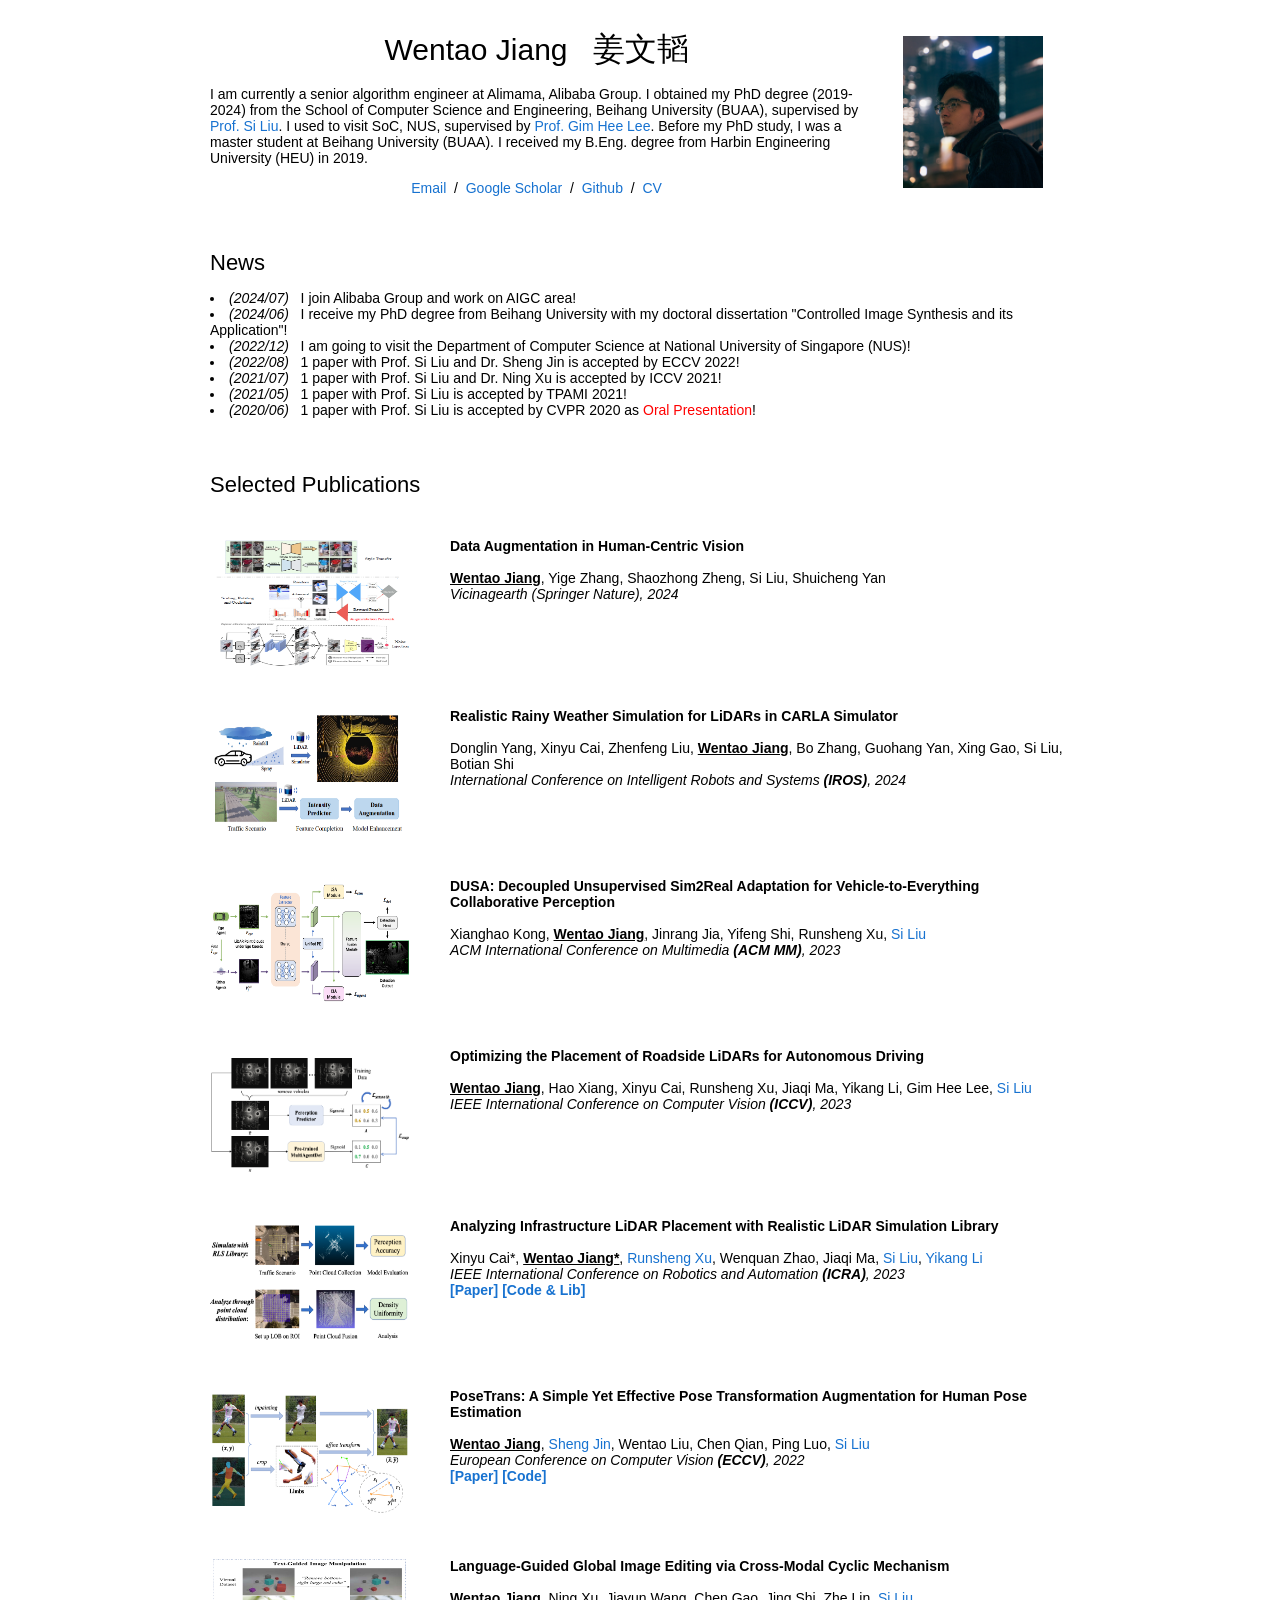
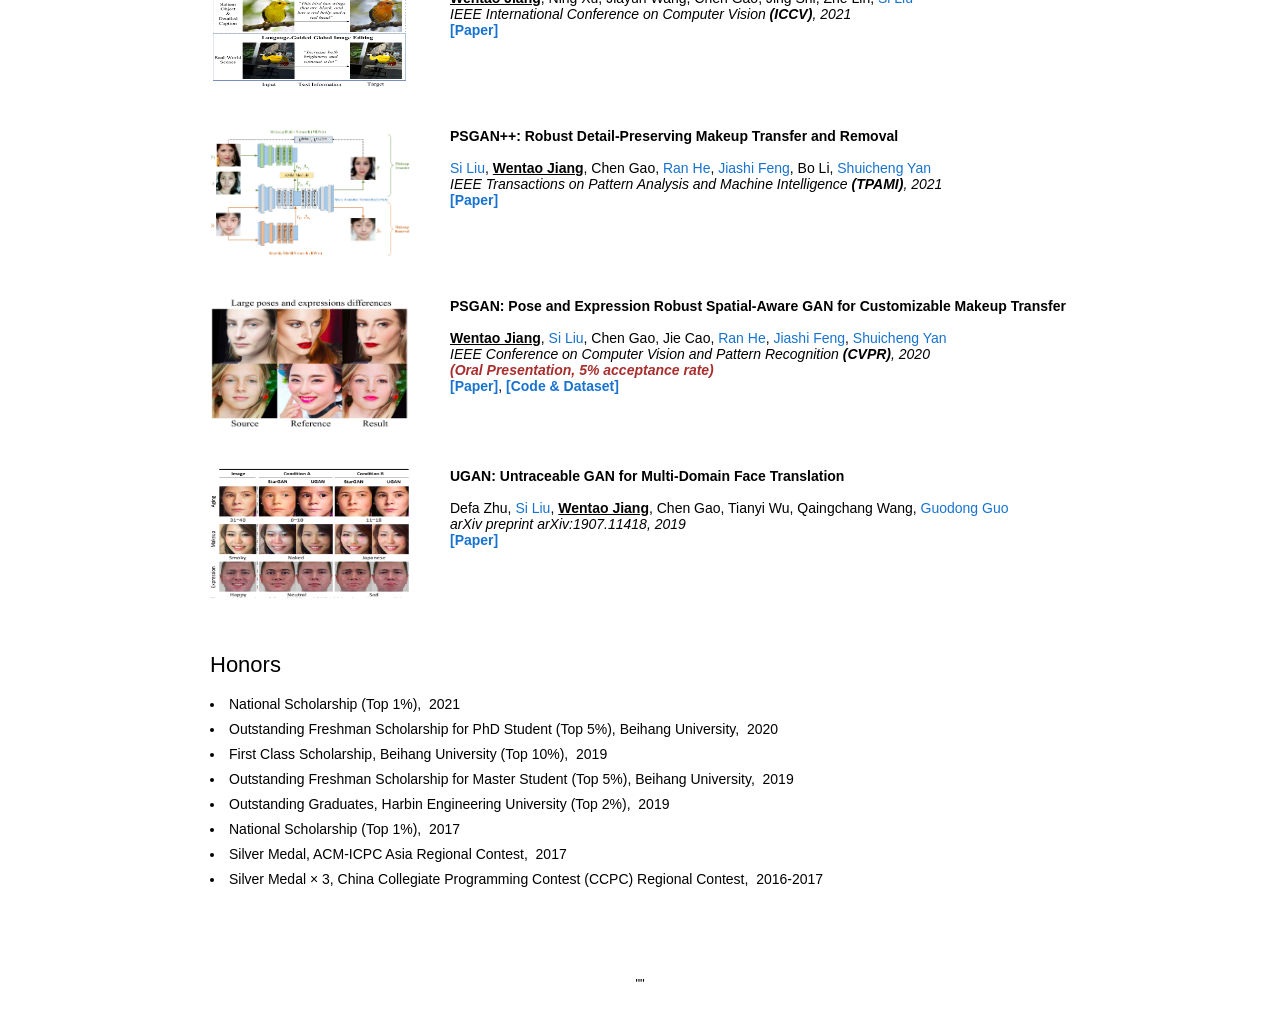
==== index.html @ e9bfb034 "Update index.html" ====
<!DOCTYPE HTML PUBLIC "-//W3C//DTD HTML 4.01 Transitional//EN">
<html>

<head>
  <meta name=viewport content=“width=800”>
  <meta http-equiv="Content-Type" content="text/html; charset=utf-8" />
  <meta name="generator" content="HTML Tidy for Linux/x86 (vers 11 February 2007), see www.w3.org">
  <style type="text/css">
    a {
      color: #1772d0;
      text-decoration: none;
    }

    a:focus,
    a:hover {
      color: #f09228;
      text-decoration: none;
    }

    body,
    td,
    th,
    tr,
    p,
    a {
      font-family: 'Lato', Verdana, Helvetica, sans-serif;
      font-size: 14px;
    }

    strong {
      font-family: 'Lato', Verdana, Helvetica, sans-serif;
      font-size: 14px;
    }

    strongsmall {
      font-family: 'Lato', Verdana, Helvetica, sans-serif;
      font-size: 13px;
      font-weight: 700
    }

    smalll {
      font-family: 'Lato', Verdana, Helvetica, sans-serif;
      font-size: 13px;
    }

    stronghuge {
      font-family: 'Lato', Verdana, Helvetica, sans-serif;
      font-size: 15px;
      font-weight: 700
    }

    huge {
      font-family: 'Lato', Verdana, Helvetica, sans-serif;
      font-size: 15px;
    }

    heading {
      font-family: 'Lato', Verdana, Helvetica, sans-serif;
      font-size: 22px;
    }

    papertitle {
      font-family: 'Lato', Verdana, Helvetica, sans-serif;
      font-size: 13px;
      font-weight: 700
    }

    name {
      font-family: 'Lato', Verdana, Helvetica, sans-serif;
      font-size: 30px;
    }

    .one {
      width: 160px;
      height: 160px;
      position: relative;
    }

    .two {
      width: 160px;
      height: 160px;
      position: absolute;
      transition: opacity .2s ease-in-out;
      -moz-transition: opacity .2s ease-in-out;
      -webkit-transition: opacity .2s ease-in-out;
    }

    .fade {
      transition: opacity .2s ease-in-out;
      -moz-transition: opacity .2s ease-in-out;
      -webkit-transition: opacity .2s ease-in-out;
    }

    span.highlight {
      background-color: #ffffd0;
    }
  </style>
  <link rel="icon" type="image/png" href="sjtu_icon.png">
  <title>Wentao Jiang, Beihang University (BUAA)</title>
  <meta http-equiv="Content-Type" content="text/html; charset=us-ascii">
  <link rel="shortcut icon" href="image/favicon.ico" />
  <link rel="bookmark" href="image/favicon.ico" />
  <meta name="google-site-verification" content="3Pi5gRNVZ_uFXQ1gBBx91DHgGFC32ASIPVvSeEiTqz8" />
  <!-- <link href='http://fonts.googleapis.com/css?family=Lato:400,700,400italic,700italic' rel='stylesheet' type='text/css'> -->
  <!-- <link rel="stylesheet" type="text/css" href="stylesheet.css"> -->
</head>

<body>
  <table width="900" border="0" align="center" cellspacing="0" cellpadding="0">
    <tr>
      <td>
        <table width="100%" align="center" border="0" cellspacing="0" cellpadding="20">
          <tr>
            <td width="67%" valign="middle">
              <p align="center">
                <name>Wentao Jiang &nbsp;&nbsp;<font face="KaiTi" size="6">姜文韬</font>
                </name>
              </p>
              <p> 
		     I am currently a senior algorithm engineer at Alimama, Alibaba Group. I obtained my PhD degree (2019-2024) from the School of Computer Science and Engineering, Beihang
                University (BUAA), supervised by <a href="https://scholar.google.com/citations?user=-QtVtNEAAAAJ">Prof. Si Liu</a>. I used to visit SoC, NUS, supervised by <a href="https://www.comp.nus.edu.sg/~leegh/">Prof. Gim Hee Lee</a>. Before my PhD study, I was a master student at Beihang University (BUAA). I received my B.Eng. degree from Harbin Engineering University (HEU) in 2019.

		      <!--                 <p>
                  <strong><font color="red">我正在积极寻找工业界工作（2024届校招），如果您在招聘且对我感兴趣，十分欢迎您的联系。</font></strong>
                  <br>
                  <font color="red">I am actively looking for a job in industry! Drop me an Email if you are recruiting!</font>
                </p> -->
		      
                <br>
                <p align=center>
                  <a href="mailto:wtjiang98@gmail.com">Email</a> &nbsp/&nbsp
                  <a href="https://scholar.google.com/citations?hl=en&user=fUKzRuD8RjAC">Google Scholar</a> &nbsp/&nbsp
                  <a href="https://github.com/wtjiang98">Github</a> &nbsp/&nbsp
                  <a href="images/WentaoJiang_CV.pdf">CV</a>
                </p>

            </td>
            <td width="20%">
              <img src="images/wb_small.jpg" width="140">
            </td>
          </tr>
        </table>

        

        <p></p>
        <p></p>
        <p></p>
        <table width="100%" align="center" border="0" cellspacing="0" cellpadding="20">
          <tr>
            <td width="100%" valign="middle">
              <heading>News</heading> &nbsp;
              <p>
                <!-- <li>
                  <em>(2023/07)</em> <strong><font color="red">&nbsp;&nbsp; 我正在积极寻找工业界工作（24届校招），如果您有招聘需求且对我感兴趣，十分欢迎您的联系。</font></strong>
                </li>
                <li> 
                  <em>(2023/07)</em> &nbsp; <font color="red">I am actively looking for jobs in the industry! Drop me an Email if you are recruiting!</font><br/>
                </li>
                <li></li> -->
                <li> 
                  <em>(2024/07)</em> &nbsp; I join Alibaba Group and work on AIGC area!<br/>
                </li>
		<li> 
                  <em>(2024/06)</em> &nbsp; I receive my PhD degree from Beihang University with my doctoral dissertation "Controlled Image Synthesis and its Application"! <br/>
                </li>
		<li> 
                  <em>(2022/12)</em> &nbsp; I am going to visit the Department of Computer Science at National University of Singapore (NUS)!<br/>
                </li>
                <li>
                  <em>(2022/08)</em> &nbsp; 1 paper with Prof. Si Liu and Dr. Sheng Jin is accepted
                  by ECCV 2022!<br/>
                </li>
                <li> 
                  <em>(2021/07)</em> &nbsp; 1 paper with Prof. Si Liu and Dr. Ning Xu is accepted
                  by ICCV 2021!<br/>
                </li>
                <li> 
                  <em>(2021/05)</em> &nbsp; 1 paper with Prof. Si Liu is accepted
                  by TPAMI 2021!<br/>
                </li>
                <li> 
                  <em>(2020/06)</em> &nbsp; 1 paper with Prof. Si Liu is accepted
                    by CVPR 2020 as <font color="red">Oral Presentation</font>!<br/>
                </li>
	  <!-- <li> <strongsmall>[2020/02]</strongsmall> &nbsp;&nbsp;<smalll>1 paper with Prof. Si Liu submitted to ICCV19.</smalll><br/> -->
          <!-- <li> <strongsmall>[2019/02/25]</strongsmall>&nbsp;&nbsp; <smalll>CVPR boardline reject. Better than AAAI. Revise it and try again! </smalll><br/>
          <li> <strongsmall>[2018/12/24]</strongsmall> &nbsp;&nbsp;<smalll>1 revised paper (from AAAI19) submitted to TNNLS. </smalll><br/>
          <li> <strongsmall>[2018/11/13]</strongsmall> &nbsp;&nbsp;<smalll>1 new paper submitted to CVPR19. </smalll><br/>
          <li> <strongsmall>[2018/11/01]</strongsmall> &nbsp;&nbsp;<smalll>My fisrt paper is regected by AAAI19 :(  Keep going! </smalll><br/>
          <li> <strongsmall>[2018/09/08]</strongsmall> &nbsp;&nbsp;<smalll>My fisrt paper submitted to AAAI19.</smalll><br/>  -->
         
              </p>
            </td>
          </tr>
        </table>

        <!-- <table width="100%" align="center" border="0" cellspacing="0" cellpadding="20">
          <tr>
            <td width="100%" valign="middle">
              <heading>Education</heading>
            </td>
          </tr>
        </table>

        <table width="100%" align="center" border="0" cellspacing="0" cellpadding="20">
          <tr>
            <td width="10%">
              <img src='image/uestc_icon.jpg' width="100">
            </td>

            <td width="75%" valign="middle">
              <p>
                <stronghuge>University of Electronic Science and Technology of China (UESTC), China</stronghuge><br />
                Final-year undergraduate in Electronic Information Engineering &nbsp;&nbsp;&nbsp;&nbsp; &bull; Sep. 2016
                - Present <br />
                GPA: <strong>92.98</strong>/100, &nbsp;&nbsp;Ranking: <strong>1/284</strong> (2018-2019) or
                <strong>1/415</strong> (first 2 years)<br />
                Advisors: Prof. <a href="https://interxuxing.github.io/">Xing Xu</a> and Prof. <a
                  href="http://cfm.uestc.edu.cn/~yangyang/">Yang Yang</a>. &nbsp;&nbsp; Collaborated with Prof. <a
                  href="https://www.tudelft.nl/ewi/over-de-faculteit/afdelingen/intelligent-systems/multimedia-computing/people/alan-hanjalic/">Alan
                  Hanjalic</a>
              </p>
            </td>
          </tr>


          <tr>
            <td width="10%">
              <img src='image/chiba_icon.png' width="105">
            </td>

            <td width="90%" valign="middle">
              <p>
                <stronghuge>Chiba University, Japan</stronghuge><br />
                Exchange Program &nbsp;&nbsp;&nbsp;&nbsp; &nbsp; &bull; Aug. 2017 <br />
                <a href="http://www.jst.go.jp/crcc/ssc/">Sakura Science Club Scholarship</a> awardee. Funded by Japan
                Science and Technology Agency <a href="http://www.jst.go.jp/EN/index.html">(JST)</a>.

              </p>
            </td>
          </tr>
        </table> -->

        <p></p>
        <p></p>
        <p></p>
        <p></p>
        <p></p>



        <p></p>
        <p></p>
        <p></p>
        <p></p>
        <p></p>

        <!-- <table width="100%" align="center" border="0" cellspacing="0" cellpadding="20">
          <tr>
            <td width="100%" valign="middle">
              <heading>Research Experience</heading>
            </td>
          </tr>
        </table> -->

        <!-- <table width="100%" align="center" border="0" cellspacing="0" cellpadding="20">
          <tr>
            <td width="10%">
              <a href="http://cfm.uestc.edu.cn/">
                <img src='image/cfm_icon4.png' width="100">
              </a>
            </td>

            <td width="80%" valign="middle">
              <p>
                <stronghuge>Center For Future Media, UESTC</stronghuge><br />
                <huge><em>Research Assistant</em></huge>&nbsp;&nbsp;&nbsp;&nbsp; &nbsp; &bull; Mar. 2018 - Present
                <br />
                Advisors: &nbsp; Prof. <a href="https://interxuxing.github.io/">Xing Xu</a> and Prof. <a
                  href="http://cfm.uestc.edu.cn/~yangyang/">Yang Yang</a>. &nbsp;&nbsp;Collaborated with Prof. <a
                  href="https://www.tudelft.nl/ewi/over-de-faculteit/afdelingen/intelligent-systems/multimedia-computing/people/alan-hanjalic/">Alan
                  Hanjalic</a><br />
                <li> Proposed several novel methods for cross-modal retrieval which achieves the state-of-the-art
                  performance on image-text matching.<br />
                <li> Comnined the GCN with Visual Question Generation Task and further boost the performance on an
                  unexplored challenging task zero-shot VQA. <br />
                <li> Complete 3 works and make the submission.
              </p>
            </td>
          </tr>


          <table width="100%" align="center" border="0" cellspacing="0" cellpadding="20">
            <tr>
              <td width="10%">
                <a href="https://mreallab.github.io/people.html">
                  <img src='image/mreal_icon.png' width="100">
                </a>
              </td>

              <td width="80%" valign="middle">
                <p>
                  <stronghuge>MReal Lab, NTU</stronghuge><br />
                  <huge><em>Research Assistant</em></huge>&nbsp;&nbsp;&nbsp;&nbsp; &nbsp; &bull; July. 2019 - Present
                  <br />
                  Advisors: &nbsp; Prof. <a href="https://www.ntu.edu.sg/home/hanwangzhang/">Hanwang Zhang </a>
                </p>
              </td>
            </tr> -->



        <p></p>
        <table width="100%" align="center" border="0" cellspacing="0" cellpadding="20">
          <tr>
            <td width="100%" valign="middle">
              <heading>Selected Publications</heading>
            </td>
          </tr>
        </table>

	
        <table width="100%" align="center" border="0" cellspacing="0" cellpadding="20">
          <tr onmouseout="aperture_stop()" onmouseover="aperture_start()">
            <td width="15%">
              <img src='images/augemantation_survey.png' width="200" height="130">
            </td>
            <td valign="top" width="75%">
              <strong>Data Augmentation in Human-Centric Vision</strong>
              
              <br><br>

              <strong><u>Wentao Jiang</u></strong>, Yige Zhang, Shaozhong Zheng, Si Liu, Shuicheng Yan
              <br>
 
              <em>
                Vicinagearth (Springer Nature), 2024
                <br>
                <em>
                  <!-- Minor Revision -->
                  <!-- <strong> -->
                    <!-- <font color="#a82e2e">(Oral Presentation, 5% acceptance rate)</font> -->
                  <!-- </strong> -->
                </em>
                  <!-- <br> -->
              </em>
                <!-- <br> -->
                <!-- <a href="https://openaccess.thecvf.com/content/ICCV2021/papers/Jiang_Language-Guided_Global_Image_Editing_via_Cross-Modal_Cyclic_Mechanism_ICCV_2021_paper.pdf"><strong>[Paper]</strong></a> -->
                <!-- <a  href="https://github.com/wtjiang98/PSGAN"><strong>[Code & Dataset]</strong></a> -->
                  <br>
              <!-- <em>Area: GANs, Fashion</em> -->
              <br>
              <p></p>

            </td>
          </tr>
        </table>

	
        <table width="100%" align="center" border="0" cellspacing="0" cellpadding="20">
          <tr onmouseout="aperture_stop()" onmouseover="aperture_start()">
            <td width="15%">
              <img src='images/iros2024.png' width="200" height="130">
            </td>
            <td valign="top" width="75%">
              <strong>Realistic Rainy Weather Simulation for LiDARs in CARLA Simulator</strong>
              
              <br><br>

              Donglin Yang, Xinyu Cai, Zhenfeng Liu, <strong><u>Wentao Jiang</u></strong>, Bo Zhang, Guohang Yan, Xing Gao, Si Liu, Botian Shi
              <br>
 
              <em>
                International Conference on Intelligent Robots and Systems <strong>(IROS)</strong>, 2024
                <br>
                <em>
                  <!-- Minor Revision -->
                  <!-- <strong> -->
                    <!-- <font color="#a82e2e">(Oral Presentation, 5% acceptance rate)</font> -->
                  <!-- </strong> -->
                </em>
                  <!-- <br> -->
              </em>
                <!-- <br> -->
                <!-- <a href="https://openaccess.thecvf.com/content/ICCV2021/papers/Jiang_Language-Guided_Global_Image_Editing_via_Cross-Modal_Cyclic_Mechanism_ICCV_2021_paper.pdf"><strong>[Paper]</strong></a> -->
                <!-- <a  href="https://github.com/wtjiang98/PSGAN"><strong>[Code & Dataset]</strong></a> -->
                  <br>
              <!-- <em>Area: GANs, Fashion</em> -->
              <br>
              <p></p>

            </td>
          </tr>
        </table>


        <table width="100%" align="center" border="0" cellspacing="0" cellpadding="20">
          <tr onmouseout="aperture_stop()" onmouseover="aperture_start()">
            <td width="15%">
              <img src='images/mm23.png' width="200" height="130">
            </td>
            <td valign="top" width="75%">
              <strong>DUSA: Decoupled Unsupervised Sim2Real Adaptation for Vehicle-to-Everything Collaborative Perception</strong>
              
              <br><br>

              Xianghao Kong, <strong><u>Wentao Jiang</u></strong>, Jinrang Jia, Yifeng Shi, Runsheng Xu,
              <a href="http://colalab.org/people">Si Liu</a>
              <br>
 
              <em>
                ACM International Conference on Multimedia <strong>(ACM MM)</strong>, 2023
                <br>
                <em>
                  <!-- Minor Revision -->
                  <!-- <strong> -->
                    <!-- <font color="#a82e2e">(Oral Presentation, 5% acceptance rate)</font> -->
                  <!-- </strong> -->
                </em>
                  <!-- <br> -->
              </em>
                <!-- <br> -->
                <!-- <a href="https://openaccess.thecvf.com/content/ICCV2021/papers/Jiang_Language-Guided_Global_Image_Editing_via_Cross-Modal_Cyclic_Mechanism_ICCV_2021_paper.pdf"><strong>[Paper]</strong></a> -->
                <!-- <a  href="https://github.com/wtjiang98/PSGAN"><strong>[Code & Dataset]</strong></a> -->
                  <br>
              <!-- <em>Area: GANs, Fashion</em> -->
              <br>
              <p></p>

            </td>
          </tr>
        </table>

        <!-- \pubItem{Xianghao Kong, \underline{Wentao Jiang}, Jinrang Jia, Yifeng Shi, Runsheng Xu, Si Liu, ``\textbf{DUSA: Decoupled Unsupervised Sim2Real Adaptation for Vehicle-to-Everything Collaborative Perception}'', \textit{ACM International Conference on Multimedia \textbf{(ACM MM)}} 2023 } -->


        <table width="100%" align="center" border="0" cellspacing="0" cellpadding="20">
          <tr onmouseout="aperture_stop()" onmouseover="aperture_start()">
            <td width="15%">
              <img src='images/rsuopt.png' width="200" height="130">
            </td>
            <td valign="top" width="75%">
              <strong>Optimizing the Placement of Roadside LiDARs for Autonomous Driving</strong>
              
              <br><br>
              <strong><u>Wentao Jiang</u></strong>,
              Hao Xiang, Xinyu Cai, Runsheng Xu, Jiaqi Ma, Yikang Li, Gim Hee Lee, <a href="http://colalab.org/people">Si Liu</a>
              <br>
 
              <em>
                IEEE International Conference on Computer Vision <strong>(ICCV)</strong>, 2023
                <br>
                <em>
                  <!-- Minor Revision -->
                  <!-- <strong> -->
                    <!-- <font color="#a82e2e">(Oral Presentation, 5% acceptance rate)</font> -->
                  <!-- </strong> -->
                </em>
                  <!-- <br> -->
              </em>
                <!-- <br> -->
                <!-- <a href="https://openaccess.thecvf.com/content/ICCV2021/papers/Jiang_Language-Guided_Global_Image_Editing_via_Cross-Modal_Cyclic_Mechanism_ICCV_2021_paper.pdf"><strong>[Paper]</strong></a> -->
                <!-- <a  href="https://github.com/wtjiang98/PSGAN"><strong>[Code & Dataset]</strong></a> -->
                  <br>
              <!-- <em>Area: GANs, Fashion</em> -->
              <br>
              <p></p>

            </td>
          </tr>
        </table>

        <table width="100%" align="center" border="0" cellspacing="0" cellpadding="20">
          <tr onmouseout="aperture_stop()" onmouseover="aperture_start()">
            <td width="15%">
              <img src='images/rsu.png' width="200" height="130">
            </td>
            <td valign="top" width="75%">
              <strong>Analyzing Infrastructure LiDAR Placement with Realistic LiDAR Simulation Library</strong>
              
              <br><br>
              Xinyu Cai*,
              <strong><u>Wentao Jiang*</u></strong>,
              <a href="https://derrickxunu.github.io/">Runsheng Xu</a>,
              Wenquan Zhao,
              Jiaqi Ma,
              <a href="http://colalab.org/people">Si Liu</a>,
              <a href="https://liyikang.top/">Yikang Li</a>
              <br>
              <em>
                IEEE International Conference on Robotics and Automation <strong>(ICRA)</strong>, 2023
                <br>
                <em>
                  <!-- Minor Revision -->
                  <!-- <strong> -->
                    <!-- <font color="#a82e2e">(Oral Presentation, 5% acceptance rate)</font> -->
                  <!-- </strong> -->
                </em>
                  <!-- <br> -->
              </em>
                <!-- <br> -->
                <a href="https://arxiv.org/pdf/2211.15975"><strong>[Paper]</strong></a>
                <a  href="https://github.com/PJLab-ADG/LiDARSimLib-and-Placement-Evaluation"><strong>[Code & Lib]</strong></a>
                  <br>
              <br>
              <p></p>

            </td>
          </tr>
        </table>

        <table width="100%" align="center" border="0" cellspacing="0" cellpadding="20">
          <tr onmouseout="aperture_stop()" onmouseover="aperture_start()">
            <td width="15%">
              <img src='images/posetrans.png' width="200" height="130">
            </td>
            <td valign="top" width="75%">
              <strong>PoseTrans: A Simple Yet Effective Pose Transformation Augmentation for Human Pose Estimation</strong>
              
              <br><br>
              <strong><u>Wentao Jiang</u></strong>,
              <a href="https://jin-s13.github.io/">Sheng Jin</a>,
              Wentao Liu,
              Chen Qian,
              Ping Luo,
              <a href="http://colalab.org/people">Si Liu</a>
              <br>
 
              <em>
                European Conference on Computer Vision <strong>(ECCV)</strong>, 2022
                <br>
                <em>
                  <!-- Minor Revision -->
                  <!-- <strong> -->
                    <!-- <font color="#a82e2e">(Oral Presentation, 5% acceptance rate)</font> -->
                  <!-- </strong> -->
                </em>
                  <!-- <br> -->
              </em>
                <!-- <br> -->
                <a href="https://arxiv.org/pdf/2208.07755"><strong>[Paper]</strong></a>
                <a  href="https://github.com/wtjiang98/PoseTrans"><strong>[Code]</strong></a>
                  <br>
              <!-- <em>Area: GANs, Fashion</em> -->
              <br>
              <p></p>

            </td>
          </tr>
        </table>

        <table width="100%" align="center" border="0" cellspacing="0" cellpadding="20">
          <tr onmouseout="aperture_stop()" onmouseover="aperture_start()">
            <td width="15%">
              <img src='images/LGIE.png' width="200" height="130">
            </td>
            <td valign="top" width="75%">
              <strong>Language-Guided Global Image Editing via Cross-Modal Cyclic Mechanism</strong>
              
              <br><br>
              <strong><u>Wentao Jiang</u></strong>,
              Ning Xu,
              Jiayun Wang,
              Chen Gao,
              Jing Shi,
              Zhe Lin,
              <a href="http://colalab.org/people">Si Liu</a>
              <br>
 
              <em>
                IEEE International Conference on Computer Vision <strong>(ICCV)</strong>, 2021
                <br>
                <em>
                  <!-- Minor Revision -->
                  <!-- <strong> -->
                    <!-- <font color="#a82e2e">(Oral Presentation, 5% acceptance rate)</font> -->
                  <!-- </strong> -->
                </em>
                  <!-- <br> -->
              </em>
                <!-- <br> -->
                <a href="https://openaccess.thecvf.com/content/ICCV2021/papers/Jiang_Language-Guided_Global_Image_Editing_via_Cross-Modal_Cyclic_Mechanism_ICCV_2021_paper.pdf"><strong>[Paper]</strong></a>
                <!-- <a  href="https://github.com/wtjiang98/PSGAN"><strong>[Code & Dataset]</strong></a> -->
                  <br>
              <!-- <em>Area: GANs, Fashion</em> -->
              <br>
              <p></p>

            </td>
          </tr>
        </table>

        <table width="100%" align="center" border="0" cellspacing="0" cellpadding="20">
          <tr onmouseout="aperture_stop()" onmouseover="aperture_start()">
            <td width="15%">
              <img src='images/psgan++.png' width="200" height="130">
            </td>
            <td valign="top" width="75%">
              <strong>PSGAN++: Robust Detail-Preserving Makeup Transfer and Removal</strong>
              
              <br><br>
              <a href="http://colalab.org/people">Si Liu</a>,
              <strong><u>Wentao Jiang</u></strong>,
              Chen Gao,
              <a href="http://people.ucas.ac.cn/~0019861?language=en">Ran He</a>,
              <a href="https://sites.google.com/site/jshfeng/">Jiashi Feng</a>,
              Bo Li,
              <a href="https://www.ece.nus.edu.sg/stfpage/eleyans/">Shuicheng Yan</a>
              <br>
 
              <em>
                IEEE Transactions on Pattern Analysis and Machine Intelligence <strong>(TPAMI)</strong>, 2021
                <br>
                <em>
                  <!-- Minor Revision -->
                  <!-- <strong> -->
                    <!-- <font color="#a82e2e">(Oral Presentation, 5% acceptance rate)</font> -->
                  <!-- </strong> -->
                </em>
                  <!-- <br> -->
              </em>
                <!-- <br> -->
                <a href="https://arxiv.org/abs/2105.12324"><strong>[Paper]</strong></a>
                <!-- <a  href="https://github.com/wtjiang98/PSGAN"><strong>[Code & Dataset]</strong></a> -->
                  <br>
              <!-- <em>Area: GANs, Fashion</em> -->
              <br>
              <p></p>
              <!-- <p>In this paper, we propose a novel framework for image-text matching that achieves remarkable
                matching performance with acceptable model complexity and much less time consuming.
              </p> -->
            </td>
          </tr>
        </table>

        <table width="100%" align="center" border="0" cellspacing="0" cellpadding="20">
          <tr onmouseout="aperture_stop()" onmouseover="aperture_start()">
            <td width="15%">
              <img src='images/psgan.jpg' width="200" height="130">
            </td>
            <td valign="top" width="75%">
              <strong>PSGAN: Pose and Expression Robust Spatial-Aware GAN for Customizable Makeup Transfer</strong>
              
              <br><br>
              <strong><u>Wentao Jiang</u></strong>,
              <a href="http://colalab.org/people">Si Liu</a>,
              Chen Gao,
              Jie Cao,
              <a href="http://people.ucas.ac.cn/~0019861?language=en">Ran He</a>,
              <a href="https://sites.google.com/site/jshfeng/">Jiashi Feng</a>,
              <a href="https://www.ece.nus.edu.sg/stfpage/eleyans/">Shuicheng Yan</a>
              <br>
 
              <em>
                IEEE Conference on Computer Vision and Pattern Recognition <strong>(CVPR)</strong>, 2020
                <br>
                <em>
                  <strong>
                    <font color="#a82e2e">(Oral Presentation, 5% acceptance rate)</font>
                  </strong></em>
                  <br>
              </em>
                <!-- <br> -->
                <a href="https://arxiv.org/abs/1909.06956"><strong>[Paper]</strong></a>, <a
                  href="https://github.com/wtjiang98/PSGAN"><strong>[Code & Dataset]</strong></a>
                  <br>
              <!-- <em>Area: GANs, Fashion</em> -->
              <br>
              <p></p>
              <!-- <p>In this paper, we propose a novel framework for image-text matching that achieves remarkable
                matching performance with acceptable model complexity and much less time consuming.
              </p> -->
            </td>
          </tr>
        </table>




        <table width="100%" align="center" border="0" cellspacing="0" cellpadding="20">
          <tr onmouseout="aperture_stop()" onmouseover="aperture_start()">
            <td width="15%">
              <img src='images/ugan.jpg' width="200" height="130">
            </td>
            <td valign="top" width="75%">
              <strong>UGAN: Untraceable GAN for Multi-Domain Face Translation</strong>
              
              <br><br>
              Defa Zhu,
              <a href="http://colalab.org/people">Si Liu</a>,
              <strong><u>Wentao Jiang</u></strong>,
              Chen Gao,
              Tianyi Wu,
              Qaingchang Wang,
              <a href="http://pages.cs.wisc.edu/~gdguo/">Guodong Guo</a>
              <br>
 
              <em>
                arXiv preprint arXiv:1907.11418, 2019
                <br>
              </em>
                <!-- <br> -->
                <a href="https://arxiv.org/abs/1907.11418"><strong>[Paper]</strong></a>
                <!-- , <a
                  href="https://github.com/Wangt-CN/MTFN-RR-PyTorch-Code"><strong>[Code]</strong></a> -->
                  
                  <br>

               <em>
                <!--<strong>
                  <font color="#a82e2e">(Oral Presentation, 4.96% acceptance rate)</font>
                </strong></em> <br> -->

              <!-- <em>Area: GANs</em> -->
              <br>
              <p></p>
              <!-- <p>In this paper, we propose a novel framework for image-text matching that achieves remarkable
                matching performance with acceptable model complexity and much less time consuming.
              </p> -->
            </td>
          </tr>
        </table>


        <!-- <table width="100%" align="center" border="0" cellspacing="0" cellpadding="20">

          <tr onmouseout="aperture_stop()" onmouseover="aperture_start()">
            <td width="15%">
              <img src='image/CASC1.png' width="200" height="130">
            </td>
            <td valign="top" width="75%">


              <papertitle>Cross-stream Selective Networks for Action Recognition</papertitle>

              <br>


              <a href="https://interxuxing.github.io/">Xing Xu*</a>,
              <strong>Tan Wang*</strong>,
              <a href="http://cfm.uestc.edu.cn/~yangyang/">Yang Yang</a>,
              Lin Zuo,
              <a href="http://cfm.uestc.edu.cn/~fshen/">Fumin Shen</a>,
              <a href="http://cfm.uestc.edu.cn/~shenht/">Heng Tao Shen</a> <br>
              <em>IEEE Transactions on Neural Networks and learning systems, <strong>TNNLS 2020</strong> </em> <br>
              <em>Area: Visual and Language, Image-text matching</em> <br>
              <p></p>
              <p>In this paper, we propose a novel hybrid matching approach named Cross-modal Attention with
                Semantic Consistence (CASC) for image-text matching, which is a joint framework that performs
                cross-modal attention for local alignment and multi-label prediction for global semantic
                consistence.</p>
            </td>
          </tr>
        </table> -->




        <!-- <table width="100%" align="center" border="0" cellspacing="0" cellpadding="20">
          <tr onmouseout="aperture_stop()" onmouseover="aperture_start()">
            <td width="15%">
              <img src='image/radial-gcn.png' width="200" height="130">
            </td>
            <td valign="top" width="75%">
              <strong>Tan Wang</strong>,
              <a href="https://interxuxing.github.io/">Xing Xu</a>,
              <a href="http://cfm.uestc.edu.cn/~yangyang/">Yang Yang</a>,
              <a
                href="https://www.tudelft.nl/ewi/over-de-faculteit/afdelingen/intelligent-systems/multimedia-computing/people/alan-hanjalic/">Alan
                Hanjalic</a>,
              <a href="http://cfm.uestc.edu.cn/~shenht/">Heng Tao Shen</a> <br>
              <em>Under Review</em>, 2019 <br>
              <em>Area: Visual and Language, Visual Question Generation</em> <br>
              <p></p>
              <p>We propose an innovative answer-centric approach
                to focus on the relevant image regions
                only to reduce the complexity on VQG task.</p>
            </td>
          </tr>
        </table> -->

        <p></p>
        <p></p>
        <p></p>
        <p></p>

        <table width="100%" align="center" border="0" cellspacing="0" cellpadding="20">
          <tr>
            <td width="100%" valign="middle">
              <heading>Honors</heading>
              <div style="line-height:25px">
                <p>
                  <li>
                    National Scholarship (Top 1%),&nbsp; 2021<br />
                  <li>
                    Outstanding Freshman Scholarship for PhD Student (Top 5%), Beihang University,&nbsp; 2020<br />
                  <li>
                    First Class Scholarship, Beihang University (Top 10%),&nbsp; 2019<br />
                  <li>
                    Outstanding Freshman Scholarship for Master Student (Top 5%), Beihang University,&nbsp; 2019<br />
                  <!-- <li>
                    Merit Student, Heilongjiang Province (Top 1%),&nbsp;
                    2019<br /> -->
                  <li>
                    Outstanding Graduates, Harbin Engineering University (Top 2%),&nbsp;
                    2019<br />
                  <li>
                    National Scholarship (Top 1%),&nbsp; 2017<br />
                  <li>
                    Silver Medal, ACM-ICPC Asia Regional Contest,&nbsp; 2017<br />
                  <li>
                    Silver Medal &times; 3, China Collegiate Programming Contest (CCPC) Regional Contest,&nbsp;
                    2016-2017<br />

                  <!-- <li>
                    Silver Medal, China Collegiate Programming Contest (CCPC) Regional Contest (Harbin Site),&nbsp;
                    2017<br />

                  <li>
                    Silver Medal, China Collegiate Programming Contest (CCPC) Regional Contest (Hangzhou Site),&nbsp;
                    2016<br /> -->
                  <!-- <li>
                    First Class Scholarship &times; 6, Harbin Engineering University (Top 5%),&nbsp; 2015-2018<br /> -->
                </p>
              </div>
            </td>
          </tr>
        </table>

        <!-- <table width="100%" align="center" border="0" cellspacing="0" cellpadding="20">
          <tr>
            <td width="100%" valign="middle">
              <heading>Misc</heading>
              <p>
                I am recruiting a girlfriend now. Please do not hesitate to drop me an email if you are interested.
              </p>
            </td>
          </tr>
        </table> -->

          <p></p>
          <p></p>
          <!-- <script type="text/javascript" id="clustrmaps"
                src="//cdn.clustrmaps.com/map_v2.js?cl=ffffff&w=250&t=tt&d=85Rlf3OqLYVhTE6hGEcHnAsDJl6O0EsUp326ZMpLzCI"></script> -->

          <table width="100%" align="center" border="0" cellspacing="0" cellpadding="20">
            <tbody>
              <tr>
                <td>
                  <br>
                  <p align="middle">
                    <font size="2">
                      ""  <br />
            </tbody>
          </table>


          <!--  <script type="text/javascript">
      var gaJsHost = (("https:" == document.location.protocol) ? "https://ssl." : "http://www.");
          document.write(unescape("%3Cscript src='" + gaJsHost + "google-analytics.com/ga.js' type='text/javascript'%3E%3C/script%3E"));

      </script> <script type="text/javascript">
      try {
          var pageTracker = _gat._getTracker("UA-7580334-1");
          pageTracker._trackPageview();
          } catch(err) {}
      </script>
    </td>
    </tr>
  </table>
  <script type="text/javascript" src="//rf.revolvermaps.com/0/0/9.js?i=5m6xs1j09rt&amp;t=bpan" async="async"></script> -->
</body>

</html>
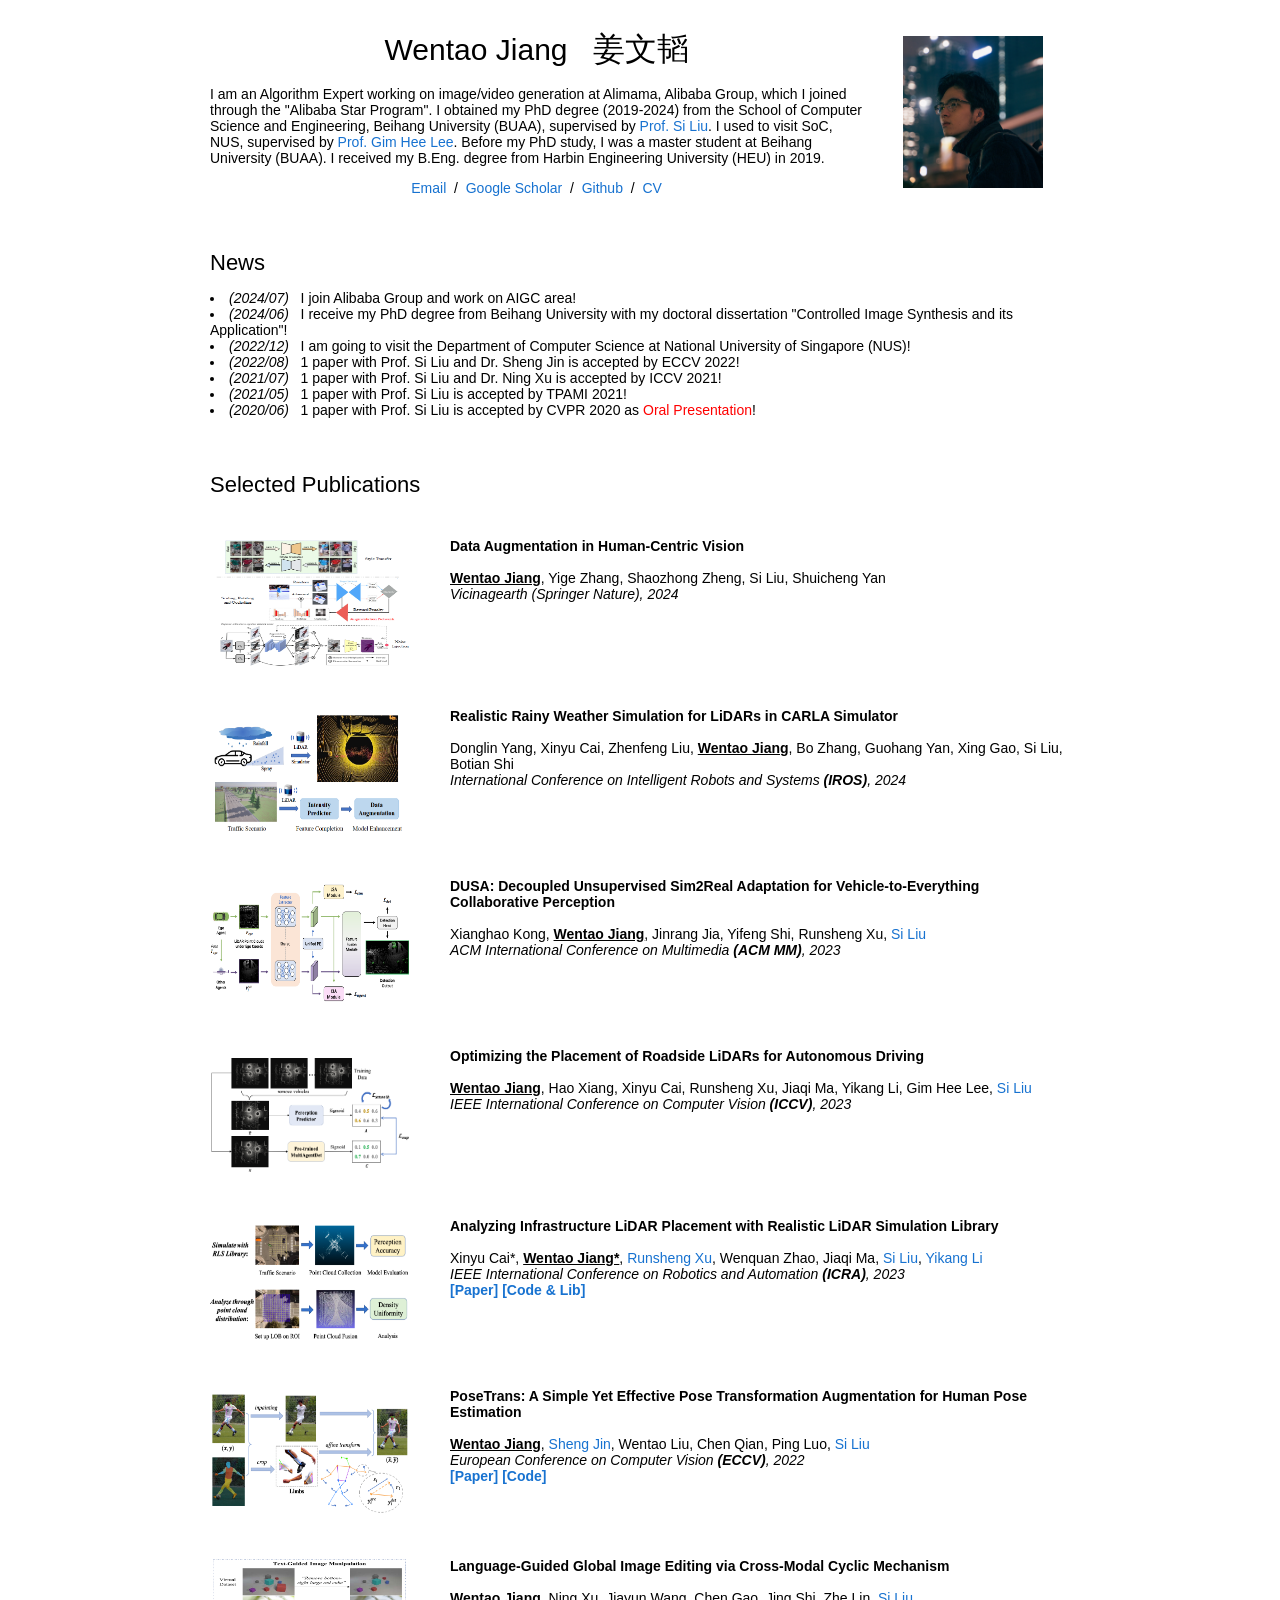
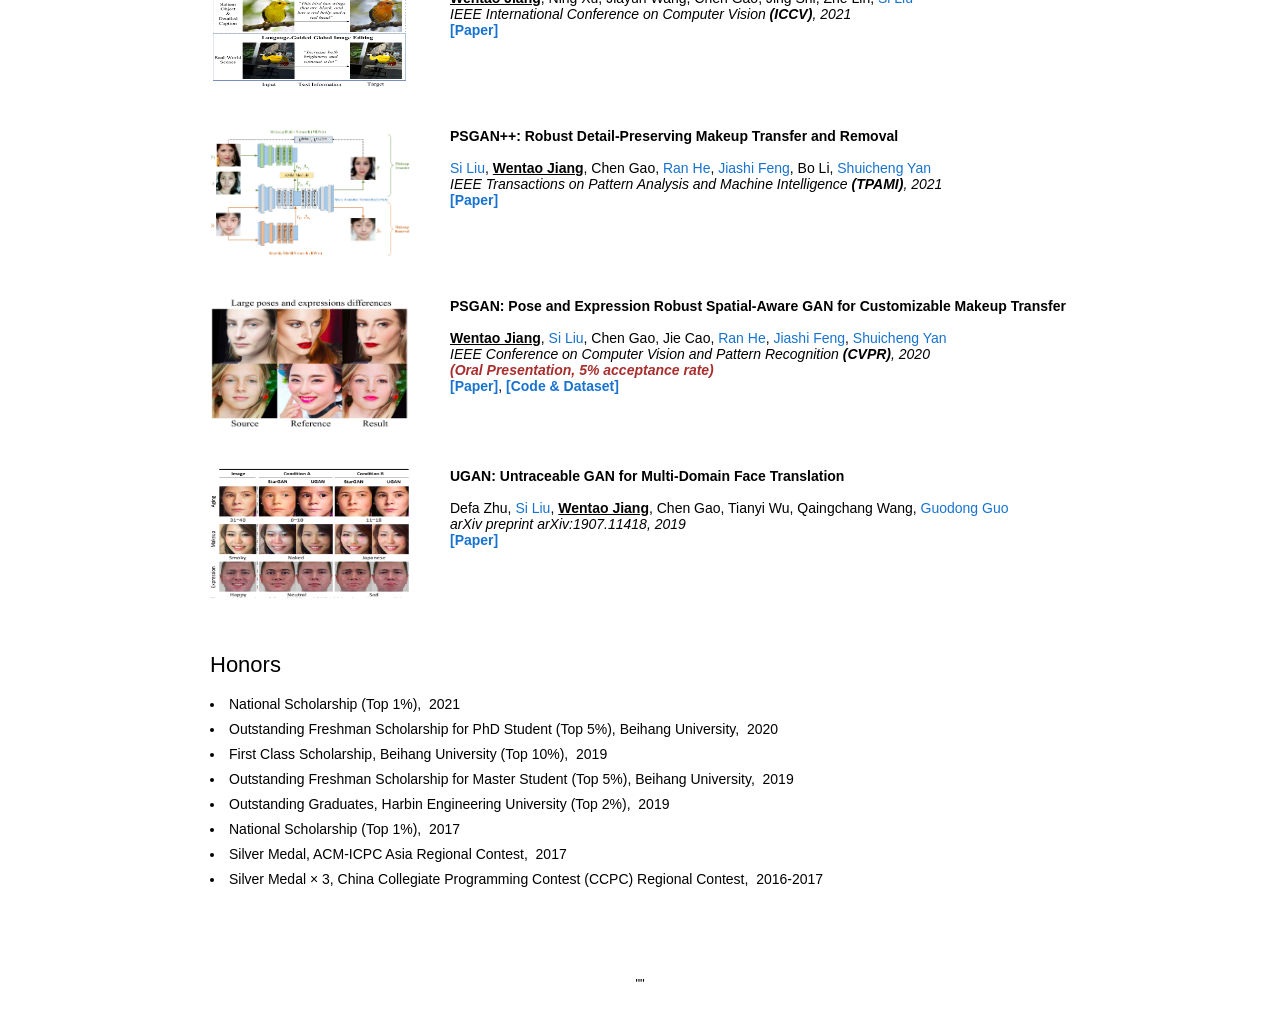
==== commit f8b1cb50: "Update" ====
--- a/index.html
+++ b/index.html
@@ -117,7 +117,7 @@
                 </name>
               </p>
               <p> 
-		     I am currently a senior algorithm engineer at Alimama, Alibaba Group. I obtained my PhD degree (2019-2024) from the School of Computer Science and Engineering, Beihang
+		     I am an Algorithm Expert working on image/video generation at Alimama, Alibaba Group, which I joined through the "Alibaba Star Program". I obtained my PhD degree (2019-2024) from the School of Computer Science and Engineering, Beihang
                 University (BUAA), supervised by <a href="https://scholar.google.com/citations?user=-QtVtNEAAAAJ">Prof. Si Liu</a>. I used to visit SoC, NUS, supervised by <a href="https://www.comp.nus.edu.sg/~leegh/">Prof. Gim Hee Lee</a>. Before my PhD study, I was a master student at Beihang University (BUAA). I received my B.Eng. degree from Harbin Engineering University (HEU) in 2019.
 
 		      <!--                 <p>
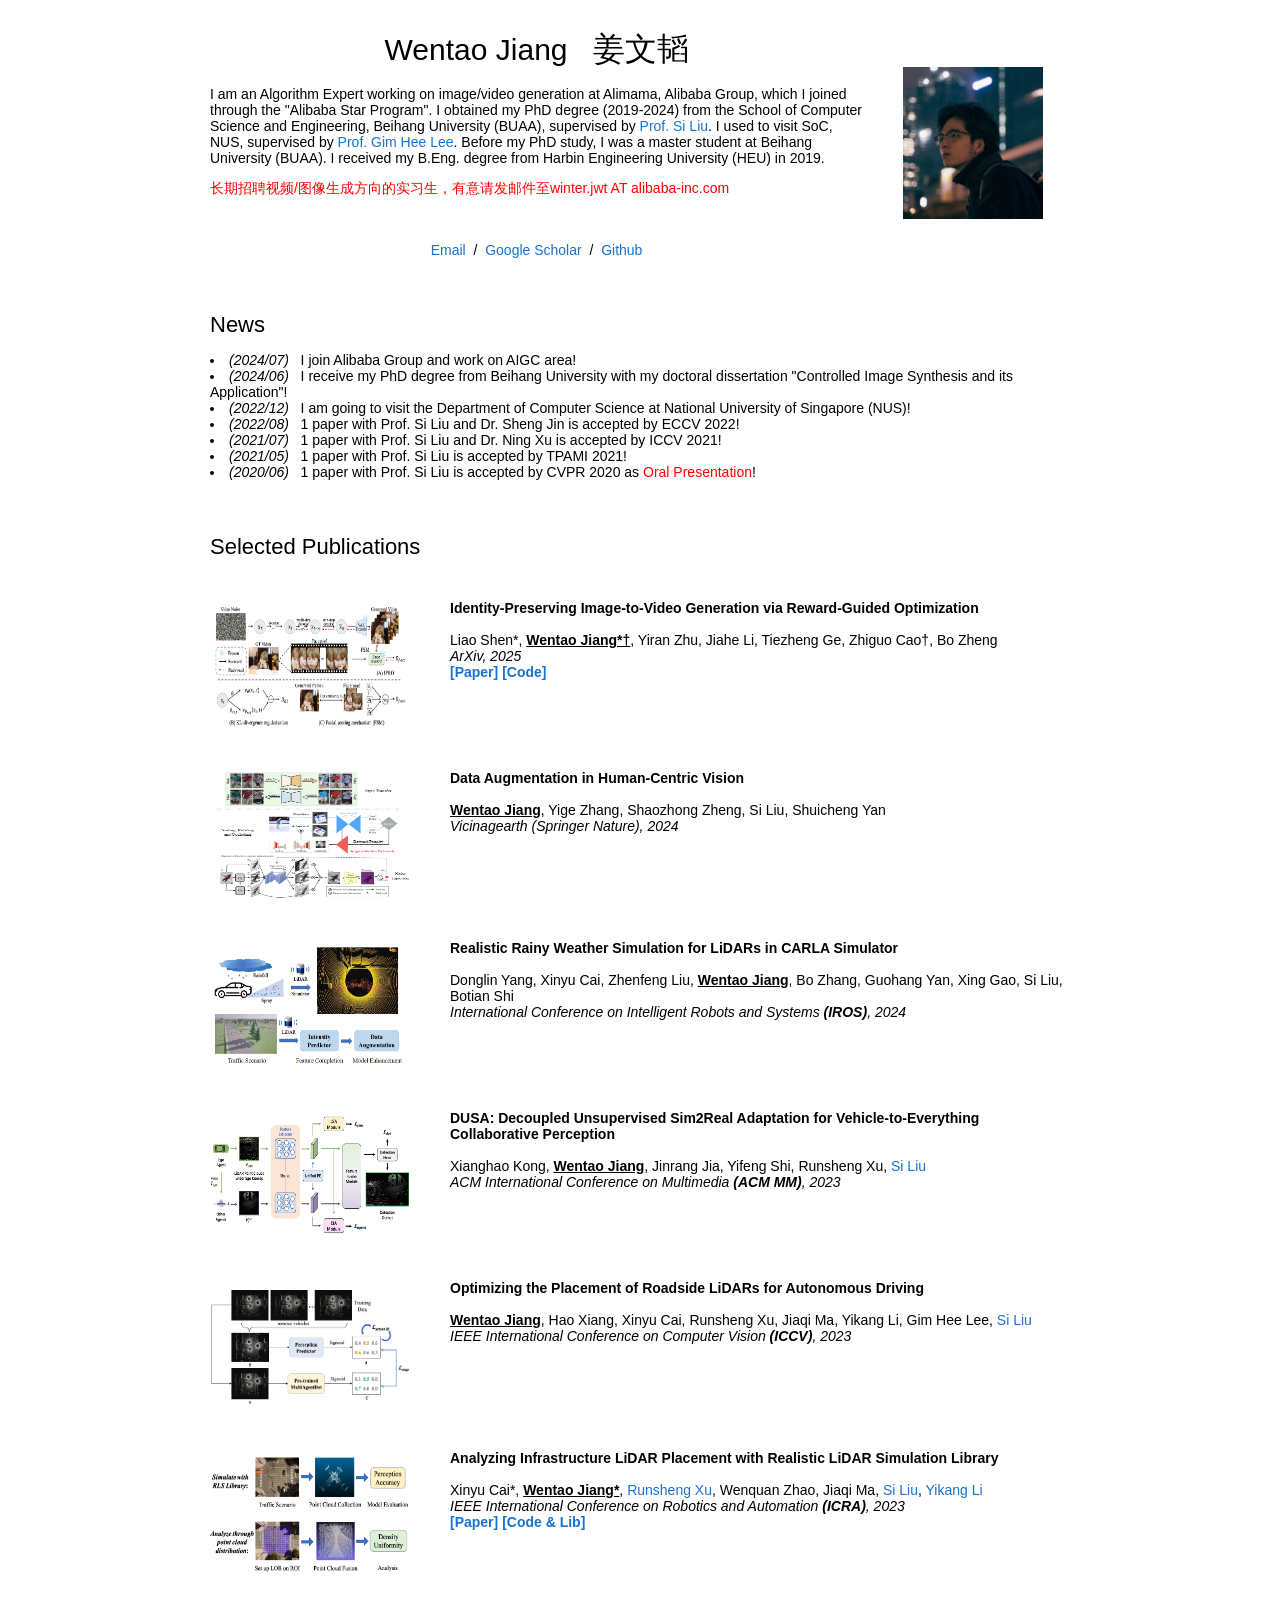
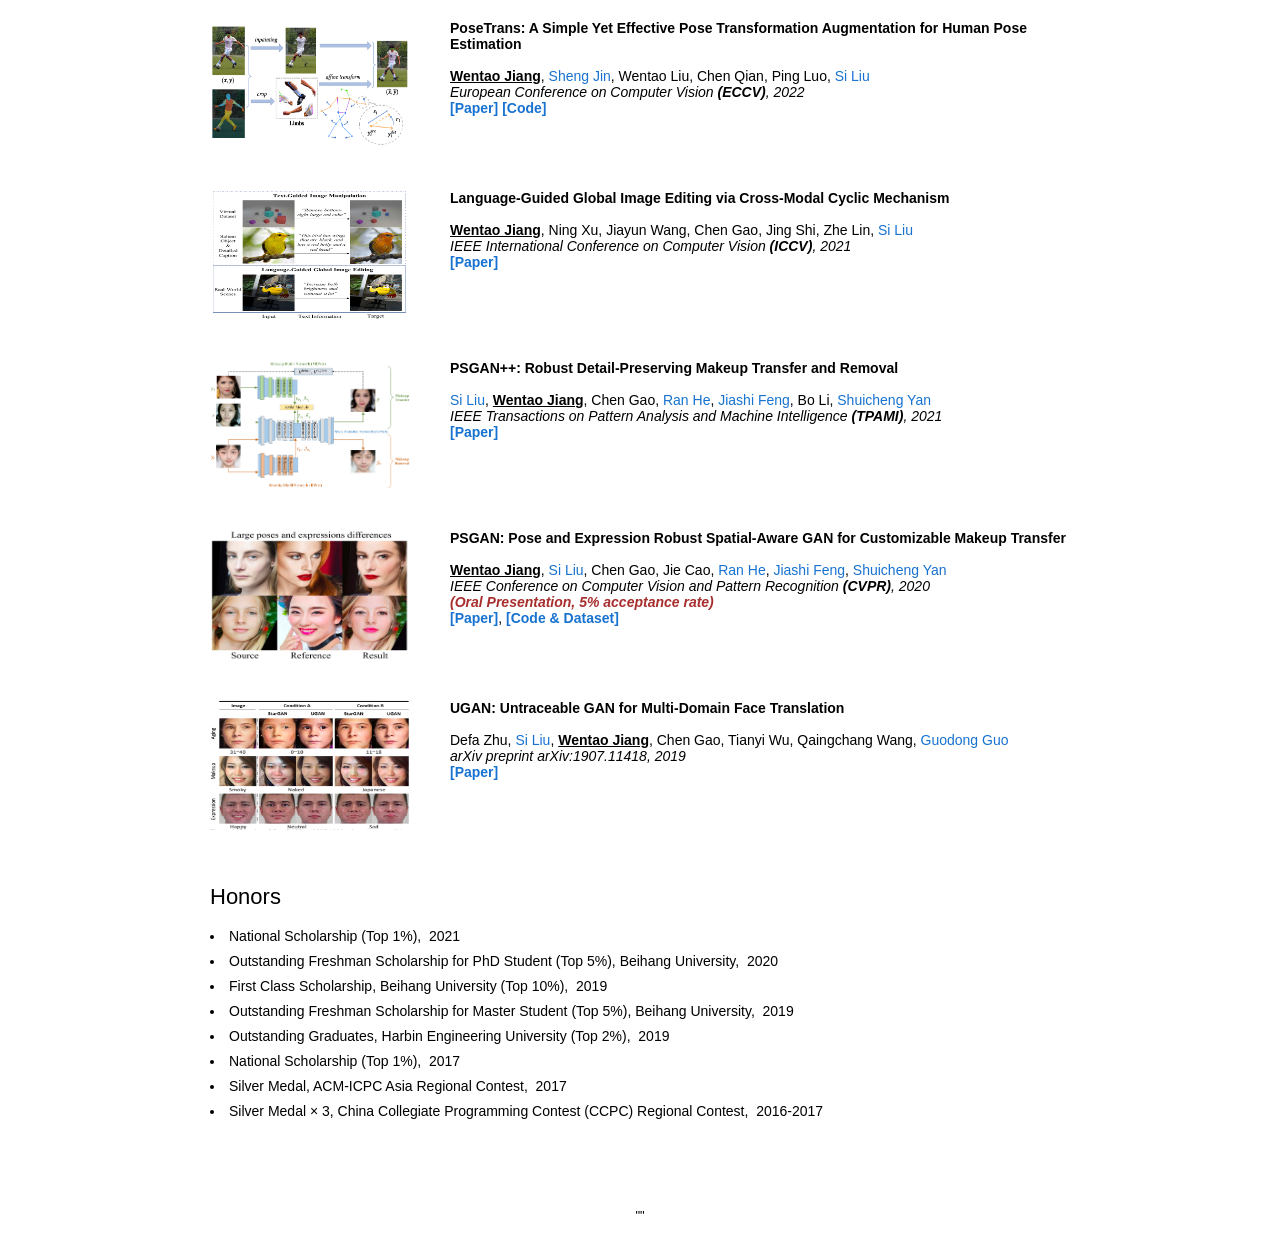
==== commit ec00939b: "add ipro" ====
--- a/index.html
+++ b/index.html
@@ -120,18 +120,19 @@
 		     I am an Algorithm Expert working on image/video generation at Alimama, Alibaba Group, which I joined through the "Alibaba Star Program". I obtained my PhD degree (2019-2024) from the School of Computer Science and Engineering, Beihang
                 University (BUAA), supervised by <a href="https://scholar.google.com/citations?user=-QtVtNEAAAAJ">Prof. Si Liu</a>. I used to visit SoC, NUS, supervised by <a href="https://www.comp.nus.edu.sg/~leegh/">Prof. Gim Hee Lee</a>. Before my PhD study, I was a master student at Beihang University (BUAA). I received my B.Eng. degree from Harbin Engineering University (HEU) in 2019.
 
-		      <!--                 <p>
-                  <strong><font color="red">我正在积极寻找工业界工作（2024届校招），如果您在招聘且对我感兴趣，十分欢迎您的联系。</font></strong>
-                  <br>
-                  <font color="red">I am actively looking for a job in industry! Drop me an Email if you are recruiting!</font>
-                </p> -->
+		            <p>
+                  <font color="red">长期招聘视频/图像生成方向的实习生，有意请发邮件至winter.jwt AT alibaba-inc.com</font>
+                  <!-- <br> -->
+                  <!-- <font color="red">Always looking for research interns on video/image generation, feel free to send an email to winter.jwt AT alibaba-inc.com.</font> -->
+                </p>
 		      
                 <br>
                 <p align=center>
                   <a href="mailto:wtjiang98@gmail.com">Email</a> &nbsp/&nbsp
                   <a href="https://scholar.google.com/citations?hl=en&user=fUKzRuD8RjAC">Google Scholar</a> &nbsp/&nbsp
-                  <a href="https://github.com/wtjiang98">Github</a> &nbsp/&nbsp
-                  <a href="images/WentaoJiang_CV.pdf">CV</a>
+                  <a href="https://github.com/wtjiang98">Github</a> 
+                  <!-- &nbsp/&nbsp -->
+                  <!-- <a href="images/WentaoJiang_CV.pdf">CV</a> -->
                 </p>
 
             </td>
@@ -320,7 +321,42 @@
           </tr>
         </table>
 
-	
+        
+        <table width="100%" align="center" border="0" cellspacing="0" cellpadding="20">
+          <tr onmouseout="aperture_stop()" onmouseover="aperture_start()">
+            <td width="15%">
+              <img src='images/IPRO.png' width="200" height="130">
+            </td>
+            <td valign="top" width="75%">
+              <strong>Identity-Preserving Image-to-Video Generation via Reward-Guided Optimization</strong>
+              
+              <br><br>
+              Liao Shen*, <strong><u>Wentao Jiang*†</u></strong>, Yiran Zhu, Jiahe Li, Tiezheng Ge, Zhiguo Cao†, Bo Zheng
+              <br>
+ 
+              <em>
+                ArXiv, 2025
+                <br>
+                <em>
+                  <!-- Minor Revision -->
+                  <!-- <strong> -->
+                    <!-- <font color="#a82e2e">(Oral Presentation, 5% acceptance rate)</font> -->
+                  <!-- </strong> -->
+                </em>
+                  <!-- <br> -->
+              </em>
+                <!-- <br> -->
+                <a href="https://arxiv.org/pdf/2510.14255"><strong>[Paper]</strong></a>
+                <a  href="https://alibaba.github.io/ROLL/docs/User%20Guides/Algorithms/Reward_FL"><strong>[Code]</strong></a>
+                  <br>
+              <!-- <em>Area: GANs, Fashion</em> -->
+              <br>
+              <p></p>
+
+            </td>
+          </tr>
+        </table>
+
         <table width="100%" align="center" border="0" cellspacing="0" cellpadding="20">
           <tr onmouseout="aperture_stop()" onmouseover="aperture_start()">
             <td width="15%">
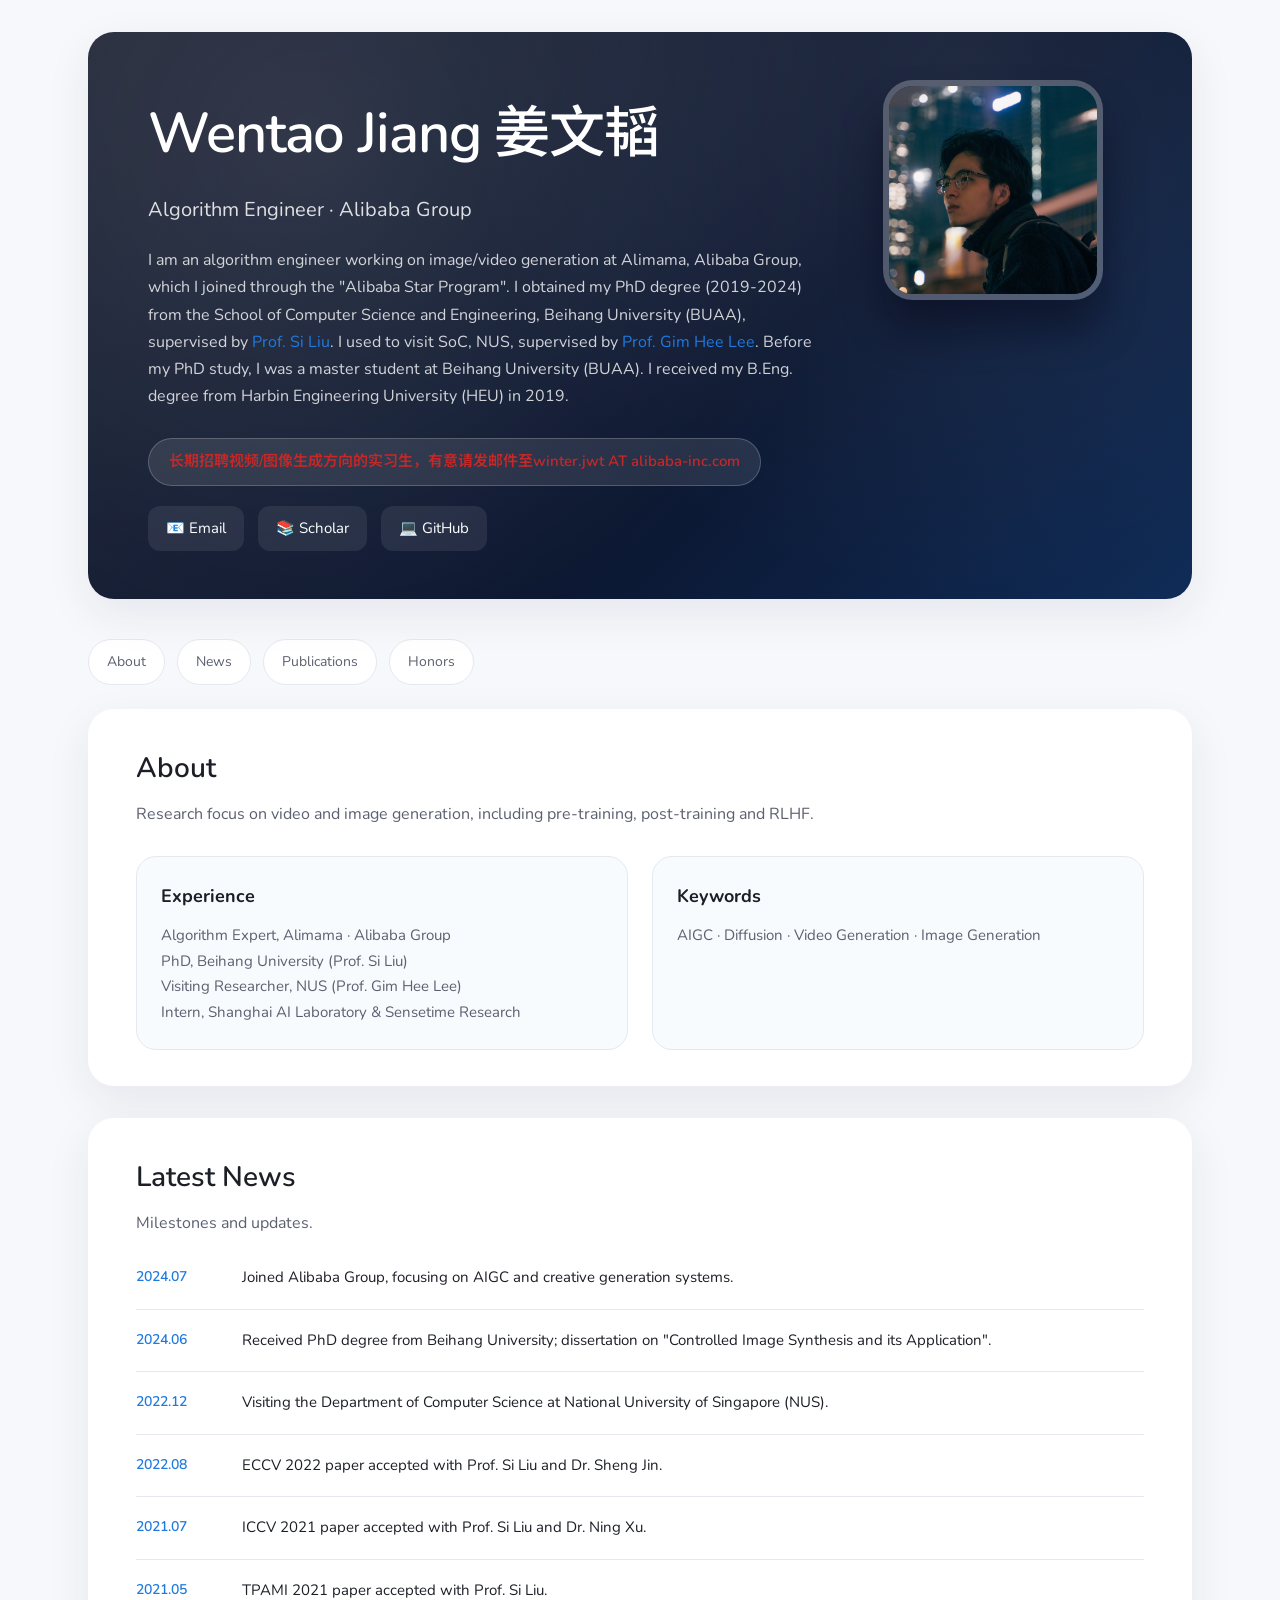
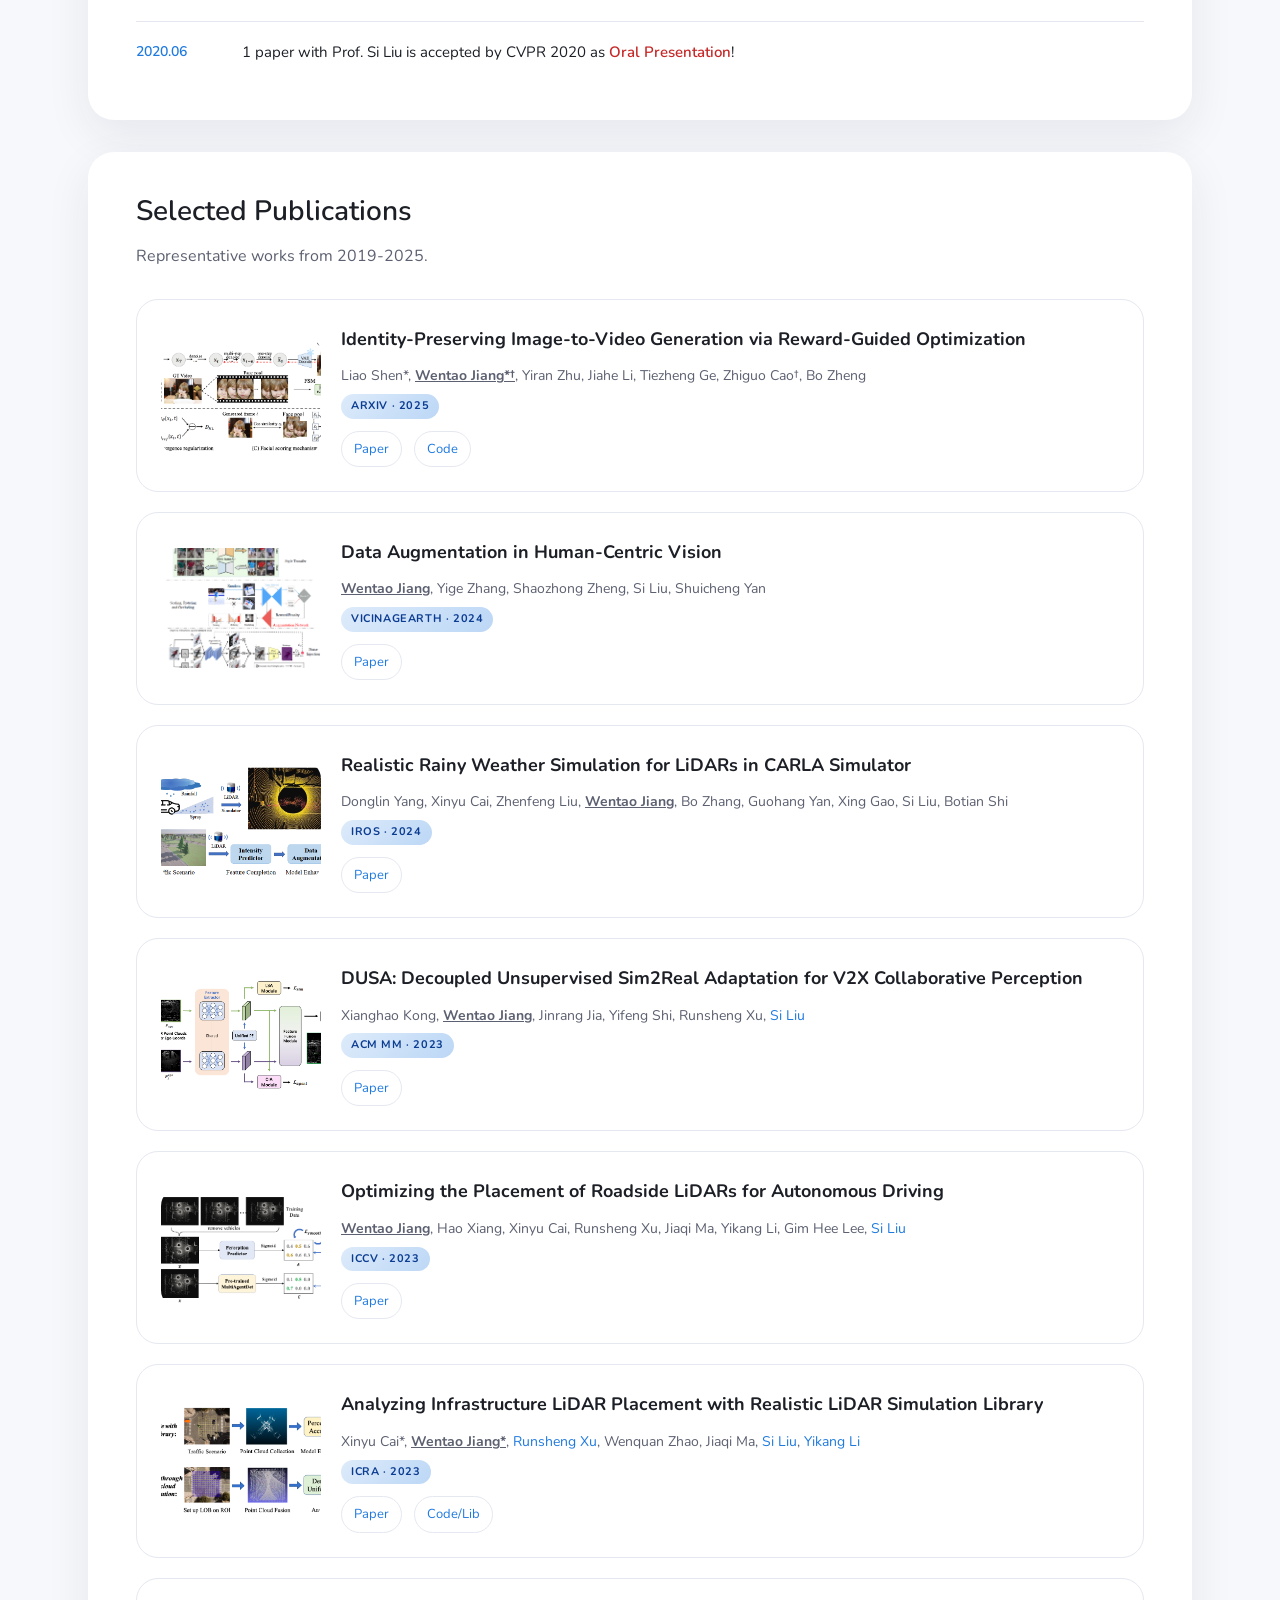
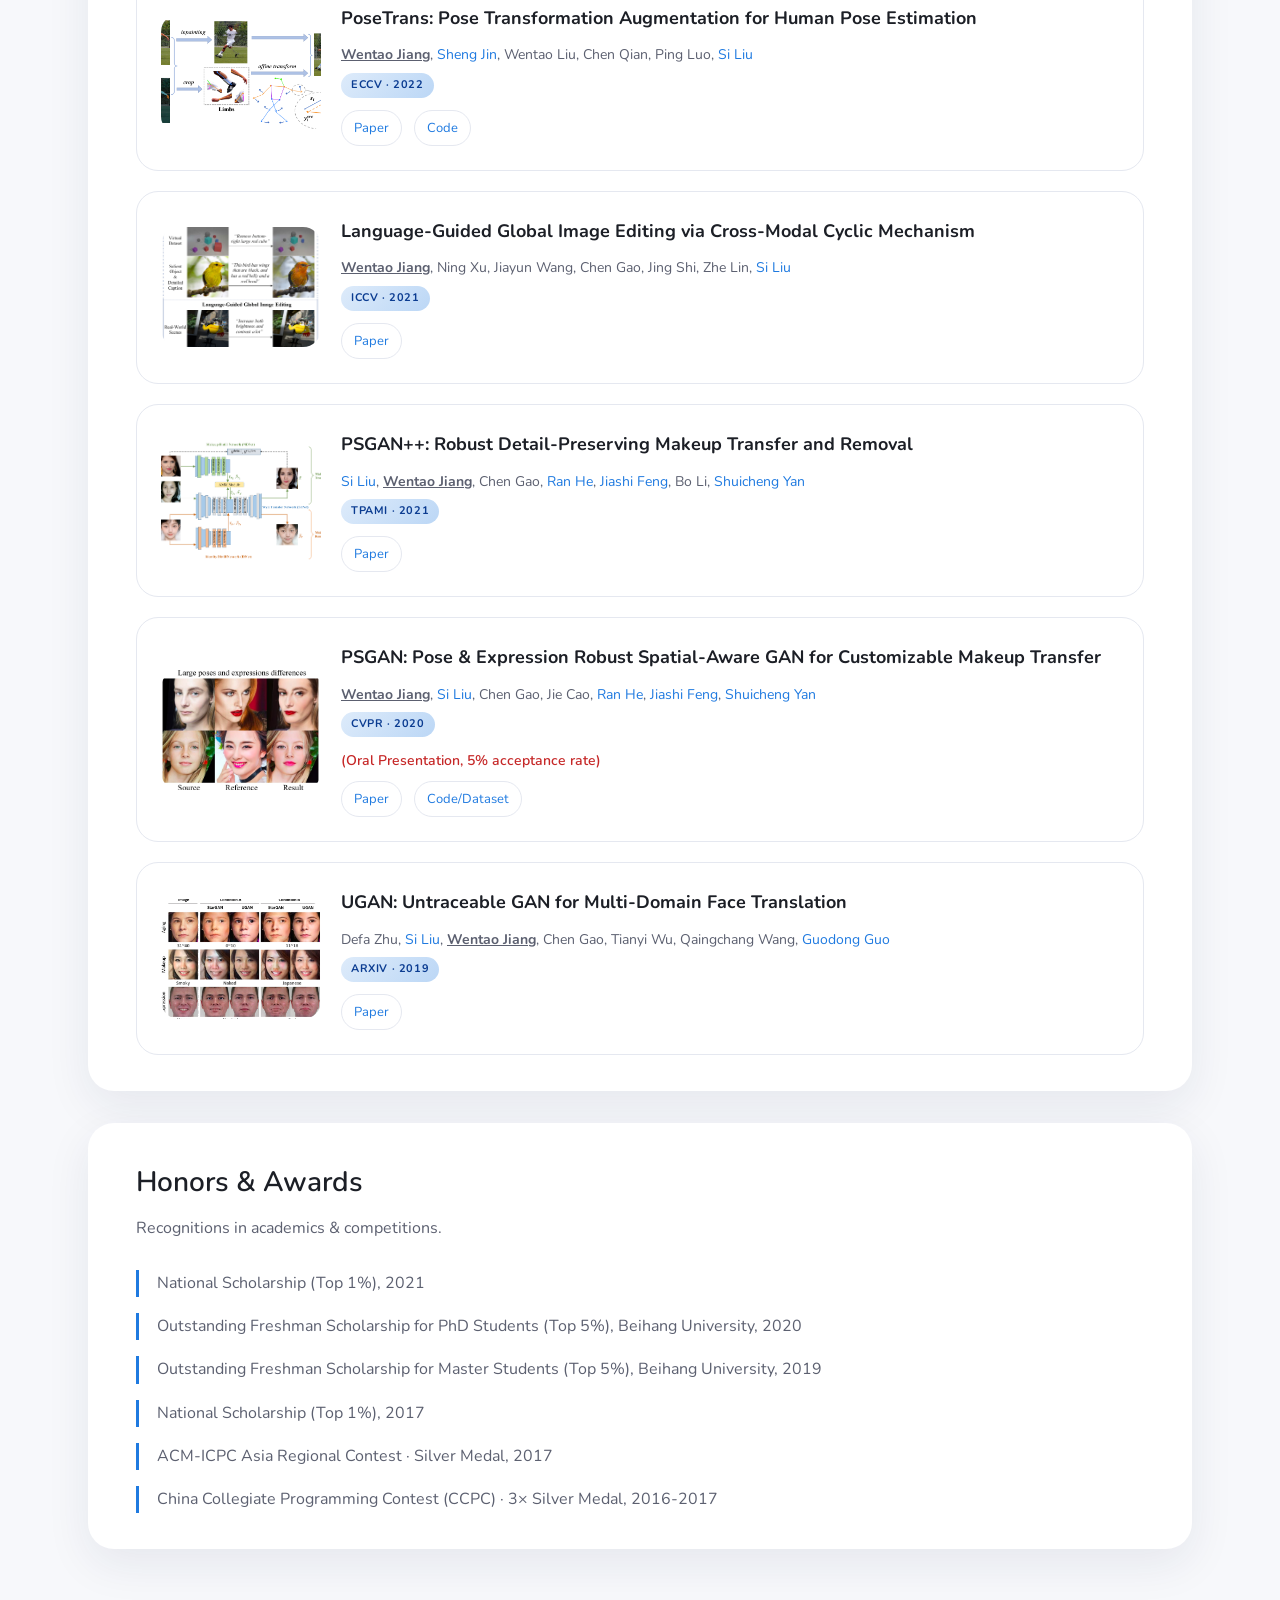
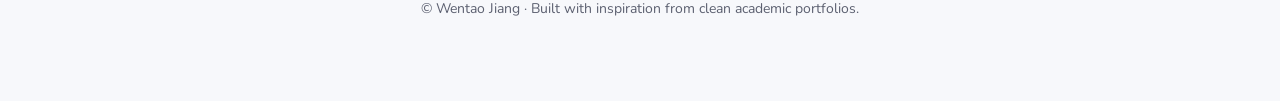
==== commit a3d26af6: "new version of homepage." ====
--- a/index.html
+++ b/index.html
@@ -1,911 +1,597 @@
-<!DOCTYPE HTML PUBLIC "-//W3C//DTD HTML 4.01 Transitional//EN">
-<html>
-
+<!DOCTYPE html>
+<html lang="zh-CN">
 <head>
-  <meta name=viewport content=“width=800”>
-  <meta http-equiv="Content-Type" content="text/html; charset=utf-8" />
-  <meta name="generator" content="HTML Tidy for Linux/x86 (vers 11 February 2007), see www.w3.org">
-  <style type="text/css">
-    a {
-      color: #1772d0;
-      text-decoration: none;
-    }
-
-    a:focus,
-    a:hover {
-      color: #f09228;
-      text-decoration: none;
-    }
-
-    body,
-    td,
-    th,
-    tr,
-    p,
-    a {
-      font-family: 'Lato', Verdana, Helvetica, sans-serif;
-      font-size: 14px;
-    }
-
-    strong {
-      font-family: 'Lato', Verdana, Helvetica, sans-serif;
-      font-size: 14px;
-    }
-
-    strongsmall {
-      font-family: 'Lato', Verdana, Helvetica, sans-serif;
-      font-size: 13px;
-      font-weight: 700
-    }
-
-    smalll {
-      font-family: 'Lato', Verdana, Helvetica, sans-serif;
-      font-size: 13px;
-    }
-
-    stronghuge {
-      font-family: 'Lato', Verdana, Helvetica, sans-serif;
-      font-size: 15px;
-      font-weight: 700
-    }
-
-    huge {
-      font-family: 'Lato', Verdana, Helvetica, sans-serif;
-      font-size: 15px;
-    }
-
-    heading {
-      font-family: 'Lato', Verdana, Helvetica, sans-serif;
-      font-size: 22px;
-    }
-
-    papertitle {
-      font-family: 'Lato', Verdana, Helvetica, sans-serif;
-      font-size: 13px;
-      font-weight: 700
-    }
-
-    name {
-      font-family: 'Lato', Verdana, Helvetica, sans-serif;
-      font-size: 30px;
-    }
-
-    .one {
-      width: 160px;
-      height: 160px;
-      position: relative;
-    }
-
-    .two {
-      width: 160px;
-      height: 160px;
-      position: absolute;
-      transition: opacity .2s ease-in-out;
-      -moz-transition: opacity .2s ease-in-out;
-      -webkit-transition: opacity .2s ease-in-out;
-    }
-
-    .fade {
-      transition: opacity .2s ease-in-out;
-      -moz-transition: opacity .2s ease-in-out;
-      -webkit-transition: opacity .2s ease-in-out;
-    }
-
-    span.highlight {
-      background-color: #ffffd0;
-    }
-  </style>
+  <meta charset="UTF-8">
+  <meta name="viewport" content="width=device-width, initial-scale=1.0">
+  <meta name="google-site-verification" content="3Pi5gRNVZ_uFXQ1gBBx91DHgGFC32ASIPVvSeEiTqz8" />
+  <title>Wentao Jiang | 姜文韬</title>
   <link rel="icon" type="image/png" href="sjtu_icon.png">
-  <title>Wentao Jiang, Beihang University (BUAA)</title>
-  <meta http-equiv="Content-Type" content="text/html; charset=us-ascii">
   <link rel="shortcut icon" href="image/favicon.ico" />
   <link rel="bookmark" href="image/favicon.ico" />
-  <meta name="google-site-verification" content="3Pi5gRNVZ_uFXQ1gBBx91DHgGFC32ASIPVvSeEiTqz8" />
-  <!-- <link href='http://fonts.googleapis.com/css?family=Lato:400,700,400italic,700italic' rel='stylesheet' type='text/css'> -->
-  <!-- <link rel="stylesheet" type="text/css" href="stylesheet.css"> -->
+  <link href="https://fonts.googleapis.com/css2?family=Nunito:wght@400;500;600;700&family=Noto+Sans+SC:wght@400;500;600&display=swap" rel="stylesheet">
+  <style>
+    :root {
+      --bg: #f7f8fb;
+      --card: #ffffff;
+      --text: #1c1f26;
+      --muted: #5c6070;
+      --line: #e5e8f0;
+      --primary: #1f7ae0;
+      --accent: #ff9c5f;
+      --shadow: 0 15px 45px rgba(21, 38, 82, 0.08);
+      --radius: 26px;
+    }
+
+    * {
+      box-sizing: border-box;
+      margin: 0;
+      padding: 0;
+    }
+
+    body {
+      font-family: 'Nunito', 'Noto Sans SC', 'PingFang SC', 'Microsoft YaHei', -apple-system, BlinkMacSystemFont, 'Segoe UI', sans-serif;
+      background: var(--bg);
+      color: var(--text);
+      line-height: 1.7;
+      -webkit-font-smoothing: antialiased;
+    }
+
+    a {
+      color: var(--primary);
+      text-decoration: none;
+      transition: opacity .2s ease;
+    }
+
+    a:hover {
+      opacity: .7;
+    }
+
+    .legacy-red {
+      color: #c62828;
+      font-weight: 600;
+    }
+
+    .page {
+      max-width: 1200px;
+      margin: 0 auto;
+      padding: 32px clamp(16px, 5vw, 48px) 80px;
+    }
+
+    header {
+      background: linear-gradient(135deg, #202637 0%, #0b1630 60%, #102c57 100%);
+      border-radius: var(--radius);
+      padding: 48px clamp(24px, 5vw, 60px);
+      color: #fff;
+      display: grid;
+      grid-template-columns: minmax(360px, 3fr) minmax(180px, 1.25fr);
+      gap: 40px;
+      box-shadow: var(--shadow);
+      position: relative;
+      overflow: hidden;
+    }
+
+    header::after {
+      content: '';
+      position: absolute;
+      inset: 0;
+      background: radial-gradient(circle at 20% 20%, rgba(255, 255, 255, 0.1), transparent 55%),
+                  radial-gradient(circle at 80% 10%, rgba(255, 255, 255, 0.08), transparent 50%);
+      pointer-events: none;
+    }
+
+    .hero-text {
+      position: relative;
+      z-index: 1;
+    }
+
+    .hero-title {
+      font-size: clamp(40px, 5vw, 56px);
+      font-weight: 600;
+      letter-spacing: -0.02em;
+      margin-bottom: 12px;
+    }
+
+    .hero-sub {
+      font-size: 20px;
+      color: rgba(255, 255, 255, 0.85);
+      margin-bottom: 20px;
+    }
+
+    .hero-desc {
+      color: rgba(255, 255, 255, 0.8);
+      font-size: 16px;
+      margin-bottom: 28px;
+    }
+
+    .hero-highlight {
+      display: inline-block;
+      padding: 10px 20px;
+      border-radius: 999px;
+      background: rgba(255, 255, 255, 0.1);
+      border: 1px solid rgba(255, 255, 255, 0.2);
+      font-size: 15px;
+      margin-bottom: 20px;
+    }
+
+    .hero-links {
+      display: flex;
+      flex-wrap: wrap;
+      gap: 14px;
+    }
+
+    .hero-links a {
+      display: inline-flex;
+      align-items: center;
+      gap: 8px;
+      padding: 10px 18px;
+      border-radius: 12px;
+      background: rgba(255, 255, 255, 0.08);
+      color: #fff;
+      font-size: 15px;
+      transition: transform .2s ease, background .2s ease;
+    }
+
+    .hero-links a:hover {
+      transform: translateY(-2px);
+      background: rgba(255, 255, 255, 0.18);
+    }
+
+    .hero-photo {
+      position: relative;
+      z-index: 1;
+      justify-self: center;
+    }
+
+    .hero-photo img {
+      width: 220px;
+      height: 220px;
+      object-fit: cover;
+      border-radius: 30px;
+      border: 6px solid rgba(255, 255, 255, 0.25);
+      box-shadow: 0 30px 40px rgba(5, 5, 20, 0.45);
+    }
+
+    nav {
+      margin: 40px 0 24px;
+      display: flex;
+      flex-wrap: wrap;
+      gap: 12px;
+    }
+
+    nav a {
+      padding: 10px 18px;
+      border-radius: 999px;
+      background: var(--card);
+      border: 1px solid var(--line);
+      font-size: 14px;
+      color: var(--muted);
+    }
+
+    section {
+      background: var(--card);
+      border-radius: var(--radius);
+      padding: 36px clamp(24px, 4vw, 48px);
+      box-shadow: var(--shadow);
+      margin-bottom: 32px;
+    }
+
+    .section-title {
+      font-size: 28px;
+      font-weight: 600;
+      margin-bottom: 8px;
+    }
+
+    .section-subtitle {
+      color: var(--muted);
+      margin-bottom: 28px;
+    }
+
+    .news-grid {
+      display: grid;
+      gap: 18px;
+    }
+
+    .news-card {
+      display: flex;
+      gap: 18px;
+      padding-bottom: 18px;
+      border-bottom: 1px solid var(--line);
+    }
+
+    .news-card:last-child {
+      border-bottom: none;
+    }
+
+    .news-date {
+      font-weight: 600;
+      font-size: 14px;
+      color: var(--primary);
+      min-width: 88px;
+    }
+
+    .news-text {
+      color: var(--text);
+      font-size: 15px;
+    }
+
+    .grid-2 {
+      display: grid;
+      grid-template-columns: repeat(auto-fit, minmax(260px, 1fr));
+      gap: 24px;
+    }
+
+    .info-card {
+      padding: 24px;
+      border: 1px solid var(--line);
+      border-radius: 20px;
+      background: rgba(31, 122, 224, 0.03);
+    }
+
+    .info-card h3 {
+      font-size: 18px;
+      margin-bottom: 12px;
+    }
+
+    .info-card p {
+      color: var(--muted);
+      font-size: 15px;
+    }
+
+    .publication-list {
+      display: grid;
+      gap: 20px;
+    }
+
+    .publication-card {
+      border: 1px solid var(--line);
+      border-radius: 22px;
+      padding: 24px;
+      display: grid;
+      grid-template-columns: 160px 1fr;
+      gap: 20px;
+      align-items: center;
+      transition: transform .2s ease, box-shadow .2s ease;
+    }
+
+    .publication-card:hover {
+      transform: translateY(-4px);
+      box-shadow: var(--shadow);
+    }
+
+    .pub-thumb {
+      width: 100%;
+      height: 120px;
+      border-radius: 18px;
+      overflow: hidden;
+      background: var(--bg);
+    }
+
+    .pub-thumb img {
+      width: 100%;
+      height: 100%;
+      object-fit: cover;
+    }
+
+    .pub-meta h3 {
+      font-size: 18px;
+      margin-bottom: 10px;
+    }
+
+    .pub-meta p {
+      margin-bottom: 6px;
+      font-size: 14px;
+      color: var(--muted);
+    }
+
+    .pub-venue {
+      margin: 6px 0 12px;
+      display: flex;
+      flex-wrap: wrap;
+      gap: 8px;
+    }
+
+    .pub-links {
+      display: flex;
+      gap: 12px;
+      flex-wrap: wrap;
+      margin-top: 8px;
+    }
+
+    .pub-links a {
+      font-size: 13px;
+      border: 1px solid var(--line);
+      padding: 6px 12px;
+      border-radius: 999px;
+    }
+
+    .venue-pill {
+      display: inline-flex;
+      align-items: center;
+      padding: 3px 10px;
+      border-radius: 999px;
+      font-size: 11px;
+      letter-spacing: 0.6px;
+      text-transform: uppercase;
+      background: linear-gradient(135deg, rgba(31, 122, 224, 0.15), rgba(31, 122, 224, 0.3));
+      color: #0b3c91;
+      font-weight: 700;
+    }
+
+    .honors-list {
+      list-style: none;
+      display: grid;
+      gap: 16px;
+    }
+
+    .honors-list li {
+      padding-left: 18px;
+      border-left: 3px solid var(--primary);
+      color: var(--muted);
+    }
+
+    .footer {
+      text-align: center;
+      color: var(--muted);
+      margin-top: 48px;
+      font-size: 14px;
+    }
+
+    @media (max-width: 720px) {
+      .publication-card {
+        grid-template-columns: 1fr;
+      }
+      .pub-thumb {
+        height: 180px;
+      }
+      header {
+        text-align: center;
+        grid-template-columns: 1fr;
+      }
+      .hero-links {
+        justify-content: center;
+      }
+    }
+  </style>
 </head>
-
 <body>
-  <table width="900" border="0" align="center" cellspacing="0" cellpadding="0">
-    <tr>
-      <td>
-        <table width="100%" align="center" border="0" cellspacing="0" cellpadding="20">
-          <tr>
-            <td width="67%" valign="middle">
-              <p align="center">
-                <name>Wentao Jiang &nbsp;&nbsp;<font face="KaiTi" size="6">姜文韬</font>
-                </name>
-              </p>
-              <p> 
-		     I am an Algorithm Expert working on image/video generation at Alimama, Alibaba Group, which I joined through the "Alibaba Star Program". I obtained my PhD degree (2019-2024) from the School of Computer Science and Engineering, Beihang
-                University (BUAA), supervised by <a href="https://scholar.google.com/citations?user=-QtVtNEAAAAJ">Prof. Si Liu</a>. I used to visit SoC, NUS, supervised by <a href="https://www.comp.nus.edu.sg/~leegh/">Prof. Gim Hee Lee</a>. Before my PhD study, I was a master student at Beihang University (BUAA). I received my B.Eng. degree from Harbin Engineering University (HEU) in 2019.
-
-		            <p>
-                  <font color="red">长期招聘视频/图像生成方向的实习生，有意请发邮件至winter.jwt AT alibaba-inc.com</font>
-                  <!-- <br> -->
-                  <!-- <font color="red">Always looking for research interns on video/image generation, feel free to send an email to winter.jwt AT alibaba-inc.com.</font> -->
-                </p>
-		      
-                <br>
-                <p align=center>
-                  <a href="mailto:wtjiang98@gmail.com">Email</a> &nbsp/&nbsp
-                  <a href="https://scholar.google.com/citations?hl=en&user=fUKzRuD8RjAC">Google Scholar</a> &nbsp/&nbsp
-                  <a href="https://github.com/wtjiang98">Github</a> 
-                  <!-- &nbsp/&nbsp -->
-                  <!-- <a href="images/WentaoJiang_CV.pdf">CV</a> -->
-                </p>
-
-            </td>
-            <td width="20%">
-              <img src="images/wb_small.jpg" width="140">
-            </td>
-          </tr>
-        </table>
-
-        
-
-        <p></p>
-        <p></p>
-        <p></p>
-        <table width="100%" align="center" border="0" cellspacing="0" cellpadding="20">
-          <tr>
-            <td width="100%" valign="middle">
-              <heading>News</heading> &nbsp;
-              <p>
-                <!-- <li>
-                  <em>(2023/07)</em> <strong><font color="red">&nbsp;&nbsp; 我正在积极寻找工业界工作（24届校招），如果您有招聘需求且对我感兴趣，十分欢迎您的联系。</font></strong>
-                </li>
-                <li> 
-                  <em>(2023/07)</em> &nbsp; <font color="red">I am actively looking for jobs in the industry! Drop me an Email if you are recruiting!</font><br/>
-                </li>
-                <li></li> -->
-                <li> 
-                  <em>(2024/07)</em> &nbsp; I join Alibaba Group and work on AIGC area!<br/>
-                </li>
-		<li> 
-                  <em>(2024/06)</em> &nbsp; I receive my PhD degree from Beihang University with my doctoral dissertation "Controlled Image Synthesis and its Application"! <br/>
-                </li>
-		<li> 
-                  <em>(2022/12)</em> &nbsp; I am going to visit the Department of Computer Science at National University of Singapore (NUS)!<br/>
-                </li>
-                <li>
-                  <em>(2022/08)</em> &nbsp; 1 paper with Prof. Si Liu and Dr. Sheng Jin is accepted
-                  by ECCV 2022!<br/>
-                </li>
-                <li> 
-                  <em>(2021/07)</em> &nbsp; 1 paper with Prof. Si Liu and Dr. Ning Xu is accepted
-                  by ICCV 2021!<br/>
-                </li>
-                <li> 
-                  <em>(2021/05)</em> &nbsp; 1 paper with Prof. Si Liu is accepted
-                  by TPAMI 2021!<br/>
-                </li>
-                <li> 
-                  <em>(2020/06)</em> &nbsp; 1 paper with Prof. Si Liu is accepted
-                    by CVPR 2020 as <font color="red">Oral Presentation</font>!<br/>
-                </li>
-	  <!-- <li> <strongsmall>[2020/02]</strongsmall> &nbsp;&nbsp;<smalll>1 paper with Prof. Si Liu submitted to ICCV19.</smalll><br/> -->
-          <!-- <li> <strongsmall>[2019/02/25]</strongsmall>&nbsp;&nbsp; <smalll>CVPR boardline reject. Better than AAAI. Revise it and try again! </smalll><br/>
-          <li> <strongsmall>[2018/12/24]</strongsmall> &nbsp;&nbsp;<smalll>1 revised paper (from AAAI19) submitted to TNNLS. </smalll><br/>
-          <li> <strongsmall>[2018/11/13]</strongsmall> &nbsp;&nbsp;<smalll>1 new paper submitted to CVPR19. </smalll><br/>
-          <li> <strongsmall>[2018/11/01]</strongsmall> &nbsp;&nbsp;<smalll>My fisrt paper is regected by AAAI19 :(  Keep going! </smalll><br/>
-          <li> <strongsmall>[2018/09/08]</strongsmall> &nbsp;&nbsp;<smalll>My fisrt paper submitted to AAAI19.</smalll><br/>  -->
-         
-              </p>
-            </td>
-          </tr>
-        </table>
-
-        <!-- <table width="100%" align="center" border="0" cellspacing="0" cellpadding="20">
-          <tr>
-            <td width="100%" valign="middle">
-              <heading>Education</heading>
-            </td>
-          </tr>
-        </table>
-
-        <table width="100%" align="center" border="0" cellspacing="0" cellpadding="20">
-          <tr>
-            <td width="10%">
-              <img src='image/uestc_icon.jpg' width="100">
-            </td>
-
-            <td width="75%" valign="middle">
-              <p>
-                <stronghuge>University of Electronic Science and Technology of China (UESTC), China</stronghuge><br />
-                Final-year undergraduate in Electronic Information Engineering &nbsp;&nbsp;&nbsp;&nbsp; &bull; Sep. 2016
-                - Present <br />
-                GPA: <strong>92.98</strong>/100, &nbsp;&nbsp;Ranking: <strong>1/284</strong> (2018-2019) or
-                <strong>1/415</strong> (first 2 years)<br />
-                Advisors: Prof. <a href="https://interxuxing.github.io/">Xing Xu</a> and Prof. <a
-                  href="http://cfm.uestc.edu.cn/~yangyang/">Yang Yang</a>. &nbsp;&nbsp; Collaborated with Prof. <a
-                  href="https://www.tudelft.nl/ewi/over-de-faculteit/afdelingen/intelligent-systems/multimedia-computing/people/alan-hanjalic/">Alan
-                  Hanjalic</a>
-              </p>
-            </td>
-          </tr>
-
-
-          <tr>
-            <td width="10%">
-              <img src='image/chiba_icon.png' width="105">
-            </td>
-
-            <td width="90%" valign="middle">
-              <p>
-                <stronghuge>Chiba University, Japan</stronghuge><br />
-                Exchange Program &nbsp;&nbsp;&nbsp;&nbsp; &nbsp; &bull; Aug. 2017 <br />
-                <a href="http://www.jst.go.jp/crcc/ssc/">Sakura Science Club Scholarship</a> awardee. Funded by Japan
-                Science and Technology Agency <a href="http://www.jst.go.jp/EN/index.html">(JST)</a>.
-
-              </p>
-            </td>
-          </tr>
-        </table> -->
-
-        <p></p>
-        <p></p>
-        <p></p>
-        <p></p>
-        <p></p>
-
-
-
-        <p></p>
-        <p></p>
-        <p></p>
-        <p></p>
-        <p></p>
-
-        <!-- <table width="100%" align="center" border="0" cellspacing="0" cellpadding="20">
-          <tr>
-            <td width="100%" valign="middle">
-              <heading>Research Experience</heading>
-            </td>
-          </tr>
-        </table> -->
-
-        <!-- <table width="100%" align="center" border="0" cellspacing="0" cellpadding="20">
-          <tr>
-            <td width="10%">
-              <a href="http://cfm.uestc.edu.cn/">
-                <img src='image/cfm_icon4.png' width="100">
-              </a>
-            </td>
-
-            <td width="80%" valign="middle">
-              <p>
-                <stronghuge>Center For Future Media, UESTC</stronghuge><br />
-                <huge><em>Research Assistant</em></huge>&nbsp;&nbsp;&nbsp;&nbsp; &nbsp; &bull; Mar. 2018 - Present
-                <br />
-                Advisors: &nbsp; Prof. <a href="https://interxuxing.github.io/">Xing Xu</a> and Prof. <a
-                  href="http://cfm.uestc.edu.cn/~yangyang/">Yang Yang</a>. &nbsp;&nbsp;Collaborated with Prof. <a
-                  href="https://www.tudelft.nl/ewi/over-de-faculteit/afdelingen/intelligent-systems/multimedia-computing/people/alan-hanjalic/">Alan
-                  Hanjalic</a><br />
-                <li> Proposed several novel methods for cross-modal retrieval which achieves the state-of-the-art
-                  performance on image-text matching.<br />
-                <li> Comnined the GCN with Visual Question Generation Task and further boost the performance on an
-                  unexplored challenging task zero-shot VQA. <br />
-                <li> Complete 3 works and make the submission.
-              </p>
-            </td>
-          </tr>
-
-
-          <table width="100%" align="center" border="0" cellspacing="0" cellpadding="20">
-            <tr>
-              <td width="10%">
-                <a href="https://mreallab.github.io/people.html">
-                  <img src='image/mreal_icon.png' width="100">
-                </a>
-              </td>
-
-              <td width="80%" valign="middle">
-                <p>
-                  <stronghuge>MReal Lab, NTU</stronghuge><br />
-                  <huge><em>Research Assistant</em></huge>&nbsp;&nbsp;&nbsp;&nbsp; &nbsp; &bull; July. 2019 - Present
-                  <br />
-                  Advisors: &nbsp; Prof. <a href="https://www.ntu.edu.sg/home/hanwangzhang/">Hanwang Zhang </a>
-                </p>
-              </td>
-            </tr> -->
-
-
-
-        <p></p>
-        <table width="100%" align="center" border="0" cellspacing="0" cellpadding="20">
-          <tr>
-            <td width="100%" valign="middle">
-              <heading>Selected Publications</heading>
-            </td>
-          </tr>
-        </table>
-
-        
-        <table width="100%" align="center" border="0" cellspacing="0" cellpadding="20">
-          <tr onmouseout="aperture_stop()" onmouseover="aperture_start()">
-            <td width="15%">
-              <img src='images/IPRO.png' width="200" height="130">
-            </td>
-            <td valign="top" width="75%">
-              <strong>Identity-Preserving Image-to-Video Generation via Reward-Guided Optimization</strong>
-              
-              <br><br>
-              Liao Shen*, <strong><u>Wentao Jiang*†</u></strong>, Yiran Zhu, Jiahe Li, Tiezheng Ge, Zhiguo Cao†, Bo Zheng
-              <br>
- 
-              <em>
-                ArXiv, 2025
-                <br>
-                <em>
-                  <!-- Minor Revision -->
-                  <!-- <strong> -->
-                    <!-- <font color="#a82e2e">(Oral Presentation, 5% acceptance rate)</font> -->
-                  <!-- </strong> -->
-                </em>
-                  <!-- <br> -->
-              </em>
-                <!-- <br> -->
-                <a href="https://arxiv.org/pdf/2510.14255"><strong>[Paper]</strong></a>
-                <a  href="https://alibaba.github.io/ROLL/docs/User%20Guides/Algorithms/Reward_FL"><strong>[Code]</strong></a>
-                  <br>
-              <!-- <em>Area: GANs, Fashion</em> -->
-              <br>
-              <p></p>
-
-            </td>
-          </tr>
-        </table>
-
-        <table width="100%" align="center" border="0" cellspacing="0" cellpadding="20">
-          <tr onmouseout="aperture_stop()" onmouseover="aperture_start()">
-            <td width="15%">
-              <img src='images/augemantation_survey.png' width="200" height="130">
-            </td>
-            <td valign="top" width="75%">
-              <strong>Data Augmentation in Human-Centric Vision</strong>
-              
-              <br><br>
-
-              <strong><u>Wentao Jiang</u></strong>, Yige Zhang, Shaozhong Zheng, Si Liu, Shuicheng Yan
-              <br>
- 
-              <em>
-                Vicinagearth (Springer Nature), 2024
-                <br>
-                <em>
-                  <!-- Minor Revision -->
-                  <!-- <strong> -->
-                    <!-- <font color="#a82e2e">(Oral Presentation, 5% acceptance rate)</font> -->
-                  <!-- </strong> -->
-                </em>
-                  <!-- <br> -->
-              </em>
-                <!-- <br> -->
-                <!-- <a href="https://openaccess.thecvf.com/content/ICCV2021/papers/Jiang_Language-Guided_Global_Image_Editing_via_Cross-Modal_Cyclic_Mechanism_ICCV_2021_paper.pdf"><strong>[Paper]</strong></a> -->
-                <!-- <a  href="https://github.com/wtjiang98/PSGAN"><strong>[Code & Dataset]</strong></a> -->
-                  <br>
-              <!-- <em>Area: GANs, Fashion</em> -->
-              <br>
-              <p></p>
-
-            </td>
-          </tr>
-        </table>
-
-	
-        <table width="100%" align="center" border="0" cellspacing="0" cellpadding="20">
-          <tr onmouseout="aperture_stop()" onmouseover="aperture_start()">
-            <td width="15%">
-              <img src='images/iros2024.png' width="200" height="130">
-            </td>
-            <td valign="top" width="75%">
-              <strong>Realistic Rainy Weather Simulation for LiDARs in CARLA Simulator</strong>
-              
-              <br><br>
-
-              Donglin Yang, Xinyu Cai, Zhenfeng Liu, <strong><u>Wentao Jiang</u></strong>, Bo Zhang, Guohang Yan, Xing Gao, Si Liu, Botian Shi
-              <br>
- 
-              <em>
-                International Conference on Intelligent Robots and Systems <strong>(IROS)</strong>, 2024
-                <br>
-                <em>
-                  <!-- Minor Revision -->
-                  <!-- <strong> -->
-                    <!-- <font color="#a82e2e">(Oral Presentation, 5% acceptance rate)</font> -->
-                  <!-- </strong> -->
-                </em>
-                  <!-- <br> -->
-              </em>
-                <!-- <br> -->
-                <!-- <a href="https://openaccess.thecvf.com/content/ICCV2021/papers/Jiang_Language-Guided_Global_Image_Editing_via_Cross-Modal_Cyclic_Mechanism_ICCV_2021_paper.pdf"><strong>[Paper]</strong></a> -->
-                <!-- <a  href="https://github.com/wtjiang98/PSGAN"><strong>[Code & Dataset]</strong></a> -->
-                  <br>
-              <!-- <em>Area: GANs, Fashion</em> -->
-              <br>
-              <p></p>
-
-            </td>
-          </tr>
-        </table>
-
-
-        <table width="100%" align="center" border="0" cellspacing="0" cellpadding="20">
-          <tr onmouseout="aperture_stop()" onmouseover="aperture_start()">
-            <td width="15%">
-              <img src='images/mm23.png' width="200" height="130">
-            </td>
-            <td valign="top" width="75%">
-              <strong>DUSA: Decoupled Unsupervised Sim2Real Adaptation for Vehicle-to-Everything Collaborative Perception</strong>
-              
-              <br><br>
-
-              Xianghao Kong, <strong><u>Wentao Jiang</u></strong>, Jinrang Jia, Yifeng Shi, Runsheng Xu,
-              <a href="http://colalab.org/people">Si Liu</a>
-              <br>
- 
-              <em>
-                ACM International Conference on Multimedia <strong>(ACM MM)</strong>, 2023
-                <br>
-                <em>
-                  <!-- Minor Revision -->
-                  <!-- <strong> -->
-                    <!-- <font color="#a82e2e">(Oral Presentation, 5% acceptance rate)</font> -->
-                  <!-- </strong> -->
-                </em>
-                  <!-- <br> -->
-              </em>
-                <!-- <br> -->
-                <!-- <a href="https://openaccess.thecvf.com/content/ICCV2021/papers/Jiang_Language-Guided_Global_Image_Editing_via_Cross-Modal_Cyclic_Mechanism_ICCV_2021_paper.pdf"><strong>[Paper]</strong></a> -->
-                <!-- <a  href="https://github.com/wtjiang98/PSGAN"><strong>[Code & Dataset]</strong></a> -->
-                  <br>
-              <!-- <em>Area: GANs, Fashion</em> -->
-              <br>
-              <p></p>
-
-            </td>
-          </tr>
-        </table>
-
-        <!-- \pubItem{Xianghao Kong, \underline{Wentao Jiang}, Jinrang Jia, Yifeng Shi, Runsheng Xu, Si Liu, ``\textbf{DUSA: Decoupled Unsupervised Sim2Real Adaptation for Vehicle-to-Everything Collaborative Perception}'', \textit{ACM International Conference on Multimedia \textbf{(ACM MM)}} 2023 } -->
-
-
-        <table width="100%" align="center" border="0" cellspacing="0" cellpadding="20">
-          <tr onmouseout="aperture_stop()" onmouseover="aperture_start()">
-            <td width="15%">
-              <img src='images/rsuopt.png' width="200" height="130">
-            </td>
-            <td valign="top" width="75%">
-              <strong>Optimizing the Placement of Roadside LiDARs for Autonomous Driving</strong>
-              
-              <br><br>
-              <strong><u>Wentao Jiang</u></strong>,
-              Hao Xiang, Xinyu Cai, Runsheng Xu, Jiaqi Ma, Yikang Li, Gim Hee Lee, <a href="http://colalab.org/people">Si Liu</a>
-              <br>
- 
-              <em>
-                IEEE International Conference on Computer Vision <strong>(ICCV)</strong>, 2023
-                <br>
-                <em>
-                  <!-- Minor Revision -->
-                  <!-- <strong> -->
-                    <!-- <font color="#a82e2e">(Oral Presentation, 5% acceptance rate)</font> -->
-                  <!-- </strong> -->
-                </em>
-                  <!-- <br> -->
-              </em>
-                <!-- <br> -->
-                <!-- <a href="https://openaccess.thecvf.com/content/ICCV2021/papers/Jiang_Language-Guided_Global_Image_Editing_via_Cross-Modal_Cyclic_Mechanism_ICCV_2021_paper.pdf"><strong>[Paper]</strong></a> -->
-                <!-- <a  href="https://github.com/wtjiang98/PSGAN"><strong>[Code & Dataset]</strong></a> -->
-                  <br>
-              <!-- <em>Area: GANs, Fashion</em> -->
-              <br>
-              <p></p>
-
-            </td>
-          </tr>
-        </table>
-
-        <table width="100%" align="center" border="0" cellspacing="0" cellpadding="20">
-          <tr onmouseout="aperture_stop()" onmouseover="aperture_start()">
-            <td width="15%">
-              <img src='images/rsu.png' width="200" height="130">
-            </td>
-            <td valign="top" width="75%">
-              <strong>Analyzing Infrastructure LiDAR Placement with Realistic LiDAR Simulation Library</strong>
-              
-              <br><br>
-              Xinyu Cai*,
-              <strong><u>Wentao Jiang*</u></strong>,
-              <a href="https://derrickxunu.github.io/">Runsheng Xu</a>,
-              Wenquan Zhao,
-              Jiaqi Ma,
-              <a href="http://colalab.org/people">Si Liu</a>,
-              <a href="https://liyikang.top/">Yikang Li</a>
-              <br>
-              <em>
-                IEEE International Conference on Robotics and Automation <strong>(ICRA)</strong>, 2023
-                <br>
-                <em>
-                  <!-- Minor Revision -->
-                  <!-- <strong> -->
-                    <!-- <font color="#a82e2e">(Oral Presentation, 5% acceptance rate)</font> -->
-                  <!-- </strong> -->
-                </em>
-                  <!-- <br> -->
-              </em>
-                <!-- <br> -->
-                <a href="https://arxiv.org/pdf/2211.15975"><strong>[Paper]</strong></a>
-                <a  href="https://github.com/PJLab-ADG/LiDARSimLib-and-Placement-Evaluation"><strong>[Code & Lib]</strong></a>
-                  <br>
-              <br>
-              <p></p>
-
-            </td>
-          </tr>
-        </table>
-
-        <table width="100%" align="center" border="0" cellspacing="0" cellpadding="20">
-          <tr onmouseout="aperture_stop()" onmouseover="aperture_start()">
-            <td width="15%">
-              <img src='images/posetrans.png' width="200" height="130">
-            </td>
-            <td valign="top" width="75%">
-              <strong>PoseTrans: A Simple Yet Effective Pose Transformation Augmentation for Human Pose Estimation</strong>
-              
-              <br><br>
-              <strong><u>Wentao Jiang</u></strong>,
-              <a href="https://jin-s13.github.io/">Sheng Jin</a>,
-              Wentao Liu,
-              Chen Qian,
-              Ping Luo,
-              <a href="http://colalab.org/people">Si Liu</a>
-              <br>
- 
-              <em>
-                European Conference on Computer Vision <strong>(ECCV)</strong>, 2022
-                <br>
-                <em>
-                  <!-- Minor Revision -->
-                  <!-- <strong> -->
-                    <!-- <font color="#a82e2e">(Oral Presentation, 5% acceptance rate)</font> -->
-                  <!-- </strong> -->
-                </em>
-                  <!-- <br> -->
-              </em>
-                <!-- <br> -->
-                <a href="https://arxiv.org/pdf/2208.07755"><strong>[Paper]</strong></a>
-                <a  href="https://github.com/wtjiang98/PoseTrans"><strong>[Code]</strong></a>
-                  <br>
-              <!-- <em>Area: GANs, Fashion</em> -->
-              <br>
-              <p></p>
-
-            </td>
-          </tr>
-        </table>
-
-        <table width="100%" align="center" border="0" cellspacing="0" cellpadding="20">
-          <tr onmouseout="aperture_stop()" onmouseover="aperture_start()">
-            <td width="15%">
-              <img src='images/LGIE.png' width="200" height="130">
-            </td>
-            <td valign="top" width="75%">
-              <strong>Language-Guided Global Image Editing via Cross-Modal Cyclic Mechanism</strong>
-              
-              <br><br>
-              <strong><u>Wentao Jiang</u></strong>,
-              Ning Xu,
-              Jiayun Wang,
-              Chen Gao,
-              Jing Shi,
-              Zhe Lin,
-              <a href="http://colalab.org/people">Si Liu</a>
-              <br>
- 
-              <em>
-                IEEE International Conference on Computer Vision <strong>(ICCV)</strong>, 2021
-                <br>
-                <em>
-                  <!-- Minor Revision -->
-                  <!-- <strong> -->
-                    <!-- <font color="#a82e2e">(Oral Presentation, 5% acceptance rate)</font> -->
-                  <!-- </strong> -->
-                </em>
-                  <!-- <br> -->
-              </em>
-                <!-- <br> -->
-                <a href="https://openaccess.thecvf.com/content/ICCV2021/papers/Jiang_Language-Guided_Global_Image_Editing_via_Cross-Modal_Cyclic_Mechanism_ICCV_2021_paper.pdf"><strong>[Paper]</strong></a>
-                <!-- <a  href="https://github.com/wtjiang98/PSGAN"><strong>[Code & Dataset]</strong></a> -->
-                  <br>
-              <!-- <em>Area: GANs, Fashion</em> -->
-              <br>
-              <p></p>
-
-            </td>
-          </tr>
-        </table>
-
-        <table width="100%" align="center" border="0" cellspacing="0" cellpadding="20">
-          <tr onmouseout="aperture_stop()" onmouseover="aperture_start()">
-            <td width="15%">
-              <img src='images/psgan++.png' width="200" height="130">
-            </td>
-            <td valign="top" width="75%">
-              <strong>PSGAN++: Robust Detail-Preserving Makeup Transfer and Removal</strong>
-              
-              <br><br>
-              <a href="http://colalab.org/people">Si Liu</a>,
-              <strong><u>Wentao Jiang</u></strong>,
-              Chen Gao,
-              <a href="http://people.ucas.ac.cn/~0019861?language=en">Ran He</a>,
-              <a href="https://sites.google.com/site/jshfeng/">Jiashi Feng</a>,
-              Bo Li,
-              <a href="https://www.ece.nus.edu.sg/stfpage/eleyans/">Shuicheng Yan</a>
-              <br>
- 
-              <em>
-                IEEE Transactions on Pattern Analysis and Machine Intelligence <strong>(TPAMI)</strong>, 2021
-                <br>
-                <em>
-                  <!-- Minor Revision -->
-                  <!-- <strong> -->
-                    <!-- <font color="#a82e2e">(Oral Presentation, 5% acceptance rate)</font> -->
-                  <!-- </strong> -->
-                </em>
-                  <!-- <br> -->
-              </em>
-                <!-- <br> -->
-                <a href="https://arxiv.org/abs/2105.12324"><strong>[Paper]</strong></a>
-                <!-- <a  href="https://github.com/wtjiang98/PSGAN"><strong>[Code & Dataset]</strong></a> -->
-                  <br>
-              <!-- <em>Area: GANs, Fashion</em> -->
-              <br>
-              <p></p>
-              <!-- <p>In this paper, we propose a novel framework for image-text matching that achieves remarkable
-                matching performance with acceptable model complexity and much less time consuming.
-              </p> -->
-            </td>
-          </tr>
-        </table>
-
-        <table width="100%" align="center" border="0" cellspacing="0" cellpadding="20">
-          <tr onmouseout="aperture_stop()" onmouseover="aperture_start()">
-            <td width="15%">
-              <img src='images/psgan.jpg' width="200" height="130">
-            </td>
-            <td valign="top" width="75%">
-              <strong>PSGAN: Pose and Expression Robust Spatial-Aware GAN for Customizable Makeup Transfer</strong>
-              
-              <br><br>
-              <strong><u>Wentao Jiang</u></strong>,
-              <a href="http://colalab.org/people">Si Liu</a>,
-              Chen Gao,
-              Jie Cao,
-              <a href="http://people.ucas.ac.cn/~0019861?language=en">Ran He</a>,
-              <a href="https://sites.google.com/site/jshfeng/">Jiashi Feng</a>,
-              <a href="https://www.ece.nus.edu.sg/stfpage/eleyans/">Shuicheng Yan</a>
-              <br>
- 
-              <em>
-                IEEE Conference on Computer Vision and Pattern Recognition <strong>(CVPR)</strong>, 2020
-                <br>
-                <em>
-                  <strong>
-                    <font color="#a82e2e">(Oral Presentation, 5% acceptance rate)</font>
-                  </strong></em>
-                  <br>
-              </em>
-                <!-- <br> -->
-                <a href="https://arxiv.org/abs/1909.06956"><strong>[Paper]</strong></a>, <a
-                  href="https://github.com/wtjiang98/PSGAN"><strong>[Code & Dataset]</strong></a>
-                  <br>
-              <!-- <em>Area: GANs, Fashion</em> -->
-              <br>
-              <p></p>
-              <!-- <p>In this paper, we propose a novel framework for image-text matching that achieves remarkable
-                matching performance with acceptable model complexity and much less time consuming.
-              </p> -->
-            </td>
-          </tr>
-        </table>
-
-
-
-
-        <table width="100%" align="center" border="0" cellspacing="0" cellpadding="20">
-          <tr onmouseout="aperture_stop()" onmouseover="aperture_start()">
-            <td width="15%">
-              <img src='images/ugan.jpg' width="200" height="130">
-            </td>
-            <td valign="top" width="75%">
-              <strong>UGAN: Untraceable GAN for Multi-Domain Face Translation</strong>
-              
-              <br><br>
-              Defa Zhu,
-              <a href="http://colalab.org/people">Si Liu</a>,
-              <strong><u>Wentao Jiang</u></strong>,
-              Chen Gao,
-              Tianyi Wu,
-              Qaingchang Wang,
-              <a href="http://pages.cs.wisc.edu/~gdguo/">Guodong Guo</a>
-              <br>
- 
-              <em>
-                arXiv preprint arXiv:1907.11418, 2019
-                <br>
-              </em>
-                <!-- <br> -->
-                <a href="https://arxiv.org/abs/1907.11418"><strong>[Paper]</strong></a>
-                <!-- , <a
-                  href="https://github.com/Wangt-CN/MTFN-RR-PyTorch-Code"><strong>[Code]</strong></a> -->
-                  
-                  <br>
-
-               <em>
-                <!--<strong>
-                  <font color="#a82e2e">(Oral Presentation, 4.96% acceptance rate)</font>
-                </strong></em> <br> -->
-
-              <!-- <em>Area: GANs</em> -->
-              <br>
-              <p></p>
-              <!-- <p>In this paper, we propose a novel framework for image-text matching that achieves remarkable
-                matching performance with acceptable model complexity and much less time consuming.
-              </p> -->
-            </td>
-          </tr>
-        </table>
-
-
-        <!-- <table width="100%" align="center" border="0" cellspacing="0" cellpadding="20">
-
-          <tr onmouseout="aperture_stop()" onmouseover="aperture_start()">
-            <td width="15%">
-              <img src='image/CASC1.png' width="200" height="130">
-            </td>
-            <td valign="top" width="75%">
-
-
-              <papertitle>Cross-stream Selective Networks for Action Recognition</papertitle>
-
-              <br>
-
-
-              <a href="https://interxuxing.github.io/">Xing Xu*</a>,
-              <strong>Tan Wang*</strong>,
-              <a href="http://cfm.uestc.edu.cn/~yangyang/">Yang Yang</a>,
-              Lin Zuo,
-              <a href="http://cfm.uestc.edu.cn/~fshen/">Fumin Shen</a>,
-              <a href="http://cfm.uestc.edu.cn/~shenht/">Heng Tao Shen</a> <br>
-              <em>IEEE Transactions on Neural Networks and learning systems, <strong>TNNLS 2020</strong> </em> <br>
-              <em>Area: Visual and Language, Image-text matching</em> <br>
-              <p></p>
-              <p>In this paper, we propose a novel hybrid matching approach named Cross-modal Attention with
-                Semantic Consistence (CASC) for image-text matching, which is a joint framework that performs
-                cross-modal attention for local alignment and multi-label prediction for global semantic
-                consistence.</p>
-            </td>
-          </tr>
-        </table> -->
-
-
-
-
-        <!-- <table width="100%" align="center" border="0" cellspacing="0" cellpadding="20">
-          <tr onmouseout="aperture_stop()" onmouseover="aperture_start()">
-            <td width="15%">
-              <img src='image/radial-gcn.png' width="200" height="130">
-            </td>
-            <td valign="top" width="75%">
-              <strong>Tan Wang</strong>,
-              <a href="https://interxuxing.github.io/">Xing Xu</a>,
-              <a href="http://cfm.uestc.edu.cn/~yangyang/">Yang Yang</a>,
-              <a
-                href="https://www.tudelft.nl/ewi/over-de-faculteit/afdelingen/intelligent-systems/multimedia-computing/people/alan-hanjalic/">Alan
-                Hanjalic</a>,
-              <a href="http://cfm.uestc.edu.cn/~shenht/">Heng Tao Shen</a> <br>
-              <em>Under Review</em>, 2019 <br>
-              <em>Area: Visual and Language, Visual Question Generation</em> <br>
-              <p></p>
-              <p>We propose an innovative answer-centric approach
-                to focus on the relevant image regions
-                only to reduce the complexity on VQG task.</p>
-            </td>
-          </tr>
-        </table> -->
-
-        <p></p>
-        <p></p>
-        <p></p>
-        <p></p>
-
-        <table width="100%" align="center" border="0" cellspacing="0" cellpadding="20">
-          <tr>
-            <td width="100%" valign="middle">
-              <heading>Honors</heading>
-              <div style="line-height:25px">
-                <p>
-                  <li>
-                    National Scholarship (Top 1%),&nbsp; 2021<br />
-                  <li>
-                    Outstanding Freshman Scholarship for PhD Student (Top 5%), Beihang University,&nbsp; 2020<br />
-                  <li>
-                    First Class Scholarship, Beihang University (Top 10%),&nbsp; 2019<br />
-                  <li>
-                    Outstanding Freshman Scholarship for Master Student (Top 5%), Beihang University,&nbsp; 2019<br />
-                  <!-- <li>
-                    Merit Student, Heilongjiang Province (Top 1%),&nbsp;
-                    2019<br /> -->
-                  <li>
-                    Outstanding Graduates, Harbin Engineering University (Top 2%),&nbsp;
-                    2019<br />
-                  <li>
-                    National Scholarship (Top 1%),&nbsp; 2017<br />
-                  <li>
-                    Silver Medal, ACM-ICPC Asia Regional Contest,&nbsp; 2017<br />
-                  <li>
-                    Silver Medal &times; 3, China Collegiate Programming Contest (CCPC) Regional Contest,&nbsp;
-                    2016-2017<br />
-
-                  <!-- <li>
-                    Silver Medal, China Collegiate Programming Contest (CCPC) Regional Contest (Harbin Site),&nbsp;
-                    2017<br />
-
-                  <li>
-                    Silver Medal, China Collegiate Programming Contest (CCPC) Regional Contest (Hangzhou Site),&nbsp;
-                    2016<br /> -->
-                  <!-- <li>
-                    First Class Scholarship &times; 6, Harbin Engineering University (Top 5%),&nbsp; 2015-2018<br /> -->
-                </p>
+  <div class="page">
+    <header>
+      <div class="hero-text">
+        <div class="hero-title">Wentao Jiang <span style="font-family: 'Noto Sans SC', sans-serif; font-weight: 500;">姜文韬</span></div>
+        <div class="hero-sub">Algorithm Engineer · Alibaba Group</div>
+        <p class="hero-desc">
+		     I am an algorithm engineer working on image/video generation at Alimama, Alibaba Group, which I joined through the "Alibaba Star Program". I obtained my PhD degree (2019-2024) from the School of Computer Science and Engineering, Beihang University (BUAA), supervised by <a href="https://scholar.google.com/citations?user=-QtVtNEAAAAJ">Prof. Si Liu</a>. I used to visit SoC, NUS, supervised by <a href="https://www.comp.nus.edu.sg/~leegh/">Prof. Gim Hee Lee</a>. Before my PhD study, I was a master student at Beihang University (BUAA). I received my B.Eng. degree from Harbin Engineering University (HEU) in 2019.
+        </p>
+        <div class="hero-highlight"><span class="legacy-red">长期招聘视频/图像生成方向的实习生，有意请发邮件至winter.jwt AT alibaba-inc.com</span></div>
+        <div class="hero-links">
+          <a href="mailto:wtjiang98@gmail.com">📧 Email</a>
+          <a href="https://scholar.google.com/citations?hl=en&user=fUKzRuD8RjAC">📚 Scholar</a>
+          <a href="https://github.com/wtjiang98">💻 GitHub</a>
+        </div>
+      </div>
+      <div class="hero-photo">
+        <img src="images/wb_small.jpg" alt="Wentao Jiang portrait">
+      </div>
+    </header>
+
+    <nav>
+      <a href="#about">About</a>
+      <a href="#news">News</a>
+      <a href="#pubs">Publications</a>
+      <a href="#honors">Honors</a>
+    </nav>
+
+    <section id="about">
+      <div class="section-title">About</div>
+      <p class="section-subtitle">Research focus on video and image generation, including pre-training, post-training and RLHF.</p>
+      <div class="grid-2">
+        <div class="info-card">
+          <h3>Experience</h3>
+          <p>Algorithm Expert, Alimama · Alibaba Group<br />PhD, Beihang University (Prof. Si Liu)<br />Visiting Researcher, NUS (Prof. Gim Hee Lee)
+            <br />Intern, Shanghai AI Laboratory & Sensetime Research
+          </p>
+        </div>
+        <div class="info-card">
+          <h3>Keywords</h3>
+          <p>AIGC · Diffusion · Video Generation · Image Generation</p>
+        </div>
+      </div>
+    </section>
+
+    <section id="news">
+      <div class="section-title">Latest News</div>
+      <p class="section-subtitle">Milestones and updates.</p>
+      <div class="news-grid">
+        <div class="news-card">
+          <div class="news-date">2024.07</div>
+          <div class="news-text">Joined Alibaba Group, focusing on AIGC and creative generation systems.</div>
+        </div>
+        <div class="news-card">
+          <div class="news-date">2024.06</div>
+          <div class="news-text">Received PhD degree from Beihang University; dissertation on "Controlled Image Synthesis and its Application".</div>
+        </div>
+        <div class="news-card">
+          <div class="news-date">2022.12</div>
+          <div class="news-text">Visiting the Department of Computer Science at National University of Singapore (NUS).</div>
+        </div>
+        <div class="news-card">
+          <div class="news-date">2022.08</div>
+          <div class="news-text">ECCV 2022 paper accepted with Prof. Si Liu and Dr. Sheng Jin.</div>
+        </div>
+        <div class="news-card">
+          <div class="news-date">2021.07</div>
+          <div class="news-text">ICCV 2021 paper accepted with Prof. Si Liu and Dr. Ning Xu.</div>
+        </div>
+        <div class="news-card">
+          <div class="news-date">2021.05</div>
+          <div class="news-text">TPAMI 2021 paper accepted with Prof. Si Liu.</div>
+        </div>
+        <div class="news-card">
+          <div class="news-date">2020.06</div>
+          <div class="news-text">1 paper with Prof. Si Liu is accepted by CVPR 2020 as <span class="legacy-red">Oral Presentation</span>!</div>
+        </div>
+      </div>
+    </section>
+
+    <section id="pubs">
+      <div class="section-title">Selected Publications</div>
+      <p class="section-subtitle">Representative works from 2019-2025.</p>
+      <div class="publication-list">
+        <div class="publication-card">
+          <div class="pub-thumb"><img src="images/IPRO.png" alt="IPRO"></div>
+          <div class="pub-meta">
+            <h3>Identity-Preserving Image-to-Video Generation via Reward-Guided Optimization</h3>
+            <p>Liao Shen*, <strong><u>Wentao Jiang*†</u></strong>, Yiran Zhu, Jiahe Li, Tiezheng Ge, Zhiguo Cao†, Bo Zheng</p>
+            <div class="pub-venue"><span class="venue-pill">ArXiv · 2025</span></div>
+            <div class="pub-links">
+              <a href="https://arxiv.org/pdf/2510.14255">Paper</a>
+              <a href="https://alibaba.github.io/ROLL/docs/User%20Guides/Algorithms/Reward_FL">Code</a>
+            </div>
+          </div>
+        </div>
+
+        <div class="publication-card">
+          <div class="pub-thumb"><img src="images/augemantation_survey.png" alt="Survey"></div>
+          <div class="pub-meta">
+            <h3>Data Augmentation in Human-Centric Vision</h3>
+            <p><strong><u>Wentao Jiang</u></strong>, Yige Zhang, Shaozhong Zheng, Si Liu, Shuicheng Yan</p>
+            <div class="pub-venue"><span class="venue-pill">Vicinagearth · 2024</span></div>
+            <div class="pub-links">
+              <a href="https://arxiv.org/pdf/2403.08650">Paper</a>
+            </div>
+          </div>
+        </div>
+
+        <div class="publication-card">
+          <div class="pub-thumb"><img src="images/iros2024.png" alt="IROS"></div>
+          <div class="pub-meta">
+            <h3>Realistic Rainy Weather Simulation for LiDARs in CARLA Simulator</h3>
+            <p>Donglin Yang, Xinyu Cai, Zhenfeng Liu, <strong><u>Wentao Jiang</u></strong>, Bo Zhang, Guohang Yan, Xing Gao, Si Liu, Botian Shi</p>
+            <div class="pub-venue"><span class="venue-pill">IROS · 2024</span></div>
+            <div class="pub-links">
+              <a href="https://arxiv.org/pdf/2312.12772">Paper</a>
+            </div>
+          </div>
+        </div>
+
+        <div class="publication-card">
+          <div class="pub-thumb"><img src="images/mm23.png" alt="ACM MM"></div>
+          <div class="pub-meta">
+            <h3>DUSA: Decoupled Unsupervised Sim2Real Adaptation for V2X Collaborative Perception</h3>
+            <p>Xianghao Kong, <strong><u>Wentao Jiang</u></strong>, Jinrang Jia, Yifeng Shi, Runsheng Xu, <a href="http://colalab.org/people">Si Liu</a></p>
+            <div class="pub-venue"><span class="venue-pill">ACM MM · 2023</span></div>
+            <div class="pub-links">
+              <a href="https://arxiv.org/pdf/2310.08117">Paper</a>
+            </div>
+          </div>
+        </div>
+
+        <div class="publication-card">
+          <div class="pub-thumb"><img src="images/rsuopt.png" alt="RSU"></div>
+          <div class="pub-meta">
+            <h3>Optimizing the Placement of Roadside LiDARs for Autonomous Driving</h3>
+            <p><strong><u>Wentao Jiang</u></strong>, Hao Xiang, Xinyu Cai, Runsheng Xu, Jiaqi Ma, Yikang Li, Gim Hee Lee, <a href="http://colalab.org/people">Si Liu</a></p>
+            <div class="pub-venue"><span class="venue-pill">ICCV · 2023</span></div>
+            <div class="pub-links">
+              <a href="https://openaccess.thecvf.com/content/ICCV2023/papers/Jiang_Optimizing_the_Placement_of_Roadside_LiDARs_for_Autonomous_Driving_ICCV_2023_paper.pdf">Paper</a>
+            </div>
+          </div>
+        </div>
+
+        <div class="publication-card">
+          <div class="pub-thumb"><img src="images/rsu.png" alt="ICRA"></div>
+          <div class="pub-meta">
+            <h3>Analyzing Infrastructure LiDAR Placement with Realistic LiDAR Simulation Library</h3>
+            <p>Xinyu Cai*, <strong><u>Wentao Jiang*</u></strong>, <a href="https://derrickxunu.github.io/">Runsheng Xu</a>, Wenquan Zhao, Jiaqi Ma, <a href="http://colalab.org/people">Si Liu</a>, <a href="https://liyikang.top/">Yikang Li</a></p>
+            <div class="pub-venue"><span class="venue-pill">ICRA · 2023</span></div>
+            <div class="pub-links">
+              <a href="https://arxiv.org/pdf/2211.15975">Paper</a>
+              <a href="https://github.com/PJLab-ADG/LiDARSimLib-and-Placement-Evaluation">Code/Lib</a>
+            </div>
+          </div>
+        </div>
+
+        <div class="publication-card">
+          <div class="pub-thumb"><img src="images/posetrans.png" alt="PoseTrans"></div>
+          <div class="pub-meta">
+            <h3>PoseTrans: Pose Transformation Augmentation for Human Pose Estimation</h3>
+            <p><strong><u>Wentao Jiang</u></strong>, <a href="https://jin-s13.github.io/">Sheng Jin</a>, Wentao Liu, Chen Qian, Ping Luo, <a href="http://colalab.org/people">Si Liu</a></p>
+            <div class="pub-venue"><span class="venue-pill">ECCV · 2022</span></div>
+            <div class="pub-links">
+              <a href="https://arxiv.org/pdf/2208.07755">Paper</a>
+              <a href="https://github.com/wtjiang98/PoseTrans">Code</a>
+            </div>
+          </div>
+        </div>
+
+        <div class="publication-card">
+          <div class="pub-thumb"><img src="images/LGIE.png" alt="LGIE"></div>
+          <div class="pub-meta">
+            <h3>Language-Guided Global Image Editing via Cross-Modal Cyclic Mechanism</h3>
+            <p><strong><u>Wentao Jiang</u></strong>, Ning Xu, Jiayun Wang, Chen Gao, Jing Shi, Zhe Lin, <a href="http://colalab.org/people">Si Liu</a></p>
+            <div class="pub-venue"><span class="venue-pill">ICCV · 2021</span></div>
+            <div class="pub-links">
+              <a href="https://openaccess.thecvf.com/content/ICCV2021/papers/Jiang_Language-Guided_Global_Image_Editing_via_Cross-Modal_Cyclic_Mechanism_ICCV_2021_paper.pdf">Paper</a>
+            </div>
+          </div>
+        </div>
+
+        <div class="publication-card">
+          <div class="pub-thumb"><img src="images/psgan++.png" alt="PSGAN++"></div>
+          <div class="pub-meta">
+            <h3>PSGAN++: Robust Detail-Preserving Makeup Transfer and Removal</h3>
+            <p><a href="http://colalab.org/people">Si Liu</a>, <strong><u>Wentao Jiang</u></strong>, Chen Gao, <a href="http://people.ucas.ac.cn/~0019861?language=en">Ran He</a>, <a href="https://sites.google.com/site/jshfeng/">Jiashi Feng</a>, Bo Li, <a href="https://www.ece.nus.edu.sg/stfpage/eleyans/">Shuicheng Yan</a></p>
+            <div class="pub-venue"><span class="venue-pill">TPAMI · 2021</span></div>
+            <div class="pub-links">
+              <a href="https://arxiv.org/abs/2105.12324">Paper</a>
+            </div>
+          </div>
+        </div>
+
+        <div class="publication-card">
+          <div class="pub-thumb"><img src="images/psgan.jpg" alt="PSGAN"></div>
+          <div class="pub-meta">
+            <h3>PSGAN: Pose & Expression Robust Spatial-Aware GAN for Customizable Makeup Transfer</h3>
+            <p><strong><u>Wentao Jiang</u></strong>, <a href="http://colalab.org/people">Si Liu</a>, Chen Gao, Jie Cao, <a href="http://people.ucas.ac.cn/~0019861?language=en">Ran He</a>, <a href="https://sites.google.com/site/jshfeng/">Jiashi Feng</a>, <a href="https://www.ece.nus.edu.sg/stfpage/eleyans/">Shuicheng Yan</a></p>
+            <div class="pub-venue"><span class="venue-pill">CVPR · 2020</span></div>
+            <p><span class="legacy-red">(Oral Presentation, 5% acceptance rate)</span></p>
+            <div class="pub-links">
+              <a href="https://arxiv.org/abs/1909.06956">Paper</a>
+              <a href="https://github.com/wtjiang98/PSGAN">Code/Dataset</a>
+            </div>
+          </div>
+        </div>
+
+        <div class="publication-card">
+          <div class="pub-thumb"><img src="images/ugan.jpg" alt="UGAN"></div>
+          <div class="pub-meta">
+            <h3>UGAN: Untraceable GAN for Multi-Domain Face Translation</h3>
+            <p>Defa Zhu, <a href="http://colalab.org/people">Si Liu</a>, <strong><u>Wentao Jiang</u></strong>, Chen Gao, Tianyi Wu, Qaingchang Wang, <a href="http://pages.cs.wisc.edu/~gdguo/">Guodong Guo</a></p>
+            <div class="pub-venue"><span class="venue-pill">arXiv · 2019</span></div>
+            <div class="pub-links">
+              <a href="https://arxiv.org/abs/1907.11418">Paper</a>
+            </div>
+          </div>
+        </div>
+      </div>
+    </section>
+
+    <section id="honors">
+      <div class="section-title">Honors & Awards</div>
+      <p class="section-subtitle">Recognitions in academics & competitions.</p>
+      <ul class="honors-list">
+        <li>National Scholarship (Top 1%), 2021</li>
+        <li>Outstanding Freshman Scholarship for PhD Students (Top 5%), Beihang University, 2020</li>
+        <!-- <li>First Class Scholarship, Beihang University (Top 10%), 2019</li> -->
+        <li>Outstanding Freshman Scholarship for Master Students (Top 5%), Beihang University, 2019</li>
+        <!-- <li>Outstanding Graduate, Harbin Engineering University (Top 2%), 2019</li> -->
+        <li>National Scholarship (Top 1%), 2017</li>
+        <li>ACM-ICPC Asia Regional Contest · Silver Medal, 2017</li>
+        <li>China Collegiate Programming Contest (CCPC) · 3× Silver Medal, 2016-2017</li>
+      </ul>
+    </section>
+
+    <div class="footer">© Wentao Jiang · Built with inspiration from clean academic portfolios.</div>
               </div>
-            </td>
-          </tr>
-        </table>
-
-        <!-- <table width="100%" align="center" border="0" cellspacing="0" cellpadding="20">
-          <tr>
-            <td width="100%" valign="middle">
-              <heading>Misc</heading>
-              <p>
-                I am recruiting a girlfriend now. Please do not hesitate to drop me an email if you are interested.
-              </p>
-            </td>
-          </tr>
-        </table> -->
-
-          <p></p>
-          <p></p>
-          <!-- <script type="text/javascript" id="clustrmaps"
-                src="//cdn.clustrmaps.com/map_v2.js?cl=ffffff&w=250&t=tt&d=85Rlf3OqLYVhTE6hGEcHnAsDJl6O0EsUp326ZMpLzCI"></script> -->
-
-          <table width="100%" align="center" border="0" cellspacing="0" cellpadding="20">
-            <tbody>
-              <tr>
-                <td>
-                  <br>
-                  <p align="middle">
-                    <font size="2">
-                      ""  <br />
-            </tbody>
-          </table>
-
-
-          <!--  <script type="text/javascript">
-      var gaJsHost = (("https:" == document.location.protocol) ? "https://ssl." : "http://www.");
-          document.write(unescape("%3Cscript src='" + gaJsHost + "google-analytics.com/ga.js' type='text/javascript'%3E%3C/script%3E"));
-
-      </script> <script type="text/javascript">
-      try {
-          var pageTracker = _gat._getTracker("UA-7580334-1");
-          pageTracker._trackPageview();
-          } catch(err) {}
-      </script>
-    </td>
-    </tr>
-  </table>
-  <script type="text/javascript" src="//rf.revolvermaps.com/0/0/9.js?i=5m6xs1j09rt&amp;t=bpan" async="async"></script> -->
 </body>
-
 </html>
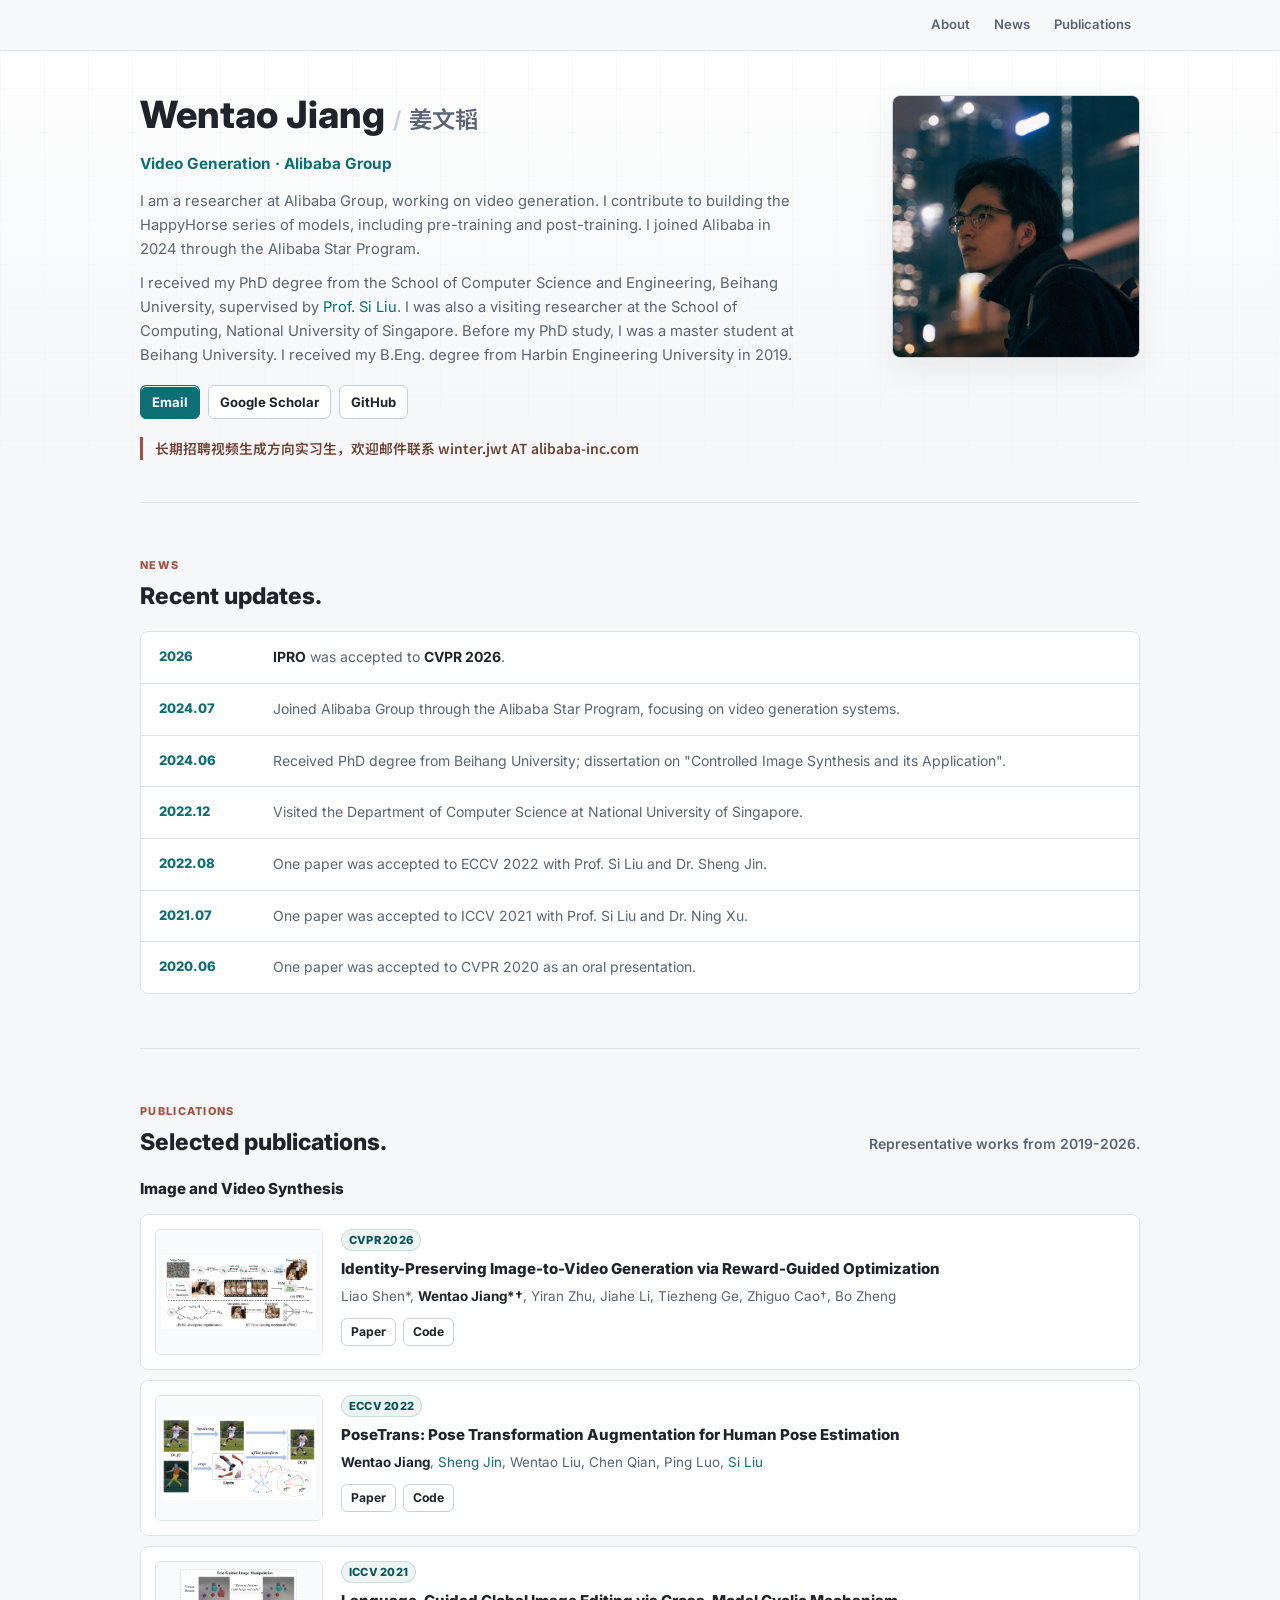
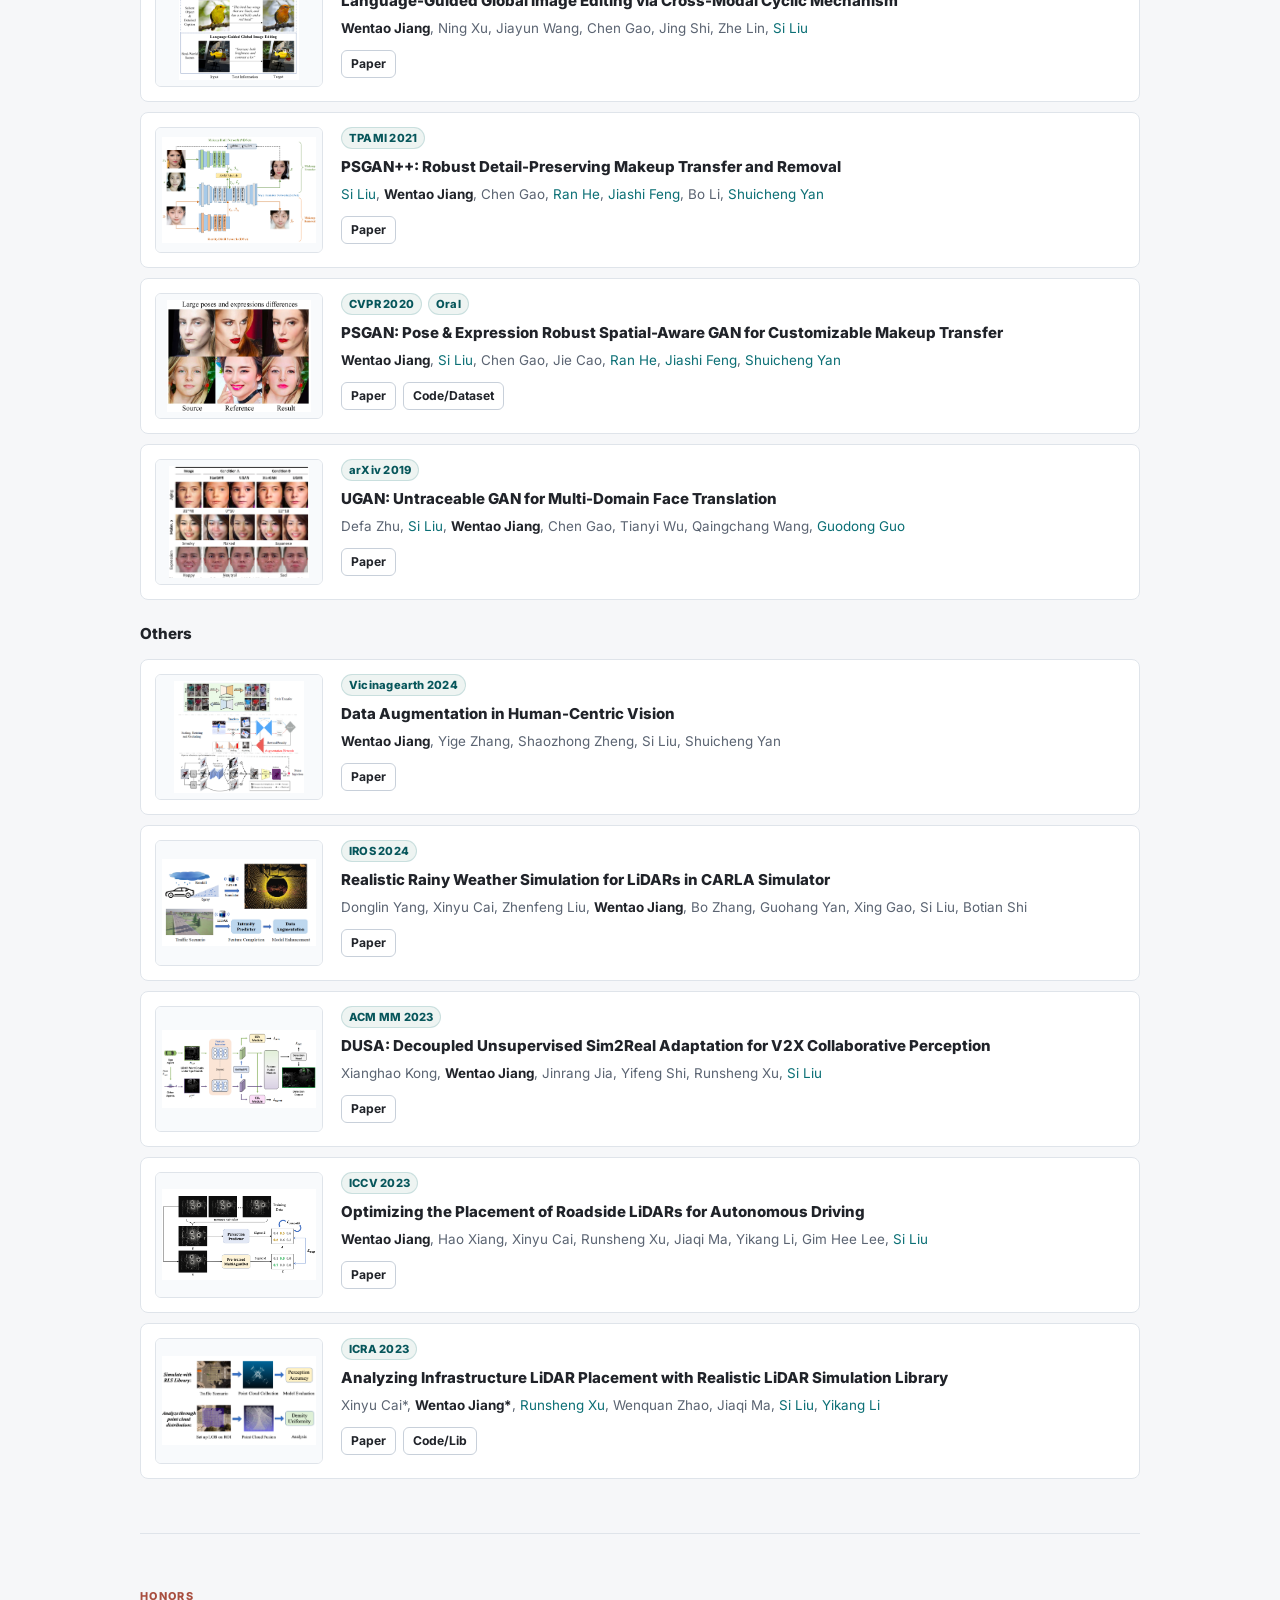
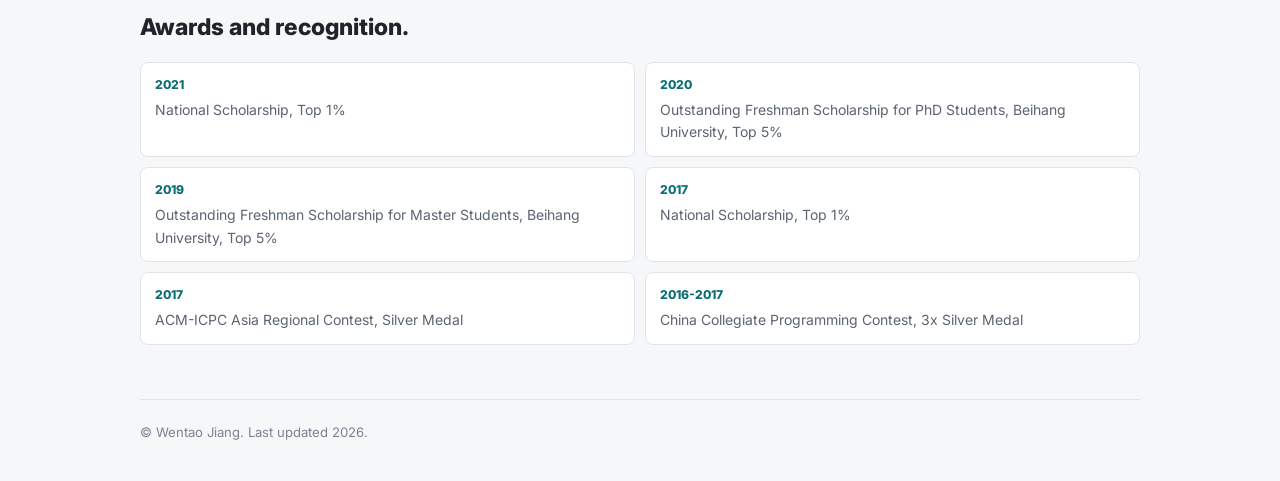
==== commit 7f30e878: "Redesign homepage" ====
--- a/index.html
+++ b/index.html
@@ -1,597 +1,300 @@
 <!DOCTYPE html>
-<html lang="zh-CN">
+<html lang="en">
 <head>
   <meta charset="UTF-8">
   <meta name="viewport" content="width=device-width, initial-scale=1.0">
-  <meta name="google-site-verification" content="3Pi5gRNVZ_uFXQ1gBBx91DHgGFC32ASIPVvSeEiTqz8" />
+  <meta name="google-site-verification" content="3Pi5gRNVZ_uFXQ1gBBx91DHgGFC32ASIPVvSeEiTqz8">
   <title>Wentao Jiang | 姜文韬</title>
-  <link rel="icon" type="image/png" href="sjtu_icon.png">
-  <link rel="shortcut icon" href="image/favicon.ico" />
-  <link rel="bookmark" href="image/favicon.ico" />
-  <link href="https://fonts.googleapis.com/css2?family=Nunito:wght@400;500;600;700&family=Noto+Sans+SC:wght@400;500;600&display=swap" rel="stylesheet">
-  <style>
-    :root {
-      --bg: #f7f8fb;
-      --card: #ffffff;
-      --text: #1c1f26;
-      --muted: #5c6070;
-      --line: #e5e8f0;
-      --primary: #1f7ae0;
-      --accent: #ff9c5f;
-      --shadow: 0 15px 45px rgba(21, 38, 82, 0.08);
-      --radius: 26px;
-    }
-
-    * {
-      box-sizing: border-box;
-      margin: 0;
-      padding: 0;
-    }
-
-    body {
-      font-family: 'Nunito', 'Noto Sans SC', 'PingFang SC', 'Microsoft YaHei', -apple-system, BlinkMacSystemFont, 'Segoe UI', sans-serif;
-      background: var(--bg);
-      color: var(--text);
-      line-height: 1.7;
-      -webkit-font-smoothing: antialiased;
-    }
-
-    a {
-      color: var(--primary);
-      text-decoration: none;
-      transition: opacity .2s ease;
-    }
-
-    a:hover {
-      opacity: .7;
-    }
-
-    .legacy-red {
-      color: #c62828;
-      font-weight: 600;
-    }
-
-    .page {
-      max-width: 1200px;
-      margin: 0 auto;
-      padding: 32px clamp(16px, 5vw, 48px) 80px;
-    }
-
-    header {
-      background: linear-gradient(135deg, #202637 0%, #0b1630 60%, #102c57 100%);
-      border-radius: var(--radius);
-      padding: 48px clamp(24px, 5vw, 60px);
-      color: #fff;
-      display: grid;
-      grid-template-columns: minmax(360px, 3fr) minmax(180px, 1.25fr);
-      gap: 40px;
-      box-shadow: var(--shadow);
-      position: relative;
-      overflow: hidden;
-    }
-
-    header::after {
-      content: '';
-      position: absolute;
-      inset: 0;
-      background: radial-gradient(circle at 20% 20%, rgba(255, 255, 255, 0.1), transparent 55%),
-                  radial-gradient(circle at 80% 10%, rgba(255, 255, 255, 0.08), transparent 50%);
-      pointer-events: none;
-    }
-
-    .hero-text {
-      position: relative;
-      z-index: 1;
-    }
-
-    .hero-title {
-      font-size: clamp(40px, 5vw, 56px);
-      font-weight: 600;
-      letter-spacing: -0.02em;
-      margin-bottom: 12px;
-    }
-
-    .hero-sub {
-      font-size: 20px;
-      color: rgba(255, 255, 255, 0.85);
-      margin-bottom: 20px;
-    }
-
-    .hero-desc {
-      color: rgba(255, 255, 255, 0.8);
-      font-size: 16px;
-      margin-bottom: 28px;
-    }
-
-    .hero-highlight {
-      display: inline-block;
-      padding: 10px 20px;
-      border-radius: 999px;
-      background: rgba(255, 255, 255, 0.1);
-      border: 1px solid rgba(255, 255, 255, 0.2);
-      font-size: 15px;
-      margin-bottom: 20px;
-    }
-
-    .hero-links {
-      display: flex;
-      flex-wrap: wrap;
-      gap: 14px;
-    }
-
-    .hero-links a {
-      display: inline-flex;
-      align-items: center;
-      gap: 8px;
-      padding: 10px 18px;
-      border-radius: 12px;
-      background: rgba(255, 255, 255, 0.08);
-      color: #fff;
-      font-size: 15px;
-      transition: transform .2s ease, background .2s ease;
-    }
-
-    .hero-links a:hover {
-      transform: translateY(-2px);
-      background: rgba(255, 255, 255, 0.18);
-    }
-
-    .hero-photo {
-      position: relative;
-      z-index: 1;
-      justify-self: center;
-    }
-
-    .hero-photo img {
-      width: 220px;
-      height: 220px;
-      object-fit: cover;
-      border-radius: 30px;
-      border: 6px solid rgba(255, 255, 255, 0.25);
-      box-shadow: 0 30px 40px rgba(5, 5, 20, 0.45);
-    }
-
-    nav {
-      margin: 40px 0 24px;
-      display: flex;
-      flex-wrap: wrap;
-      gap: 12px;
-    }
-
-    nav a {
-      padding: 10px 18px;
-      border-radius: 999px;
-      background: var(--card);
-      border: 1px solid var(--line);
-      font-size: 14px;
-      color: var(--muted);
-    }
-
-    section {
-      background: var(--card);
-      border-radius: var(--radius);
-      padding: 36px clamp(24px, 4vw, 48px);
-      box-shadow: var(--shadow);
-      margin-bottom: 32px;
-    }
-
-    .section-title {
-      font-size: 28px;
-      font-weight: 600;
-      margin-bottom: 8px;
-    }
-
-    .section-subtitle {
-      color: var(--muted);
-      margin-bottom: 28px;
-    }
-
-    .news-grid {
-      display: grid;
-      gap: 18px;
-    }
-
-    .news-card {
-      display: flex;
-      gap: 18px;
-      padding-bottom: 18px;
-      border-bottom: 1px solid var(--line);
-    }
-
-    .news-card:last-child {
-      border-bottom: none;
-    }
-
-    .news-date {
-      font-weight: 600;
-      font-size: 14px;
-      color: var(--primary);
-      min-width: 88px;
-    }
-
-    .news-text {
-      color: var(--text);
-      font-size: 15px;
-    }
-
-    .grid-2 {
-      display: grid;
-      grid-template-columns: repeat(auto-fit, minmax(260px, 1fr));
-      gap: 24px;
-    }
-
-    .info-card {
-      padding: 24px;
-      border: 1px solid var(--line);
-      border-radius: 20px;
-      background: rgba(31, 122, 224, 0.03);
-    }
-
-    .info-card h3 {
-      font-size: 18px;
-      margin-bottom: 12px;
-    }
-
-    .info-card p {
-      color: var(--muted);
-      font-size: 15px;
-    }
-
-    .publication-list {
-      display: grid;
-      gap: 20px;
-    }
-
-    .publication-card {
-      border: 1px solid var(--line);
-      border-radius: 22px;
-      padding: 24px;
-      display: grid;
-      grid-template-columns: 160px 1fr;
-      gap: 20px;
-      align-items: center;
-      transition: transform .2s ease, box-shadow .2s ease;
-    }
-
-    .publication-card:hover {
-      transform: translateY(-4px);
-      box-shadow: var(--shadow);
-    }
-
-    .pub-thumb {
-      width: 100%;
-      height: 120px;
-      border-radius: 18px;
-      overflow: hidden;
-      background: var(--bg);
-    }
-
-    .pub-thumb img {
-      width: 100%;
-      height: 100%;
-      object-fit: cover;
-    }
-
-    .pub-meta h3 {
-      font-size: 18px;
-      margin-bottom: 10px;
-    }
-
-    .pub-meta p {
-      margin-bottom: 6px;
-      font-size: 14px;
-      color: var(--muted);
-    }
-
-    .pub-venue {
-      margin: 6px 0 12px;
-      display: flex;
-      flex-wrap: wrap;
-      gap: 8px;
-    }
-
-    .pub-links {
-      display: flex;
-      gap: 12px;
-      flex-wrap: wrap;
-      margin-top: 8px;
-    }
-
-    .pub-links a {
-      font-size: 13px;
-      border: 1px solid var(--line);
-      padding: 6px 12px;
-      border-radius: 999px;
-    }
-
-    .venue-pill {
-      display: inline-flex;
-      align-items: center;
-      padding: 3px 10px;
-      border-radius: 999px;
-      font-size: 11px;
-      letter-spacing: 0.6px;
-      text-transform: uppercase;
-      background: linear-gradient(135deg, rgba(31, 122, 224, 0.15), rgba(31, 122, 224, 0.3));
-      color: #0b3c91;
-      font-weight: 700;
-    }
-
-    .honors-list {
-      list-style: none;
-      display: grid;
-      gap: 16px;
-    }
-
-    .honors-list li {
-      padding-left: 18px;
-      border-left: 3px solid var(--primary);
-      color: var(--muted);
-    }
-
-    .footer {
-      text-align: center;
-      color: var(--muted);
-      margin-top: 48px;
-      font-size: 14px;
-    }
-
-    @media (max-width: 720px) {
-      .publication-card {
-        grid-template-columns: 1fr;
-      }
-      .pub-thumb {
-        height: 180px;
-      }
-      header {
-        text-align: center;
-        grid-template-columns: 1fr;
-      }
-      .hero-links {
-        justify-content: center;
-      }
-    }
-  </style>
+  <link rel="icon" type="image/svg+xml" href="favicon.svg">
+  <link rel="preconnect" href="https://fonts.googleapis.com">
+  <link rel="preconnect" href="https://fonts.gstatic.com" crossorigin>
+  <link href="https://fonts.googleapis.com/css2?family=Inter:wght@400;500;600;700;800&amp;family=Noto+Sans+SC:wght@400;500;600;700&amp;display=swap" rel="stylesheet">
+  <link rel="stylesheet" href="stylesheet.css">
 </head>
 <body>
-  <div class="page">
-    <header>
-      <div class="hero-text">
-        <div class="hero-title">Wentao Jiang <span style="font-family: 'Noto Sans SC', sans-serif; font-weight: 500;">姜文韬</span></div>
-        <div class="hero-sub">Algorithm Engineer · Alibaba Group</div>
-        <p class="hero-desc">
-		     I am an algorithm engineer working on image/video generation at Alimama, Alibaba Group, which I joined through the "Alibaba Star Program". I obtained my PhD degree (2019-2024) from the School of Computer Science and Engineering, Beihang University (BUAA), supervised by <a href="https://scholar.google.com/citations?user=-QtVtNEAAAAJ">Prof. Si Liu</a>. I used to visit SoC, NUS, supervised by <a href="https://www.comp.nus.edu.sg/~leegh/">Prof. Gim Hee Lee</a>. Before my PhD study, I was a master student at Beihang University (BUAA). I received my B.Eng. degree from Harbin Engineering University (HEU) in 2019.
+  <a class="skip-link" href="#main">Skip to content</a>
+
+  <header class="site-header">
+    <nav class="topbar" aria-label="Primary navigation">
+      <div class="nav-links">
+        <a href="#about">About</a>
+        <a href="#news">News</a>
+        <a href="#publications">Publications</a>
+      </div>
+    </nav>
+  </header>
+
+  <main id="main">
+    <section id="about" class="hero" aria-labelledby="hero-title">
+      <div class="hero-copy">
+        <h1 id="hero-title">Wentao Jiang <span class="name-divider" aria-hidden="true">/</span> <span class="cn-name" lang="zh-CN">姜文韬</span></h1>
+        <p class="hero-role">Video Generation · Alibaba Group</p>
+        <div class="hero-summary">
+          <p>
+            I am a researcher at Alibaba Group, working on video generation. I contribute to building the HappyHorse
+            series of models, including pre-training and post-training. I joined Alibaba in 2024 through the Alibaba Star Program.
+          </p>
+          <p>
+            I received my PhD degree from the School of Computer Science and Engineering, Beihang University, supervised by
+            <a href="https://scholar.google.com/citations?user=-QtVtNEAAAAJ">Prof. Si Liu</a>. I was also a visiting
+            researcher at the School of Computing, National University of Singapore. Before my PhD study, I was a master
+            student at Beihang University. I received my B.Eng. degree from Harbin Engineering University in 2019.
+          </p>
+        </div>
+        <div class="hero-actions" aria-label="Profile links">
+          <a class="button button-primary" href="mailto:wtjiang98@gmail.com">Email</a>
+          <a class="button" href="https://scholar.google.com/citations?hl=en&amp;user=fUKzRuD8RjAC">Google Scholar</a>
+          <a class="button" href="https://github.com/wtjiang98">GitHub</a>
+        </div>
+        <p class="recruiting-note" lang="zh-CN">
+          长期招聘视频生成方向实习生，欢迎邮件联系 winter.jwt AT alibaba-inc.com
         </p>
-        <div class="hero-highlight"><span class="legacy-red">长期招聘视频/图像生成方向的实习生，有意请发邮件至winter.jwt AT alibaba-inc.com</span></div>
-        <div class="hero-links">
-          <a href="mailto:wtjiang98@gmail.com">📧 Email</a>
-          <a href="https://scholar.google.com/citations?hl=en&user=fUKzRuD8RjAC">📚 Scholar</a>
-          <a href="https://github.com/wtjiang98">💻 GitHub</a>
-        </div>
-      </div>
-      <div class="hero-photo">
-        <img src="images/wb_small.jpg" alt="Wentao Jiang portrait">
-      </div>
-    </header>
-
-    <nav>
-      <a href="#about">About</a>
-      <a href="#news">News</a>
-      <a href="#pubs">Publications</a>
-      <a href="#honors">Honors</a>
-    </nav>
-
-    <section id="about">
-      <div class="section-title">About</div>
-      <p class="section-subtitle">Research focus on video and image generation, including pre-training, post-training and RLHF.</p>
-      <div class="grid-2">
-        <div class="info-card">
-          <h3>Experience</h3>
-          <p>Algorithm Expert, Alimama · Alibaba Group<br />PhD, Beihang University (Prof. Si Liu)<br />Visiting Researcher, NUS (Prof. Gim Hee Lee)
-            <br />Intern, Shanghai AI Laboratory & Sensetime Research
-          </p>
-        </div>
-        <div class="info-card">
-          <h3>Keywords</h3>
-          <p>AIGC · Diffusion · Video Generation · Image Generation</p>
-        </div>
-      </div>
+      </div>
+
+      <aside class="profile-panel" aria-label="Portrait">
+        <img src="images/wb_small.jpg" alt="Portrait of Wentao Jiang">
+      </aside>
     </section>
 
-    <section id="news">
-      <div class="section-title">Latest News</div>
-      <p class="section-subtitle">Milestones and updates.</p>
-      <div class="news-grid">
-        <div class="news-card">
-          <div class="news-date">2024.07</div>
-          <div class="news-text">Joined Alibaba Group, focusing on AIGC and creative generation systems.</div>
-        </div>
-        <div class="news-card">
-          <div class="news-date">2024.06</div>
-          <div class="news-text">Received PhD degree from Beihang University; dissertation on "Controlled Image Synthesis and its Application".</div>
-        </div>
-        <div class="news-card">
-          <div class="news-date">2022.12</div>
-          <div class="news-text">Visiting the Department of Computer Science at National University of Singapore (NUS).</div>
-        </div>
-        <div class="news-card">
-          <div class="news-date">2022.08</div>
-          <div class="news-text">ECCV 2022 paper accepted with Prof. Si Liu and Dr. Sheng Jin.</div>
-        </div>
-        <div class="news-card">
-          <div class="news-date">2021.07</div>
-          <div class="news-text">ICCV 2021 paper accepted with Prof. Si Liu and Dr. Ning Xu.</div>
-        </div>
-        <div class="news-card">
-          <div class="news-date">2021.05</div>
-          <div class="news-text">TPAMI 2021 paper accepted with Prof. Si Liu.</div>
-        </div>
-        <div class="news-card">
-          <div class="news-date">2020.06</div>
-          <div class="news-text">1 paper with Prof. Si Liu is accepted by CVPR 2020 as <span class="legacy-red">Oral Presentation</span>!</div>
-        </div>
+    <section id="news" class="content-section">
+      <div class="section-heading">
+        <p class="section-kicker">News</p>
+        <h2>Recent updates.</h2>
+      </div>
+      <div class="timeline">
+        <article class="timeline-item">
+          <span class="timeline-date">2026</span>
+          <p><strong>IPRO</strong> was accepted to <strong>CVPR 2026</strong>.</p>
+        </article>
+        <article class="timeline-item">
+          <span class="timeline-date">2024.07</span>
+          <p>Joined Alibaba Group through the Alibaba Star Program, focusing on video generation systems.</p>
+        </article>
+        <article class="timeline-item">
+          <span class="timeline-date">2024.06</span>
+          <p>Received PhD degree from Beihang University; dissertation on "Controlled Image Synthesis and its Application".</p>
+        </article>
+        <article class="timeline-item">
+          <span class="timeline-date">2022.12</span>
+          <p>Visited the Department of Computer Science at National University of Singapore.</p>
+        </article>
+        <article class="timeline-item">
+          <span class="timeline-date">2022.08</span>
+          <p>One paper was accepted to ECCV 2022 with Prof. Si Liu and Dr. Sheng Jin.</p>
+        </article>
+        <article class="timeline-item">
+          <span class="timeline-date">2021.07</span>
+          <p>One paper was accepted to ICCV 2021 with Prof. Si Liu and Dr. Ning Xu.</p>
+        </article>
+        <article class="timeline-item">
+          <span class="timeline-date">2020.06</span>
+          <p>One paper was accepted to CVPR 2020 as an oral presentation.</p>
+        </article>
       </div>
     </section>
 
-    <section id="pubs">
-      <div class="section-title">Selected Publications</div>
-      <p class="section-subtitle">Representative works from 2019-2025.</p>
+    <section id="publications" class="content-section">
+      <div class="section-heading publications-heading">
+        <div>
+          <p class="section-kicker">Publications</p>
+          <h2>Selected publications.</h2>
+        </div>
+        <p class="section-note">Representative works from 2019-2026.</p>
+      </div>
+
       <div class="publication-list">
-        <div class="publication-card">
-          <div class="pub-thumb"><img src="images/IPRO.png" alt="IPRO"></div>
-          <div class="pub-meta">
+        <div class="publication-group">
+          <h3 class="publication-group-title">Image and Video Synthesis</h3>
+        </div>
+
+        <article class="publication">
+          <a class="publication-thumb" href="https://arxiv.org/pdf/2510.14255" aria-label="Open IPRO paper">
+            <img src="images/IPRO.png" alt="IPRO project preview">
+          </a>
+          <div class="publication-body">
+            <div class="publication-venue">
+              <span>CVPR 2026</span>
+            </div>
             <h3>Identity-Preserving Image-to-Video Generation via Reward-Guided Optimization</h3>
-            <p>Liao Shen*, <strong><u>Wentao Jiang*†</u></strong>, Yiran Zhu, Jiahe Li, Tiezheng Ge, Zhiguo Cao†, Bo Zheng</p>
-            <div class="pub-venue"><span class="venue-pill">ArXiv · 2025</span></div>
-            <div class="pub-links">
+            <p class="authors">Liao Shen*, <strong>Wentao Jiang*†</strong>, Yiran Zhu, Jiahe Li, Tiezheng Ge, Zhiguo Cao†, Bo Zheng</p>
+            <div class="publication-links">
               <a href="https://arxiv.org/pdf/2510.14255">Paper</a>
               <a href="https://alibaba.github.io/ROLL/docs/User%20Guides/Algorithms/Reward_FL">Code</a>
             </div>
           </div>
-        </div>
-
-        <div class="publication-card">
-          <div class="pub-thumb"><img src="images/augemantation_survey.png" alt="Survey"></div>
-          <div class="pub-meta">
+        </article>
+
+        <article class="publication">
+          <a class="publication-thumb" href="https://arxiv.org/pdf/2208.07755" aria-label="Open PoseTrans paper">
+            <img src="images/posetrans.png" alt="PoseTrans project preview">
+          </a>
+          <div class="publication-body">
+            <div class="publication-venue"><span>ECCV 2022</span></div>
+            <h3>PoseTrans: Pose Transformation Augmentation for Human Pose Estimation</h3>
+            <p class="authors"><strong>Wentao Jiang</strong>, <a href="https://jin-s13.github.io/">Sheng Jin</a>, Wentao Liu, Chen Qian, Ping Luo, <a href="http://colalab.org/people">Si Liu</a></p>
+            <div class="publication-links">
+              <a href="https://arxiv.org/pdf/2208.07755">Paper</a>
+              <a href="https://github.com/wtjiang98/PoseTrans">Code</a>
+            </div>
+          </div>
+        </article>
+
+        <article class="publication">
+          <a class="publication-thumb" href="https://openaccess.thecvf.com/content/ICCV2021/papers/Jiang_Language-Guided_Global_Image_Editing_via_Cross-Modal_Cyclic_Mechanism_ICCV_2021_paper.pdf" aria-label="Open LGIE paper">
+            <img src="images/LGIE.png" alt="LGIE project preview">
+          </a>
+          <div class="publication-body">
+            <div class="publication-venue"><span>ICCV 2021</span></div>
+            <h3>Language-Guided Global Image Editing via Cross-Modal Cyclic Mechanism</h3>
+            <p class="authors"><strong>Wentao Jiang</strong>, Ning Xu, Jiayun Wang, Chen Gao, Jing Shi, Zhe Lin, <a href="http://colalab.org/people">Si Liu</a></p>
+            <div class="publication-links">
+              <a href="https://openaccess.thecvf.com/content/ICCV2021/papers/Jiang_Language-Guided_Global_Image_Editing_via_Cross-Modal_Cyclic_Mechanism_ICCV_2021_paper.pdf">Paper</a>
+            </div>
+          </div>
+        </article>
+
+        <article class="publication">
+          <a class="publication-thumb" href="https://arxiv.org/abs/2105.12324" aria-label="Open PSGAN++ paper">
+            <img src="images/psgan++.png" alt="PSGAN++ project preview">
+          </a>
+          <div class="publication-body">
+            <div class="publication-venue"><span>TPAMI 2021</span></div>
+            <h3>PSGAN++: Robust Detail-Preserving Makeup Transfer and Removal</h3>
+            <p class="authors"><a href="http://colalab.org/people">Si Liu</a>, <strong>Wentao Jiang</strong>, Chen Gao, <a href="http://people.ucas.ac.cn/~0019861?language=en">Ran He</a>, <a href="https://sites.google.com/site/jshfeng/">Jiashi Feng</a>, Bo Li, <a href="https://www.ece.nus.edu.sg/stfpage/eleyans/">Shuicheng Yan</a></p>
+            <div class="publication-links">
+              <a href="https://arxiv.org/abs/2105.12324">Paper</a>
+            </div>
+          </div>
+        </article>
+
+        <article class="publication">
+          <a class="publication-thumb" href="https://arxiv.org/abs/1909.06956" aria-label="Open PSGAN paper">
+            <img src="images/psgan.jpg" alt="PSGAN project preview">
+          </a>
+          <div class="publication-body">
+            <div class="publication-venue">
+              <span>CVPR 2020</span>
+              <span>Oral</span>
+            </div>
+            <h3>PSGAN: Pose &amp; Expression Robust Spatial-Aware GAN for Customizable Makeup Transfer</h3>
+            <p class="authors"><strong>Wentao Jiang</strong>, <a href="http://colalab.org/people">Si Liu</a>, Chen Gao, Jie Cao, <a href="http://people.ucas.ac.cn/~0019861?language=en">Ran He</a>, <a href="https://sites.google.com/site/jshfeng/">Jiashi Feng</a>, <a href="https://www.ece.nus.edu.sg/stfpage/eleyans/">Shuicheng Yan</a></p>
+            <div class="publication-links">
+              <a href="https://arxiv.org/abs/1909.06956">Paper</a>
+              <a href="https://github.com/wtjiang98/PSGAN">Code/Dataset</a>
+            </div>
+          </div>
+        </article>
+
+        <article class="publication">
+          <a class="publication-thumb" href="https://arxiv.org/abs/1907.11418" aria-label="Open UGAN paper">
+            <img src="images/ugan.jpg" alt="UGAN project preview">
+          </a>
+          <div class="publication-body">
+            <div class="publication-venue"><span>arXiv 2019</span></div>
+            <h3>UGAN: Untraceable GAN for Multi-Domain Face Translation</h3>
+            <p class="authors">Defa Zhu, <a href="http://colalab.org/people">Si Liu</a>, <strong>Wentao Jiang</strong>, Chen Gao, Tianyi Wu, Qaingchang Wang, <a href="http://pages.cs.wisc.edu/~gdguo/">Guodong Guo</a></p>
+            <div class="publication-links">
+              <a href="https://arxiv.org/abs/1907.11418">Paper</a>
+            </div>
+          </div>
+        </article>
+
+        <div class="publication-group">
+          <h3 class="publication-group-title">Others</h3>
+        </div>
+
+        <article class="publication">
+          <a class="publication-thumb" href="https://arxiv.org/pdf/2403.08650" aria-label="Open Data Augmentation in Human-Centric Vision paper">
+            <img src="images/augemantation_survey.png" alt="Data augmentation survey preview">
+          </a>
+          <div class="publication-body">
+            <div class="publication-venue"><span>Vicinagearth 2024</span></div>
             <h3>Data Augmentation in Human-Centric Vision</h3>
-            <p><strong><u>Wentao Jiang</u></strong>, Yige Zhang, Shaozhong Zheng, Si Liu, Shuicheng Yan</p>
-            <div class="pub-venue"><span class="venue-pill">Vicinagearth · 2024</span></div>
-            <div class="pub-links">
+            <p class="authors"><strong>Wentao Jiang</strong>, Yige Zhang, Shaozhong Zheng, Si Liu, Shuicheng Yan</p>
+            <div class="publication-links">
               <a href="https://arxiv.org/pdf/2403.08650">Paper</a>
             </div>
           </div>
-        </div>
-
-        <div class="publication-card">
-          <div class="pub-thumb"><img src="images/iros2024.png" alt="IROS"></div>
-          <div class="pub-meta">
+        </article>
+
+        <article class="publication">
+          <a class="publication-thumb" href="https://arxiv.org/pdf/2312.12772" aria-label="Open Realistic Rainy Weather Simulation paper">
+            <img src="images/iros2024.png" alt="IROS 2024 project preview">
+          </a>
+          <div class="publication-body">
+            <div class="publication-venue"><span>IROS 2024</span></div>
             <h3>Realistic Rainy Weather Simulation for LiDARs in CARLA Simulator</h3>
-            <p>Donglin Yang, Xinyu Cai, Zhenfeng Liu, <strong><u>Wentao Jiang</u></strong>, Bo Zhang, Guohang Yan, Xing Gao, Si Liu, Botian Shi</p>
-            <div class="pub-venue"><span class="venue-pill">IROS · 2024</span></div>
-            <div class="pub-links">
+            <p class="authors">Donglin Yang, Xinyu Cai, Zhenfeng Liu, <strong>Wentao Jiang</strong>, Bo Zhang, Guohang Yan, Xing Gao, Si Liu, Botian Shi</p>
+            <div class="publication-links">
               <a href="https://arxiv.org/pdf/2312.12772">Paper</a>
             </div>
           </div>
-        </div>
-
-        <div class="publication-card">
-          <div class="pub-thumb"><img src="images/mm23.png" alt="ACM MM"></div>
-          <div class="pub-meta">
+        </article>
+
+        <article class="publication">
+          <a class="publication-thumb" href="https://arxiv.org/pdf/2310.08117" aria-label="Open DUSA paper">
+            <img src="images/mm23.png" alt="DUSA project preview">
+          </a>
+          <div class="publication-body">
+            <div class="publication-venue"><span>ACM MM 2023</span></div>
             <h3>DUSA: Decoupled Unsupervised Sim2Real Adaptation for V2X Collaborative Perception</h3>
-            <p>Xianghao Kong, <strong><u>Wentao Jiang</u></strong>, Jinrang Jia, Yifeng Shi, Runsheng Xu, <a href="http://colalab.org/people">Si Liu</a></p>
-            <div class="pub-venue"><span class="venue-pill">ACM MM · 2023</span></div>
-            <div class="pub-links">
+            <p class="authors">Xianghao Kong, <strong>Wentao Jiang</strong>, Jinrang Jia, Yifeng Shi, Runsheng Xu, <a href="http://colalab.org/people">Si Liu</a></p>
+            <div class="publication-links">
               <a href="https://arxiv.org/pdf/2310.08117">Paper</a>
             </div>
           </div>
-        </div>
-
-        <div class="publication-card">
-          <div class="pub-thumb"><img src="images/rsuopt.png" alt="RSU"></div>
-          <div class="pub-meta">
+        </article>
+
+        <article class="publication">
+          <a class="publication-thumb" href="https://openaccess.thecvf.com/content/ICCV2023/papers/Jiang_Optimizing_the_Placement_of_Roadside_LiDARs_for_Autonomous_Driving_ICCV_2023_paper.pdf" aria-label="Open RSU placement paper">
+            <img src="images/rsuopt.png" alt="RSU placement project preview">
+          </a>
+          <div class="publication-body">
+            <div class="publication-venue"><span>ICCV 2023</span></div>
             <h3>Optimizing the Placement of Roadside LiDARs for Autonomous Driving</h3>
-            <p><strong><u>Wentao Jiang</u></strong>, Hao Xiang, Xinyu Cai, Runsheng Xu, Jiaqi Ma, Yikang Li, Gim Hee Lee, <a href="http://colalab.org/people">Si Liu</a></p>
-            <div class="pub-venue"><span class="venue-pill">ICCV · 2023</span></div>
-            <div class="pub-links">
+            <p class="authors"><strong>Wentao Jiang</strong>, Hao Xiang, Xinyu Cai, Runsheng Xu, Jiaqi Ma, Yikang Li, Gim Hee Lee, <a href="http://colalab.org/people">Si Liu</a></p>
+            <div class="publication-links">
               <a href="https://openaccess.thecvf.com/content/ICCV2023/papers/Jiang_Optimizing_the_Placement_of_Roadside_LiDARs_for_Autonomous_Driving_ICCV_2023_paper.pdf">Paper</a>
             </div>
           </div>
-        </div>
-
-        <div class="publication-card">
-          <div class="pub-thumb"><img src="images/rsu.png" alt="ICRA"></div>
-          <div class="pub-meta">
+        </article>
+
+        <article class="publication">
+          <a class="publication-thumb" href="https://arxiv.org/pdf/2211.15975" aria-label="Open Infrastructure LiDAR Placement paper">
+            <img src="images/rsu.png" alt="Infrastructure LiDAR project preview">
+          </a>
+          <div class="publication-body">
+            <div class="publication-venue"><span>ICRA 2023</span></div>
             <h3>Analyzing Infrastructure LiDAR Placement with Realistic LiDAR Simulation Library</h3>
-            <p>Xinyu Cai*, <strong><u>Wentao Jiang*</u></strong>, <a href="https://derrickxunu.github.io/">Runsheng Xu</a>, Wenquan Zhao, Jiaqi Ma, <a href="http://colalab.org/people">Si Liu</a>, <a href="https://liyikang.top/">Yikang Li</a></p>
-            <div class="pub-venue"><span class="venue-pill">ICRA · 2023</span></div>
-            <div class="pub-links">
+            <p class="authors">Xinyu Cai*, <strong>Wentao Jiang*</strong>, <a href="https://derrickxunu.github.io/">Runsheng Xu</a>, Wenquan Zhao, Jiaqi Ma, <a href="http://colalab.org/people">Si Liu</a>, <a href="https://liyikang.top/">Yikang Li</a></p>
+            <div class="publication-links">
               <a href="https://arxiv.org/pdf/2211.15975">Paper</a>
               <a href="https://github.com/PJLab-ADG/LiDARSimLib-and-Placement-Evaluation">Code/Lib</a>
             </div>
           </div>
-        </div>
-
-        <div class="publication-card">
-          <div class="pub-thumb"><img src="images/posetrans.png" alt="PoseTrans"></div>
-          <div class="pub-meta">
-            <h3>PoseTrans: Pose Transformation Augmentation for Human Pose Estimation</h3>
-            <p><strong><u>Wentao Jiang</u></strong>, <a href="https://jin-s13.github.io/">Sheng Jin</a>, Wentao Liu, Chen Qian, Ping Luo, <a href="http://colalab.org/people">Si Liu</a></p>
-            <div class="pub-venue"><span class="venue-pill">ECCV · 2022</span></div>
-            <div class="pub-links">
-              <a href="https://arxiv.org/pdf/2208.07755">Paper</a>
-              <a href="https://github.com/wtjiang98/PoseTrans">Code</a>
-            </div>
-          </div>
-        </div>
-
-        <div class="publication-card">
-          <div class="pub-thumb"><img src="images/LGIE.png" alt="LGIE"></div>
-          <div class="pub-meta">
-            <h3>Language-Guided Global Image Editing via Cross-Modal Cyclic Mechanism</h3>
-            <p><strong><u>Wentao Jiang</u></strong>, Ning Xu, Jiayun Wang, Chen Gao, Jing Shi, Zhe Lin, <a href="http://colalab.org/people">Si Liu</a></p>
-            <div class="pub-venue"><span class="venue-pill">ICCV · 2021</span></div>
-            <div class="pub-links">
-              <a href="https://openaccess.thecvf.com/content/ICCV2021/papers/Jiang_Language-Guided_Global_Image_Editing_via_Cross-Modal_Cyclic_Mechanism_ICCV_2021_paper.pdf">Paper</a>
-            </div>
-          </div>
-        </div>
-
-        <div class="publication-card">
-          <div class="pub-thumb"><img src="images/psgan++.png" alt="PSGAN++"></div>
-          <div class="pub-meta">
-            <h3>PSGAN++: Robust Detail-Preserving Makeup Transfer and Removal</h3>
-            <p><a href="http://colalab.org/people">Si Liu</a>, <strong><u>Wentao Jiang</u></strong>, Chen Gao, <a href="http://people.ucas.ac.cn/~0019861?language=en">Ran He</a>, <a href="https://sites.google.com/site/jshfeng/">Jiashi Feng</a>, Bo Li, <a href="https://www.ece.nus.edu.sg/stfpage/eleyans/">Shuicheng Yan</a></p>
-            <div class="pub-venue"><span class="venue-pill">TPAMI · 2021</span></div>
-            <div class="pub-links">
-              <a href="https://arxiv.org/abs/2105.12324">Paper</a>
-            </div>
-          </div>
-        </div>
-
-        <div class="publication-card">
-          <div class="pub-thumb"><img src="images/psgan.jpg" alt="PSGAN"></div>
-          <div class="pub-meta">
-            <h3>PSGAN: Pose & Expression Robust Spatial-Aware GAN for Customizable Makeup Transfer</h3>
-            <p><strong><u>Wentao Jiang</u></strong>, <a href="http://colalab.org/people">Si Liu</a>, Chen Gao, Jie Cao, <a href="http://people.ucas.ac.cn/~0019861?language=en">Ran He</a>, <a href="https://sites.google.com/site/jshfeng/">Jiashi Feng</a>, <a href="https://www.ece.nus.edu.sg/stfpage/eleyans/">Shuicheng Yan</a></p>
-            <div class="pub-venue"><span class="venue-pill">CVPR · 2020</span></div>
-            <p><span class="legacy-red">(Oral Presentation, 5% acceptance rate)</span></p>
-            <div class="pub-links">
-              <a href="https://arxiv.org/abs/1909.06956">Paper</a>
-              <a href="https://github.com/wtjiang98/PSGAN">Code/Dataset</a>
-            </div>
-          </div>
-        </div>
-
-        <div class="publication-card">
-          <div class="pub-thumb"><img src="images/ugan.jpg" alt="UGAN"></div>
-          <div class="pub-meta">
-            <h3>UGAN: Untraceable GAN for Multi-Domain Face Translation</h3>
-            <p>Defa Zhu, <a href="http://colalab.org/people">Si Liu</a>, <strong><u>Wentao Jiang</u></strong>, Chen Gao, Tianyi Wu, Qaingchang Wang, <a href="http://pages.cs.wisc.edu/~gdguo/">Guodong Guo</a></p>
-            <div class="pub-venue"><span class="venue-pill">arXiv · 2019</span></div>
-            <div class="pub-links">
-              <a href="https://arxiv.org/abs/1907.11418">Paper</a>
-            </div>
-          </div>
-        </div>
+        </article>
+
       </div>
     </section>
 
-    <section id="honors">
-      <div class="section-title">Honors & Awards</div>
-      <p class="section-subtitle">Recognitions in academics & competitions.</p>
+    <section id="honors" class="content-section">
+      <div class="section-heading">
+        <p class="section-kicker">Honors</p>
+        <h2>Awards and recognition.</h2>
+      </div>
       <ul class="honors-list">
-        <li>National Scholarship (Top 1%), 2021</li>
-        <li>Outstanding Freshman Scholarship for PhD Students (Top 5%), Beihang University, 2020</li>
-        <!-- <li>First Class Scholarship, Beihang University (Top 10%), 2019</li> -->
-        <li>Outstanding Freshman Scholarship for Master Students (Top 5%), Beihang University, 2019</li>
-        <!-- <li>Outstanding Graduate, Harbin Engineering University (Top 2%), 2019</li> -->
-        <li>National Scholarship (Top 1%), 2017</li>
-        <li>ACM-ICPC Asia Regional Contest · Silver Medal, 2017</li>
-        <li>China Collegiate Programming Contest (CCPC) · 3× Silver Medal, 2016-2017</li>
+        <li><span>2021</span> National Scholarship, Top 1%</li>
+        <li><span>2020</span> Outstanding Freshman Scholarship for PhD Students, Beihang University, Top 5%</li>
+        <li><span>2019</span> Outstanding Freshman Scholarship for Master Students, Beihang University, Top 5%</li>
+        <li><span>2017</span> National Scholarship, Top 1%</li>
+        <li><span>2017</span> ACM-ICPC Asia Regional Contest, Silver Medal</li>
+        <li><span>2016-2017</span> China Collegiate Programming Contest, 3x Silver Medal</li>
       </ul>
     </section>
-
-    <div class="footer">© Wentao Jiang · Built with inspiration from clean academic portfolios.</div>
-              </div>
+  </main>
+
+  <footer class="site-footer">
+    <p>© Wentao Jiang. Last updated 2026.</p>
+  </footer>
 </body>
 </html>
--- a/stylesheet.css
+++ b/stylesheet.css
@@ -0,0 +1,567 @@
+:root {
+  --bg: #f6f7f9;
+  --surface: #ffffff;
+  --surface-soft: #eef4f2;
+  --text: #202329;
+  --muted: #5b6472;
+  --subtle: #7a8390;
+  --line: #dfe4ea;
+  --line-strong: #c8d0da;
+  --primary: #0b6f75;
+  --primary-dark: #07565b;
+  --accent: #a84e3f;
+  --paper: #fffdf9;
+  --shadow: 0 12px 34px rgba(28, 37, 49, 0.07);
+  --max-width: 1000px;
+}
+
+* {
+  box-sizing: border-box;
+}
+
+html {
+  scroll-behavior: smooth;
+}
+
+body {
+  margin: 0;
+  color: var(--text);
+  background:
+    linear-gradient(180deg, #ffffff 0, var(--bg) 420px),
+    var(--bg);
+  font-family: "Inter", "Noto Sans SC", "PingFang SC", "Microsoft YaHei", -apple-system, BlinkMacSystemFont, "Segoe UI", sans-serif;
+  font-size: 14px;
+  line-height: 1.62;
+  -webkit-font-smoothing: antialiased;
+}
+
+body::before {
+  position: fixed;
+  inset: 0;
+  z-index: -1;
+  content: "";
+  background-image:
+    linear-gradient(rgba(32, 35, 41, 0.045) 1px, transparent 1px),
+    linear-gradient(90deg, rgba(32, 35, 41, 0.045) 1px, transparent 1px);
+  background-size: 44px 44px;
+  mask-image: linear-gradient(to bottom, rgba(0, 0, 0, 0.55), transparent 68%);
+}
+
+a {
+  color: var(--primary);
+  text-decoration: none;
+  text-underline-offset: 3px;
+}
+
+a:hover {
+  color: var(--primary-dark);
+  text-decoration: underline;
+}
+
+img {
+  display: block;
+  max-width: 100%;
+}
+
+.skip-link {
+  position: absolute;
+  top: -48px;
+  left: 24px;
+  z-index: 100;
+  padding: 10px 14px;
+  color: #ffffff;
+  background: var(--text);
+  border-radius: 6px;
+}
+
+.skip-link:focus {
+  top: 18px;
+}
+
+.site-header {
+  position: sticky;
+  top: 0;
+  z-index: 20;
+  background: rgba(246, 247, 249, 0.88);
+  border-bottom: 1px solid rgba(223, 228, 234, 0.9);
+  backdrop-filter: blur(18px);
+}
+
+.topbar {
+  width: min(var(--max-width), calc(100% - 40px));
+  min-height: 50px;
+  margin: 0 auto;
+  display: flex;
+  align-items: center;
+  justify-content: flex-end;
+}
+
+.nav-links {
+  display: flex;
+  align-items: center;
+  justify-content: flex-end;
+  gap: 6px;
+  flex-wrap: wrap;
+}
+
+.nav-links a {
+  display: inline-flex;
+  align-items: center;
+  min-height: 30px;
+  padding: 0 9px;
+  color: var(--muted);
+  font-size: 0.82rem;
+  font-weight: 600;
+  border-radius: 6px;
+}
+
+.nav-links a:hover {
+  color: var(--text);
+  background: #ffffff;
+  text-decoration: none;
+}
+
+main,
+.site-footer {
+  width: min(var(--max-width), calc(100% - 40px));
+  margin: 0 auto;
+}
+
+.hero {
+  padding: clamp(28px, 4vw, 44px) 0 clamp(30px, 4vw, 42px);
+  display: grid;
+  grid-template-columns: minmax(0, 1fr) 248px;
+  align-items: start;
+  gap: clamp(28px, 5vw, 52px);
+  border-bottom: 1px solid var(--line);
+}
+
+.section-kicker {
+  margin: 0 0 10px;
+  color: var(--accent);
+  font-size: 0.68rem;
+  font-weight: 800;
+  letter-spacing: 0.12em;
+  text-transform: uppercase;
+}
+
+.hero h1 {
+  max-width: 760px;
+  margin: 0;
+  color: var(--text);
+  font-size: clamp(1.65rem, 3vw, 2.35rem);
+  line-height: 1.08;
+  font-weight: 800;
+  letter-spacing: 0;
+}
+
+.hero h1 .name-divider {
+  color: var(--line-strong);
+  font-size: 0.62em;
+  font-weight: 600;
+}
+
+.hero h1 .cn-name {
+  color: var(--muted);
+  font-family: "Noto Sans SC", sans-serif;
+  font-size: 0.62em;
+  font-weight: 600;
+}
+
+.hero-role {
+  margin: 16px 0 0;
+  color: var(--primary);
+  font-size: clamp(0.94rem, 1.2vw, 1.05rem);
+  font-weight: 700;
+}
+
+.hero-summary {
+  max-width: 670px;
+  margin: 14px 0 0;
+  color: var(--muted);
+  font-size: 0.92rem;
+}
+
+.hero-summary p {
+  margin: 0;
+}
+
+.hero-summary p + p {
+  margin-top: 10px;
+}
+
+.hero-actions {
+  display: flex;
+  flex-wrap: wrap;
+  gap: 8px;
+  margin-top: 18px;
+}
+
+.button {
+  display: inline-flex;
+  align-items: center;
+  justify-content: center;
+  min-height: 34px;
+  padding: 0 11px;
+  color: var(--text);
+  font-size: 0.82rem;
+  font-weight: 700;
+  background: var(--surface);
+  border: 1px solid var(--line-strong);
+  border-radius: 6px;
+  box-shadow: 0 1px 0 rgba(255, 255, 255, 0.9) inset;
+}
+
+.button:hover {
+  color: var(--text);
+  border-color: var(--primary);
+  text-decoration: none;
+}
+
+.button-primary {
+  color: #ffffff;
+  background: var(--primary);
+  border-color: var(--primary);
+}
+
+.button-primary:hover {
+  color: #ffffff;
+  background: var(--primary-dark);
+  border-color: var(--primary-dark);
+}
+
+.recruiting-note {
+  max-width: 680px;
+  margin: 18px 0 0;
+  padding-left: 12px;
+  color: #704234;
+  font-family: "Noto Sans SC", "Inter", sans-serif;
+  font-size: 0.86rem;
+  font-weight: 600;
+  border-left: 3px solid var(--accent);
+}
+
+.profile-panel {
+  align-self: start;
+}
+
+.profile-panel img {
+  width: 100%;
+  aspect-ratio: 1 / 1.06;
+  object-fit: cover;
+  object-position: center 18%;
+  border: 1px solid var(--line-strong);
+  border-radius: 8px;
+  box-shadow: var(--shadow);
+}
+
+.content-section {
+  padding: clamp(34px, 5vw, 54px) 0;
+  border-bottom: 1px solid var(--line);
+}
+
+.section-heading {
+  max-width: 820px;
+  margin-bottom: 22px;
+}
+
+.section-heading h2 {
+  margin: 0;
+  color: var(--text);
+  font-size: clamp(1.14rem, 1.8vw, 1.5rem);
+  line-height: 1.08;
+  font-weight: 800;
+  letter-spacing: 0;
+}
+
+.section-note {
+  margin: 0;
+  color: var(--muted);
+  font-weight: 600;
+}
+
+.timeline {
+  display: grid;
+  gap: 0;
+  background: var(--surface);
+  border: 1px solid var(--line);
+  border-radius: 8px;
+  overflow: hidden;
+}
+
+.timeline-item {
+  display: grid;
+  grid-template-columns: 96px 1fr;
+  gap: 18px;
+  padding: 14px 18px;
+  border-bottom: 1px solid var(--line);
+}
+
+.timeline-item:last-child {
+  border-bottom: 0;
+}
+
+.timeline-date {
+  color: var(--primary);
+  font-size: 0.82rem;
+  font-weight: 800;
+}
+
+.timeline-item p {
+  margin: 0;
+  color: var(--muted);
+}
+
+.timeline-item strong {
+  color: var(--text);
+}
+
+.publications-heading {
+  max-width: none;
+  display: flex;
+  align-items: end;
+  justify-content: space-between;
+  gap: 20px;
+}
+
+.publication-list {
+  display: grid;
+  gap: 10px;
+}
+
+.publication-group {
+  margin-top: 12px;
+}
+
+.publication-group:first-child {
+  margin-top: 0;
+}
+
+.publication-group-title {
+  margin: 0 0 2px;
+  color: var(--text);
+  font-size: 0.95rem;
+  font-weight: 800;
+}
+
+.publication {
+  display: grid;
+  grid-template-columns: 168px minmax(0, 1fr);
+  gap: 18px;
+  padding: 14px;
+  background: var(--surface);
+  border: 1px solid var(--line);
+  border-radius: 8px;
+  transition: border-color 160ms ease, box-shadow 160ms ease, transform 160ms ease;
+}
+
+.publication:hover {
+  border-color: var(--line-strong);
+  box-shadow: 0 8px 22px rgba(28, 37, 49, 0.06);
+  transform: translateY(-1px);
+}
+
+.publication-thumb {
+  display: block;
+  width: 100%;
+  aspect-ratio: 4 / 3;
+  overflow: hidden;
+  background: var(--surface-soft);
+  border: 1px solid var(--line);
+  border-radius: 6px;
+}
+
+.publication-thumb:hover {
+  text-decoration: none;
+}
+
+.publication-thumb img {
+  width: 100%;
+  height: 100%;
+  padding: 6px;
+  object-fit: contain;
+  background: #f8fafc;
+}
+
+.publication-body {
+  min-width: 0;
+}
+
+.publication-venue {
+  display: flex;
+  flex-wrap: wrap;
+  gap: 6px;
+  margin-bottom: 8px;
+}
+
+.publication-venue span {
+  display: inline-flex;
+  align-items: center;
+  min-height: 22px;
+  padding: 0 7px;
+  color: var(--primary-dark);
+  background: var(--surface-soft);
+  border: 1px solid rgba(11, 111, 117, 0.16);
+  border-radius: 999px;
+  font-size: 0.7rem;
+  font-weight: 800;
+  letter-spacing: 0.02em;
+}
+
+.publication h3 {
+  margin: 0;
+  color: var(--text);
+  font-size: clamp(0.94rem, 1.15vw, 1.04rem);
+  line-height: 1.28;
+  font-weight: 800;
+}
+
+.authors {
+  margin: 8px 0 0;
+  color: var(--muted);
+  font-size: 0.84rem;
+}
+
+.authors strong {
+  color: var(--text);
+}
+
+.publication-links {
+  display: flex;
+  flex-wrap: wrap;
+  gap: 7px;
+  margin-top: 10px;
+}
+
+.publication-links a {
+  display: inline-flex;
+  align-items: center;
+  min-height: 28px;
+  padding: 0 9px;
+  color: var(--text);
+  font-size: 0.76rem;
+  font-weight: 700;
+  background: #ffffff;
+  border: 1px solid var(--line-strong);
+  border-radius: 6px;
+}
+
+.publication-links a:hover {
+  color: var(--primary-dark);
+  border-color: var(--primary);
+  text-decoration: none;
+}
+
+.honors-list {
+  margin: 0;
+  padding: 0;
+  display: grid;
+  grid-template-columns: repeat(2, minmax(0, 1fr));
+  gap: 10px;
+  list-style: none;
+}
+
+.honors-list li {
+  padding: 12px 14px;
+  color: var(--muted);
+  background: var(--surface);
+  border: 1px solid var(--line);
+  border-radius: 8px;
+}
+
+.honors-list span {
+  display: block;
+  margin-bottom: 4px;
+  color: var(--primary);
+  font-size: 0.76rem;
+  font-weight: 800;
+}
+
+.site-footer {
+  padding: 22px 0 38px;
+  color: var(--subtle);
+  font-size: 0.82rem;
+}
+
+.site-footer p {
+  margin: 0;
+}
+
+@media (max-width: 900px) {
+  .hero {
+    grid-template-columns: 1fr;
+  }
+
+  .profile-panel {
+    width: min(300px, 100%);
+  }
+
+  .honors-list {
+    grid-template-columns: 1fr;
+  }
+
+  .publications-heading {
+    align-items: flex-start;
+    flex-direction: column;
+    gap: 10px;
+  }
+}
+
+@media (max-width: 720px) {
+  .topbar {
+    width: min(var(--max-width), calc(100% - 28px));
+    min-height: 52px;
+    align-items: center;
+    flex-direction: row;
+    justify-content: center;
+    padding: 8px 0;
+  }
+
+  main,
+  .site-footer {
+    width: min(var(--max-width), calc(100% - 28px));
+  }
+
+  .nav-links {
+    justify-content: flex-start;
+    gap: 4px;
+  }
+
+  .nav-links a {
+    min-height: 30px;
+    padding: 0 8px;
+    font-size: 0.84rem;
+  }
+
+  .hero {
+    padding-top: 42px;
+  }
+
+  .hero h1 {
+    font-size: clamp(1.75rem, 8.8vw, 2.45rem);
+  }
+
+  .hero-actions {
+    display: grid;
+    grid-template-columns: 1fr;
+  }
+
+  .button {
+    width: 100%;
+  }
+
+  .timeline-item {
+    grid-template-columns: 1fr;
+    gap: 5px;
+    padding: 14px;
+  }
+
+  .publication {
+    grid-template-columns: 1fr;
+    padding: 12px;
+  }
+
+  .publication-thumb {
+    aspect-ratio: 16 / 9;
+  }
+}
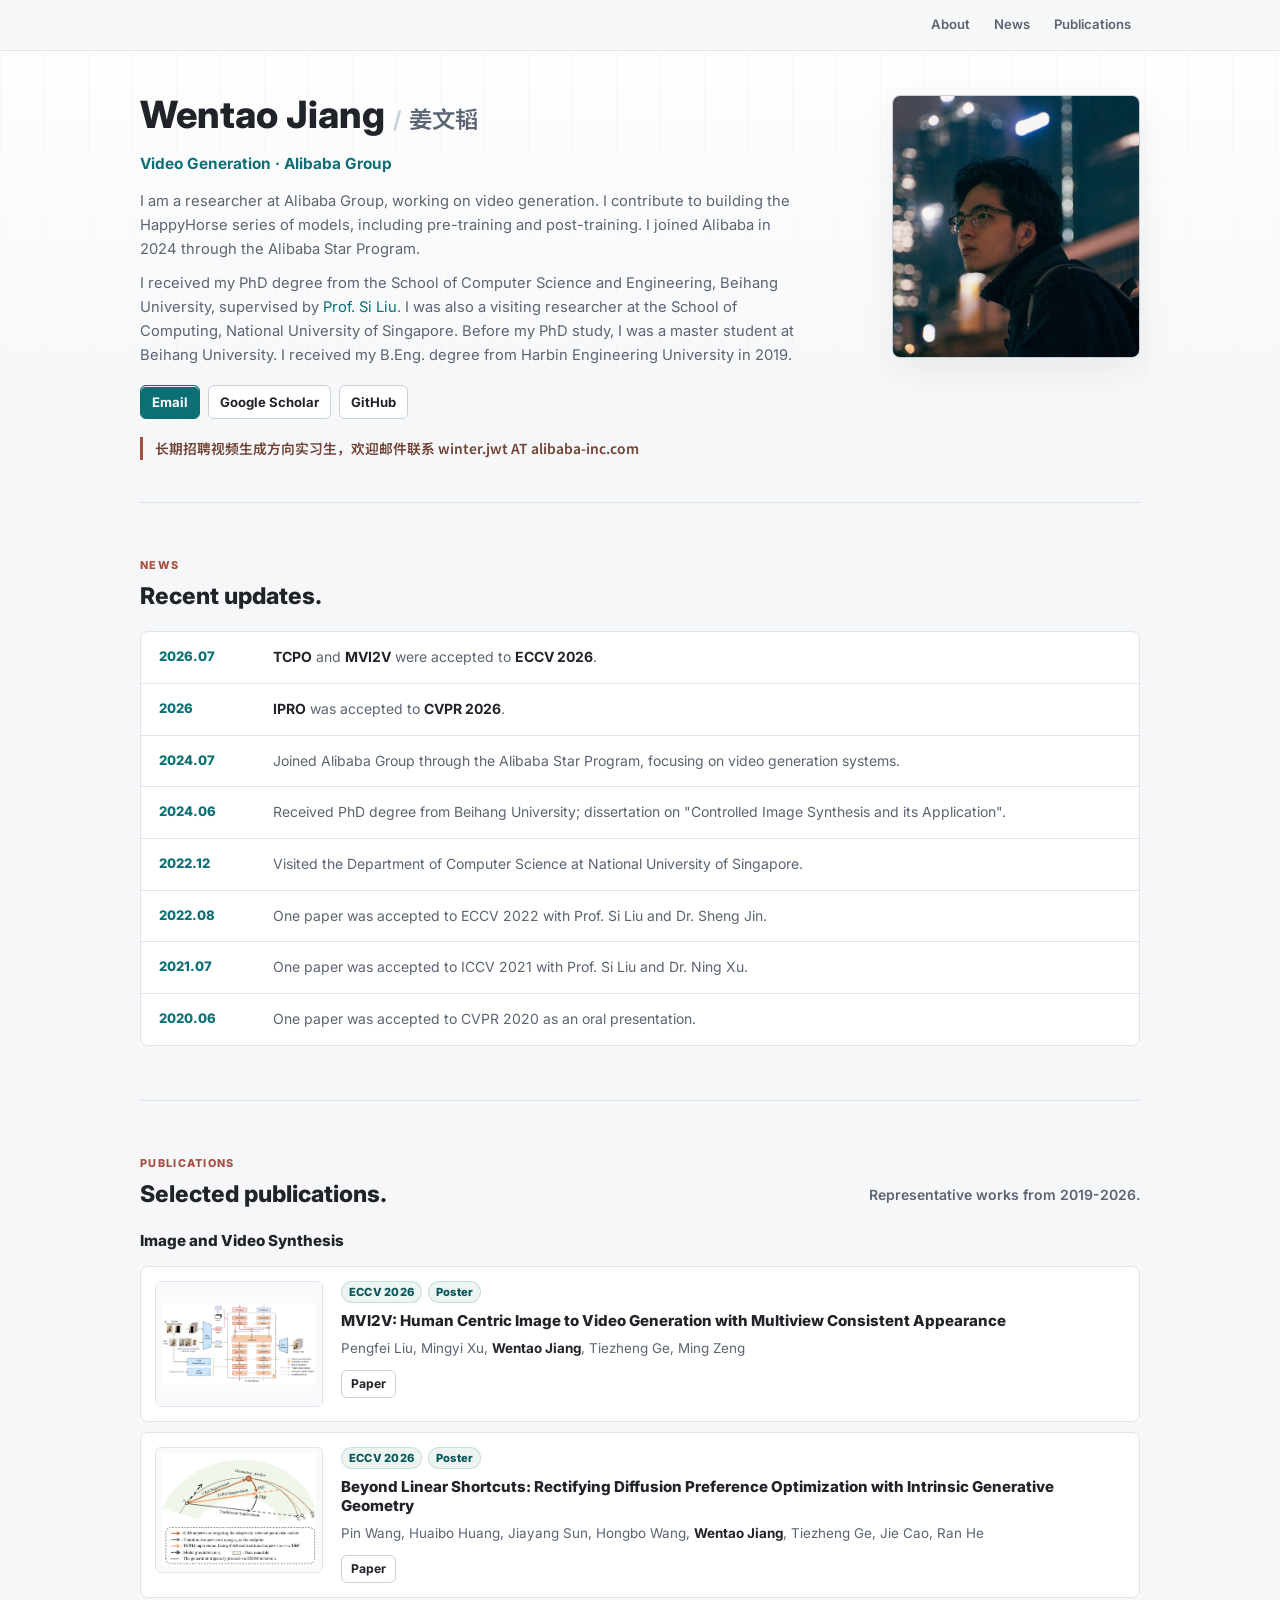
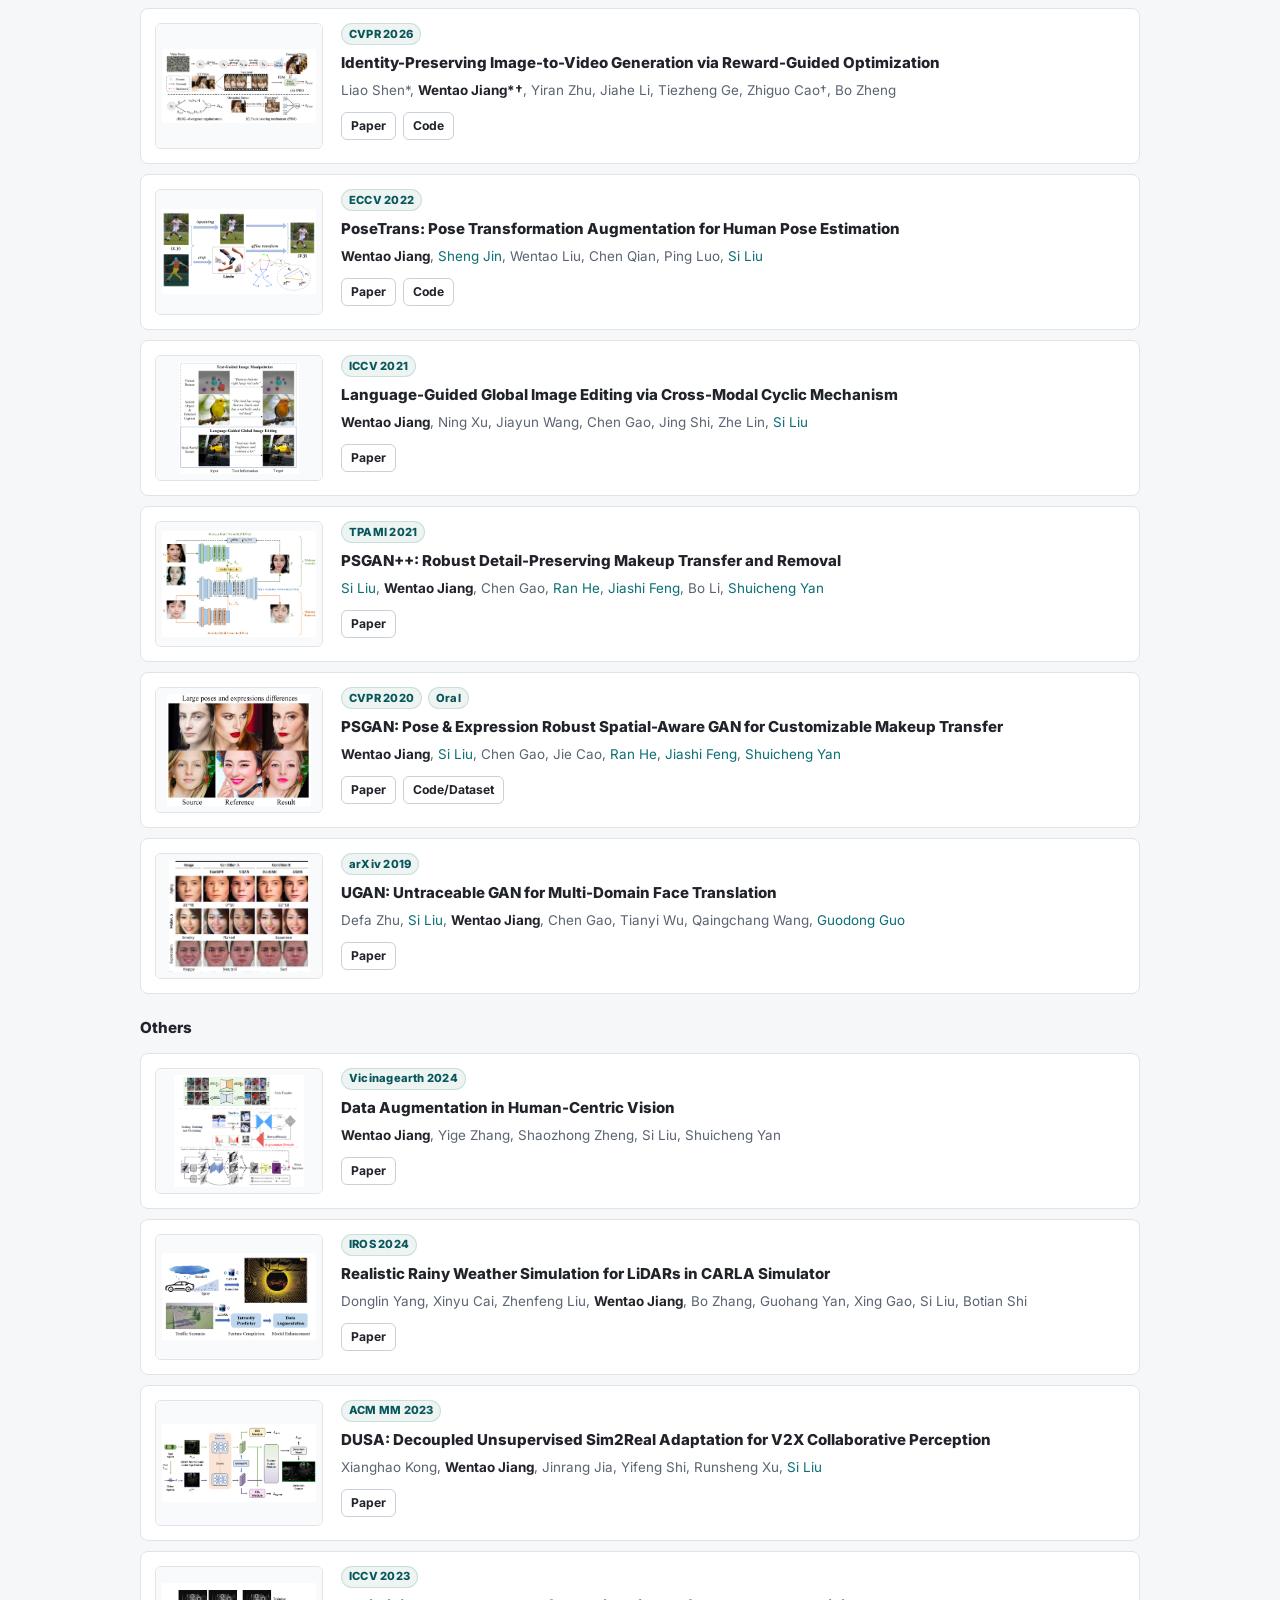
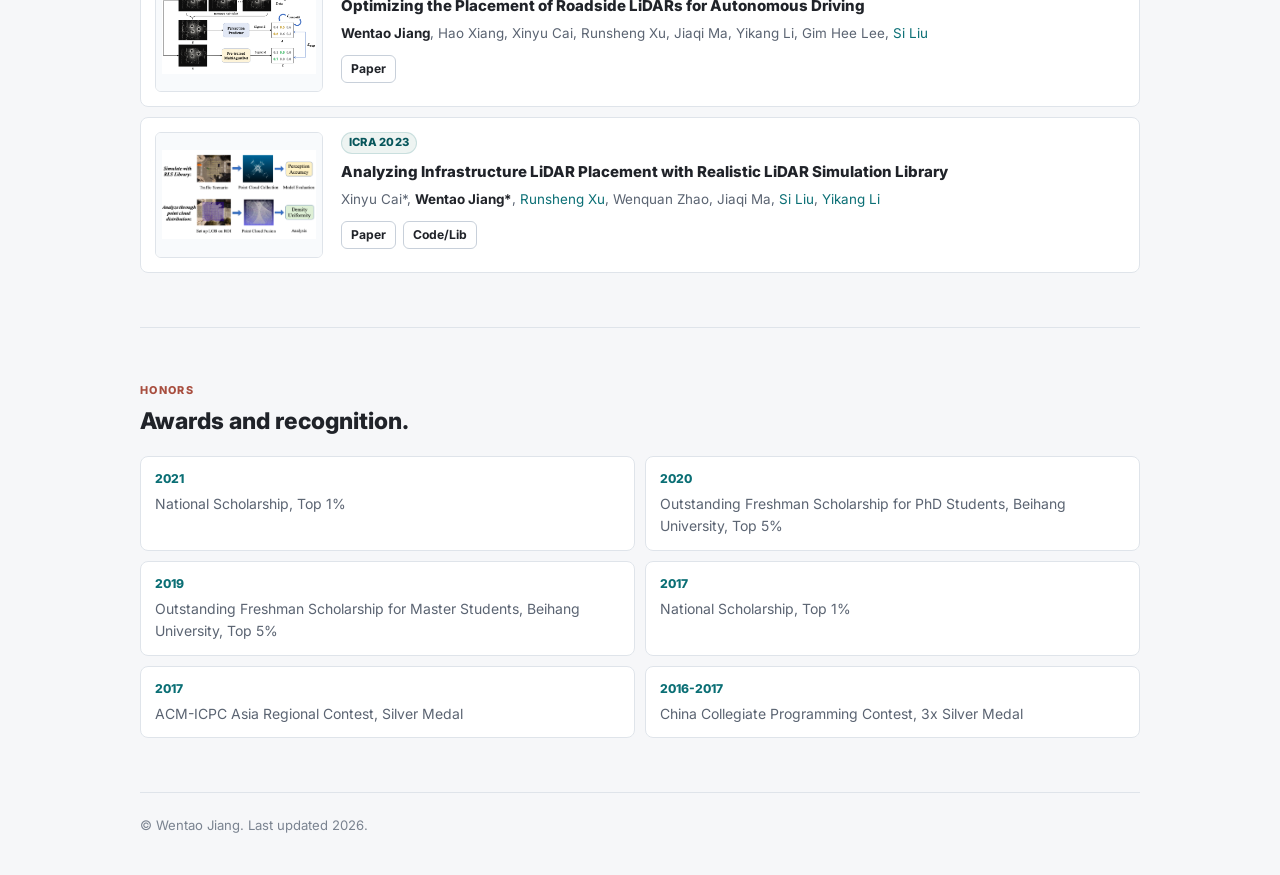
==== commit 354cb0b7: "Add ECCV 2026 publications" ====
--- a/index.html
+++ b/index.html
@@ -63,6 +63,10 @@
       </div>
       <div class="timeline">
         <article class="timeline-item">
+          <span class="timeline-date">2026.07</span>
+          <p><strong>TCPO</strong> and <strong>MVI2V</strong> were accepted to <strong>ECCV 2026</strong>.</p>
+        </article>
+        <article class="timeline-item">
           <span class="timeline-date">2026</span>
           <p><strong>IPRO</strong> was accepted to <strong>CVPR 2026</strong>.</p>
         </article>
@@ -106,6 +110,40 @@
         <div class="publication-group">
           <h3 class="publication-group-title">Image and Video Synthesis</h3>
         </div>
+
+        <article class="publication">
+          <a class="publication-thumb" href="papers/mvi2v-eccv2026.pdf" aria-label="Open MVI2V paper">
+            <img src="images/mvi2v.png" alt="MVI2V training framework">
+          </a>
+          <div class="publication-body">
+            <div class="publication-venue">
+              <span>ECCV 2026</span>
+              <span>Poster</span>
+            </div>
+            <h3>MVI2V: Human Centric Image to Video Generation with Multiview Consistent Appearance</h3>
+            <p class="authors">Pengfei Liu, Mingyi Xu, <strong>Wentao Jiang</strong>, Tiezheng Ge, Ming Zeng</p>
+            <div class="publication-links">
+              <a href="papers/mvi2v-eccv2026.pdf">Paper</a>
+            </div>
+          </div>
+        </article>
+
+        <article class="publication">
+          <a class="publication-thumb" href="papers/beyond-linear-shortcuts-eccv2026.pdf" aria-label="Open Beyond Linear Shortcuts paper">
+            <img src="images/tcpo.png" alt="TCPO method overview">
+          </a>
+          <div class="publication-body">
+            <div class="publication-venue">
+              <span>ECCV 2026</span>
+              <span>Poster</span>
+            </div>
+            <h3>Beyond Linear Shortcuts: Rectifying Diffusion Preference Optimization with Intrinsic Generative Geometry</h3>
+            <p class="authors">Pin Wang, Huaibo Huang, Jiayang Sun, Hongbo Wang, <strong>Wentao Jiang</strong>, Tiezheng Ge, Jie Cao, Ran He</p>
+            <div class="publication-links">
+              <a href="papers/beyond-linear-shortcuts-eccv2026.pdf">Paper</a>
+            </div>
+          </div>
+        </article>
 
         <article class="publication">
           <a class="publication-thumb" href="https://arxiv.org/pdf/2510.14255" aria-label="Open IPRO paper">
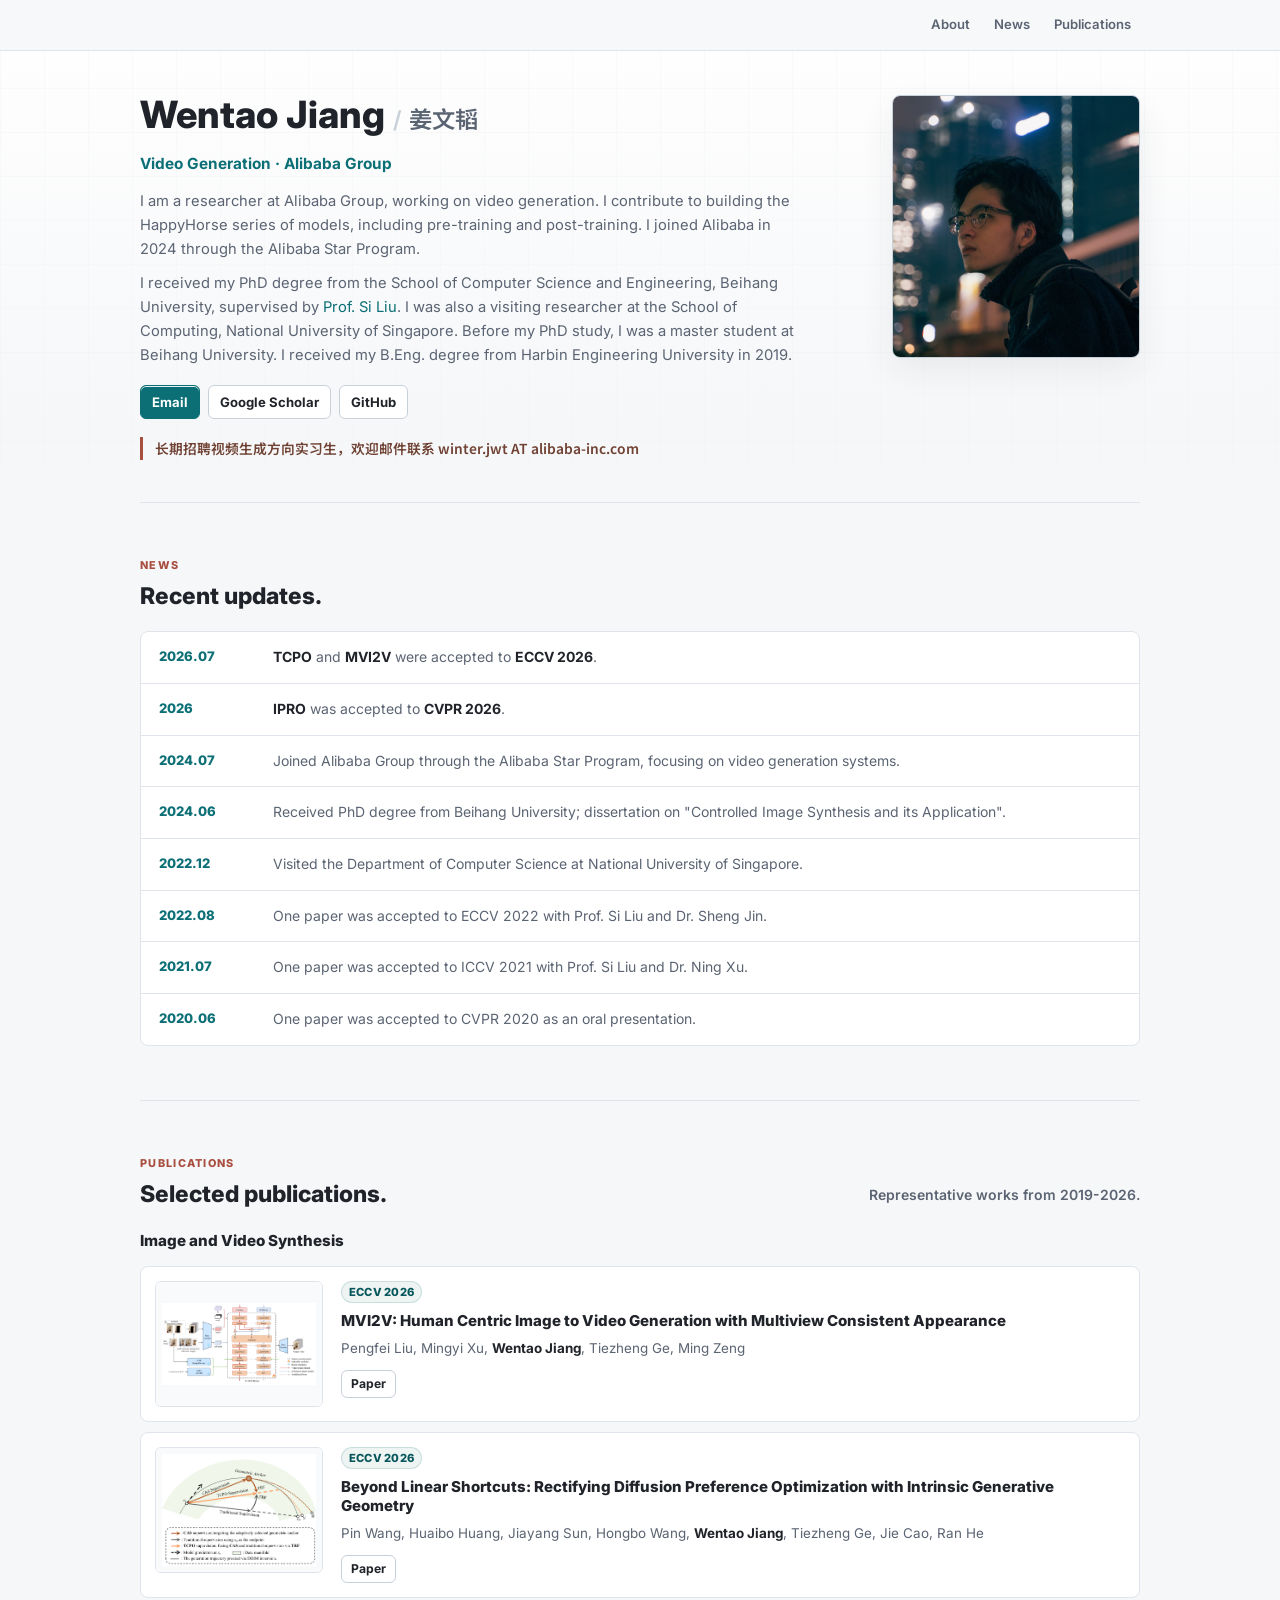
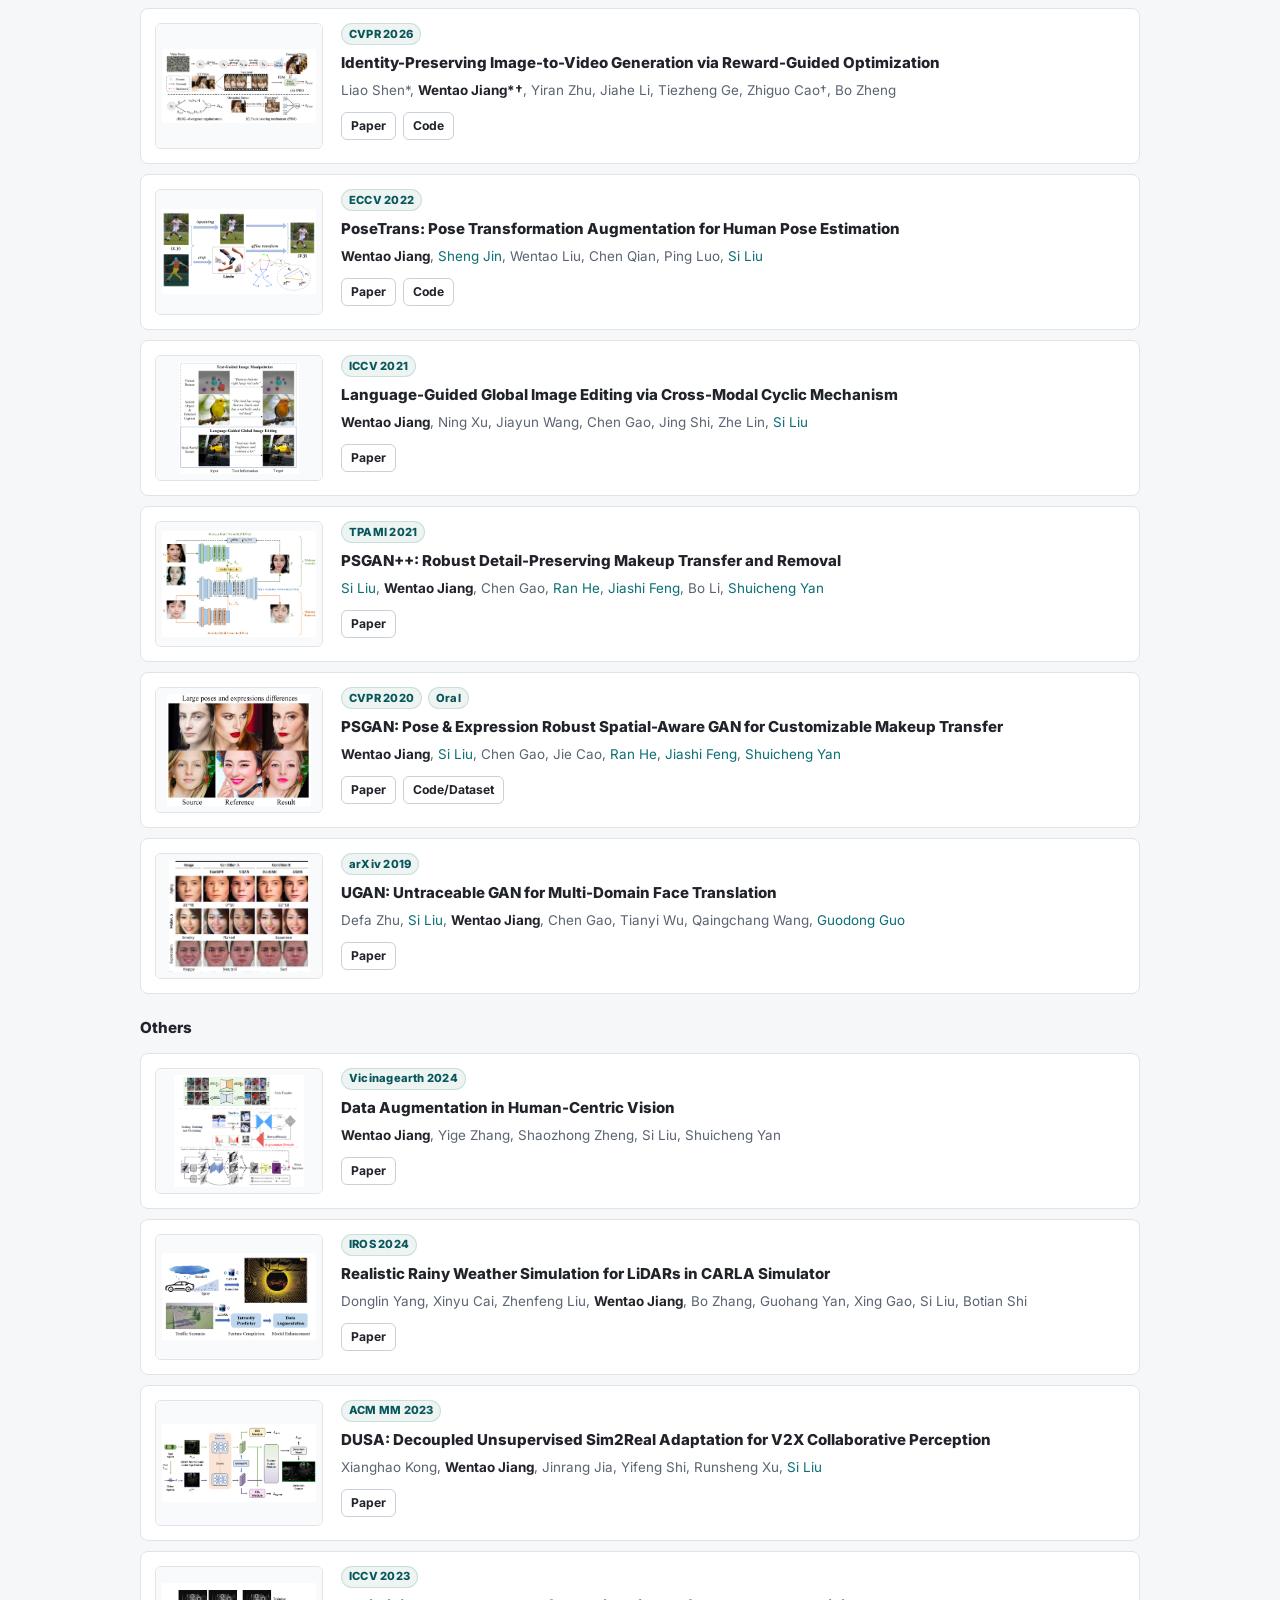
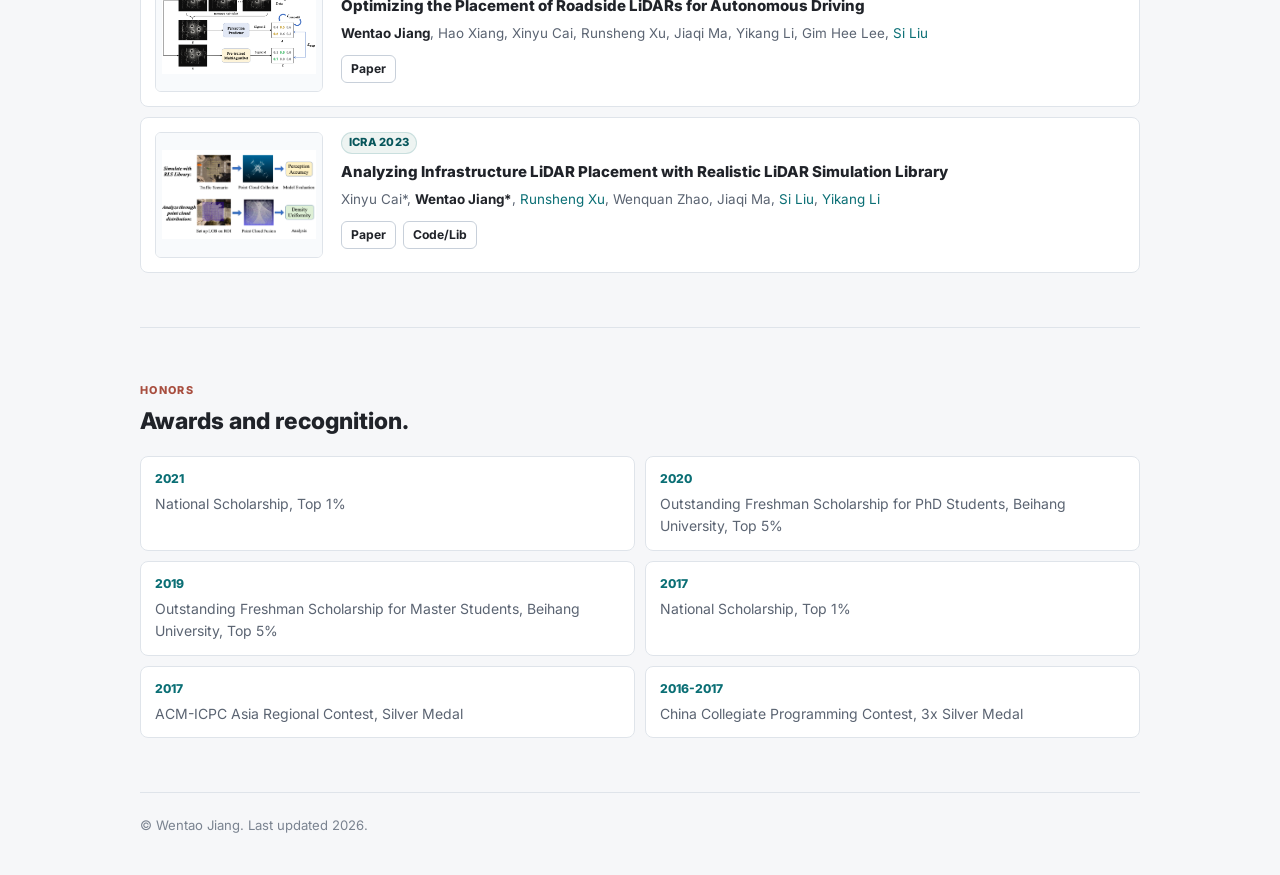
==== commit 6a9a1d7e: "Remove poster labels from ECCV papers" ====
--- a/index.html
+++ b/index.html
@@ -118,7 +118,6 @@
           <div class="publication-body">
             <div class="publication-venue">
               <span>ECCV 2026</span>
-              <span>Poster</span>
             </div>
             <h3>MVI2V: Human Centric Image to Video Generation with Multiview Consistent Appearance</h3>
             <p class="authors">Pengfei Liu, Mingyi Xu, <strong>Wentao Jiang</strong>, Tiezheng Ge, Ming Zeng</p>
@@ -135,7 +134,6 @@
           <div class="publication-body">
             <div class="publication-venue">
               <span>ECCV 2026</span>
-              <span>Poster</span>
             </div>
             <h3>Beyond Linear Shortcuts: Rectifying Diffusion Preference Optimization with Intrinsic Generative Geometry</h3>
             <p class="authors">Pin Wang, Huaibo Huang, Jiayang Sun, Hongbo Wang, <strong>Wentao Jiang</strong>, Tiezheng Ge, Jie Cao, Ran He</p>
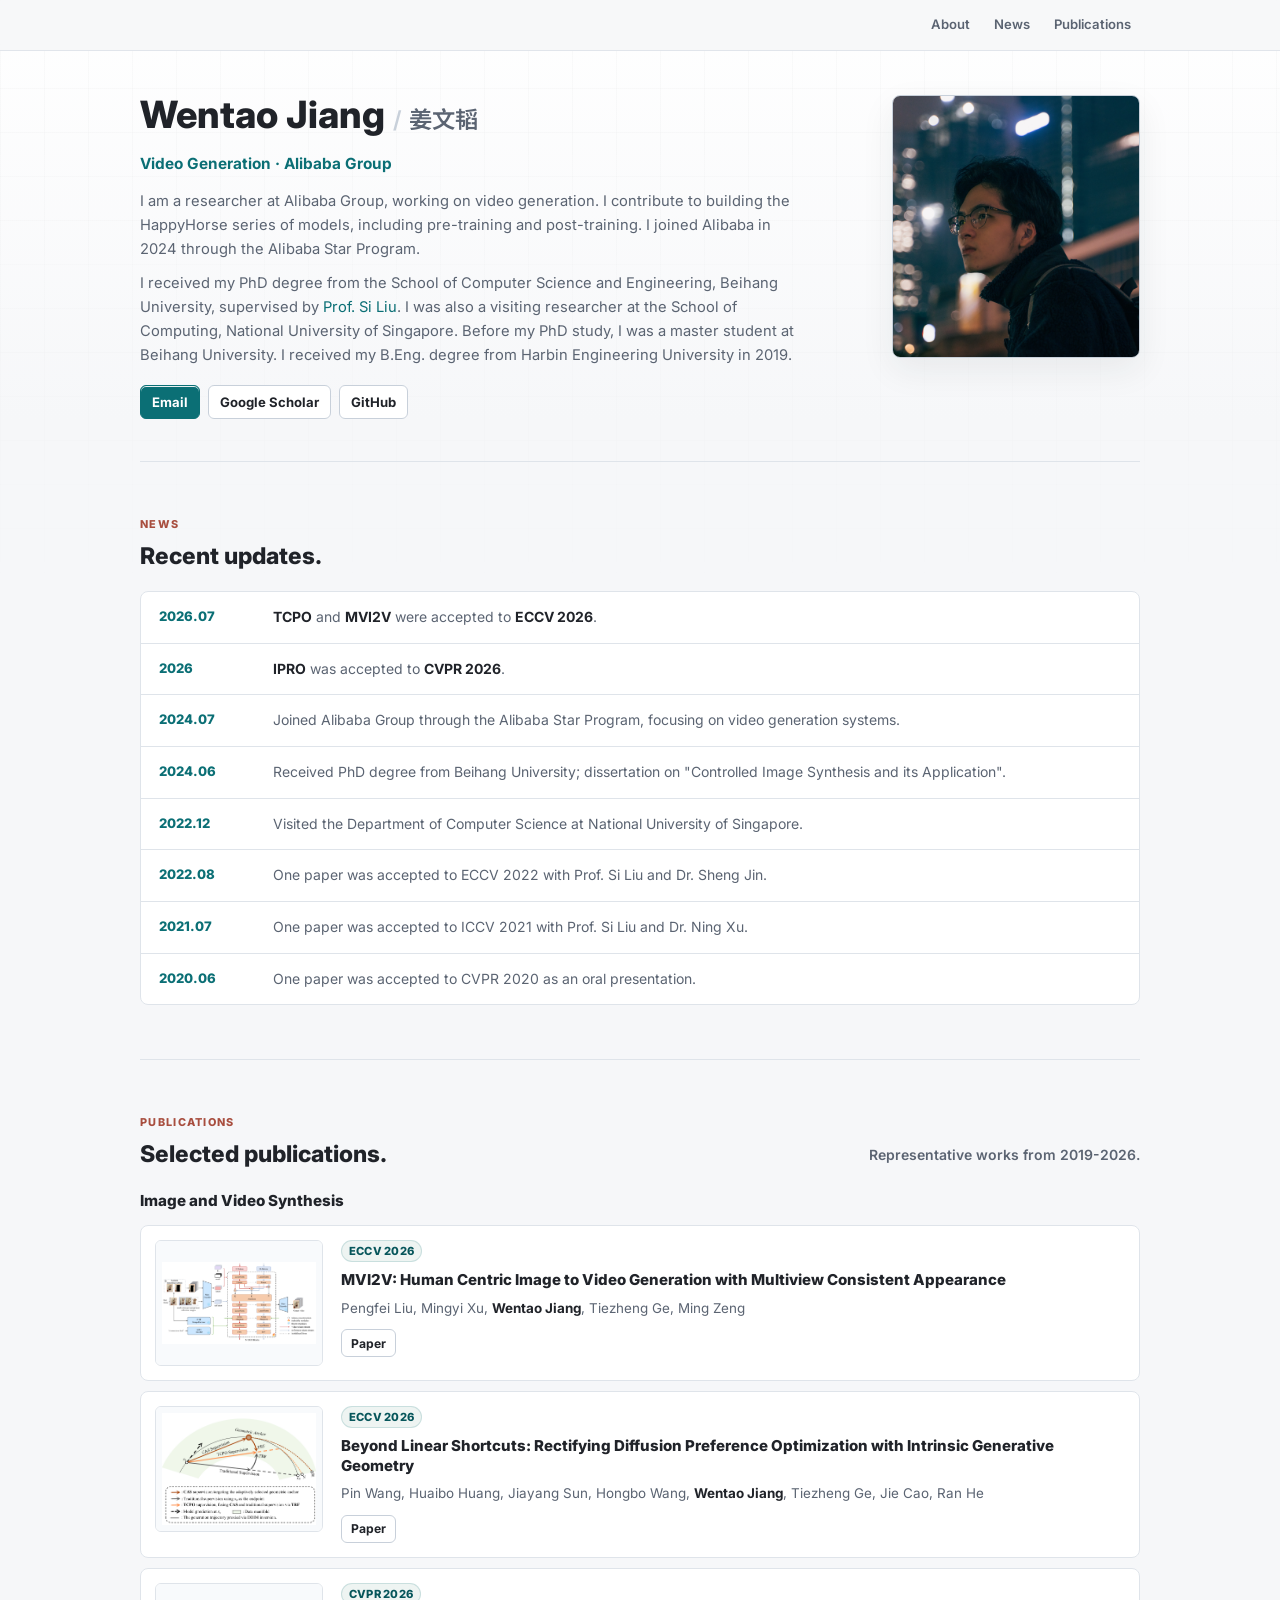
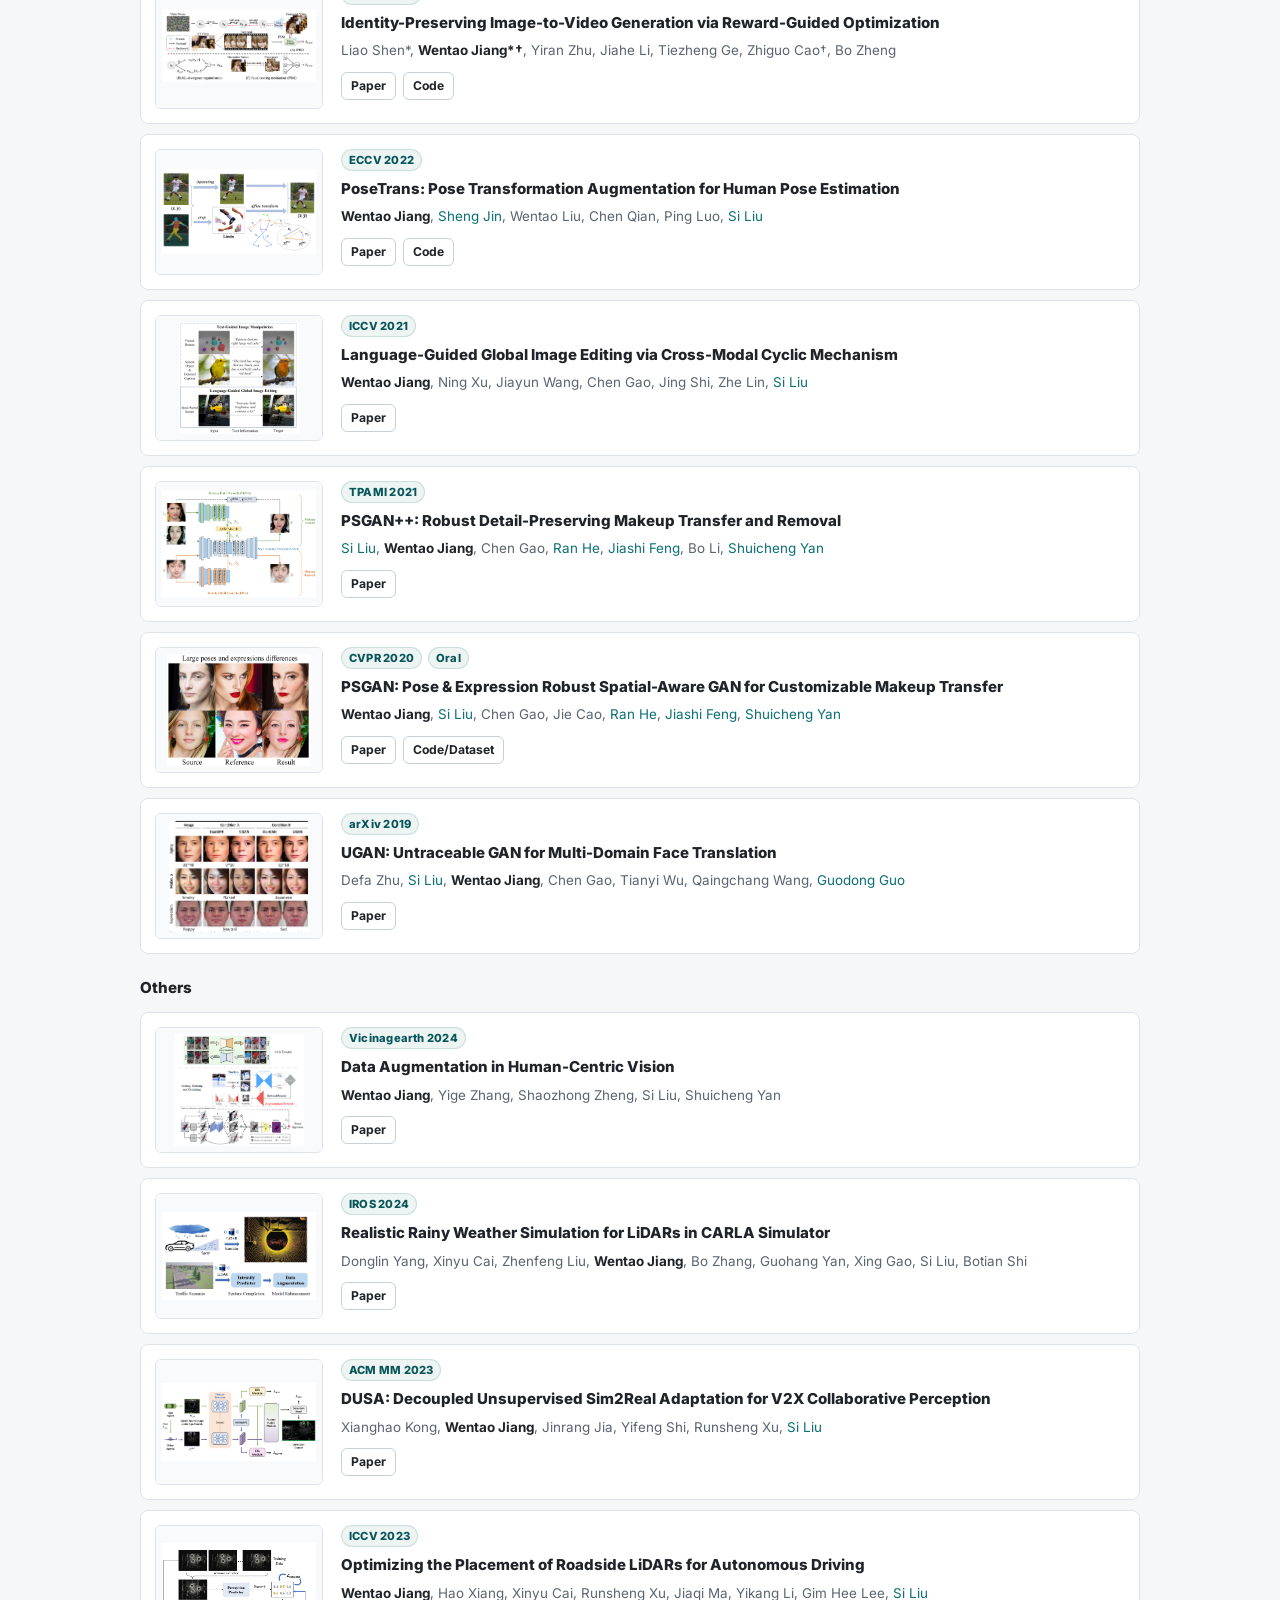
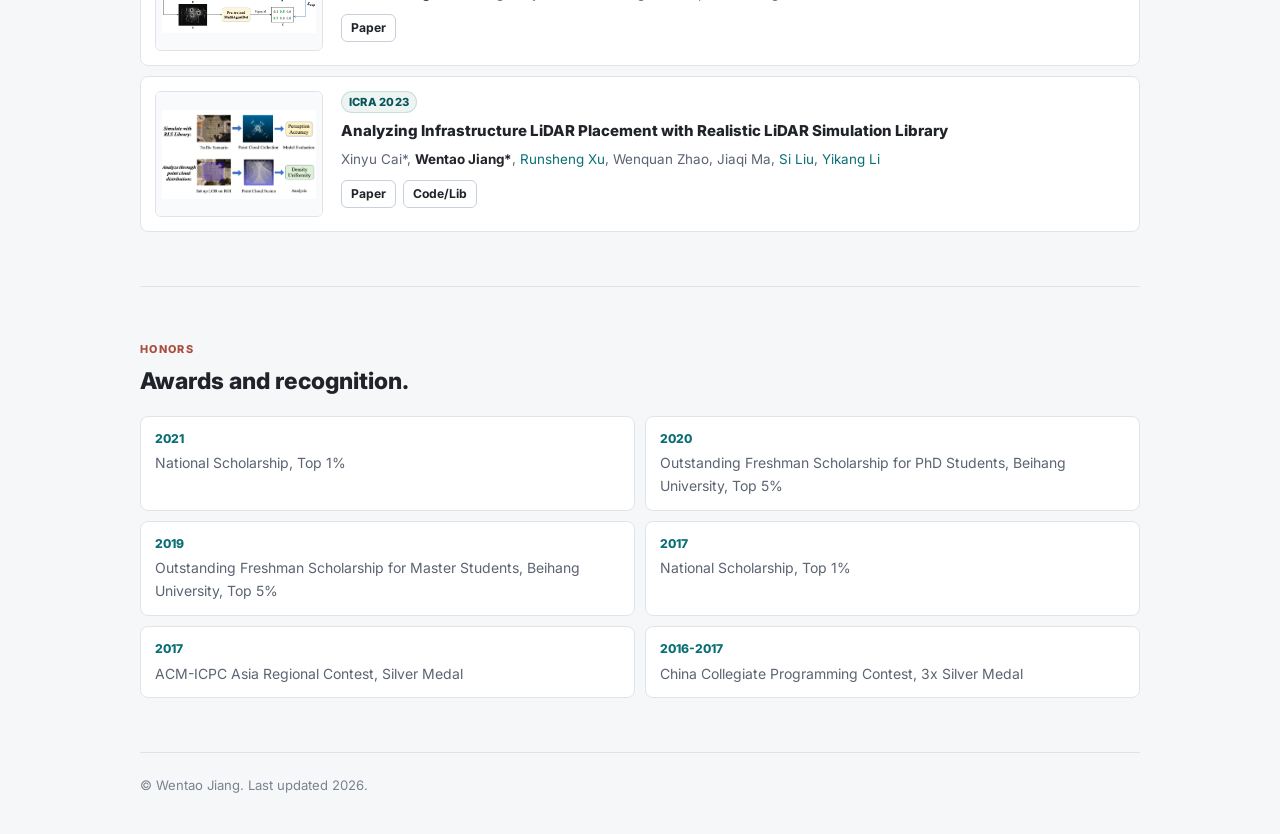
==== commit 40b61710: "Remove internship recruiting note" ====
--- a/index.html
+++ b/index.html
@@ -46,9 +46,6 @@
           <a class="button" href="https://scholar.google.com/citations?hl=en&amp;user=fUKzRuD8RjAC">Google Scholar</a>
           <a class="button" href="https://github.com/wtjiang98">GitHub</a>
         </div>
-        <p class="recruiting-note" lang="zh-CN">
-          长期招聘视频生成方向实习生，欢迎邮件联系 winter.jwt AT alibaba-inc.com
-        </p>
       </div>
 
       <aside class="profile-panel" aria-label="Portrait">
